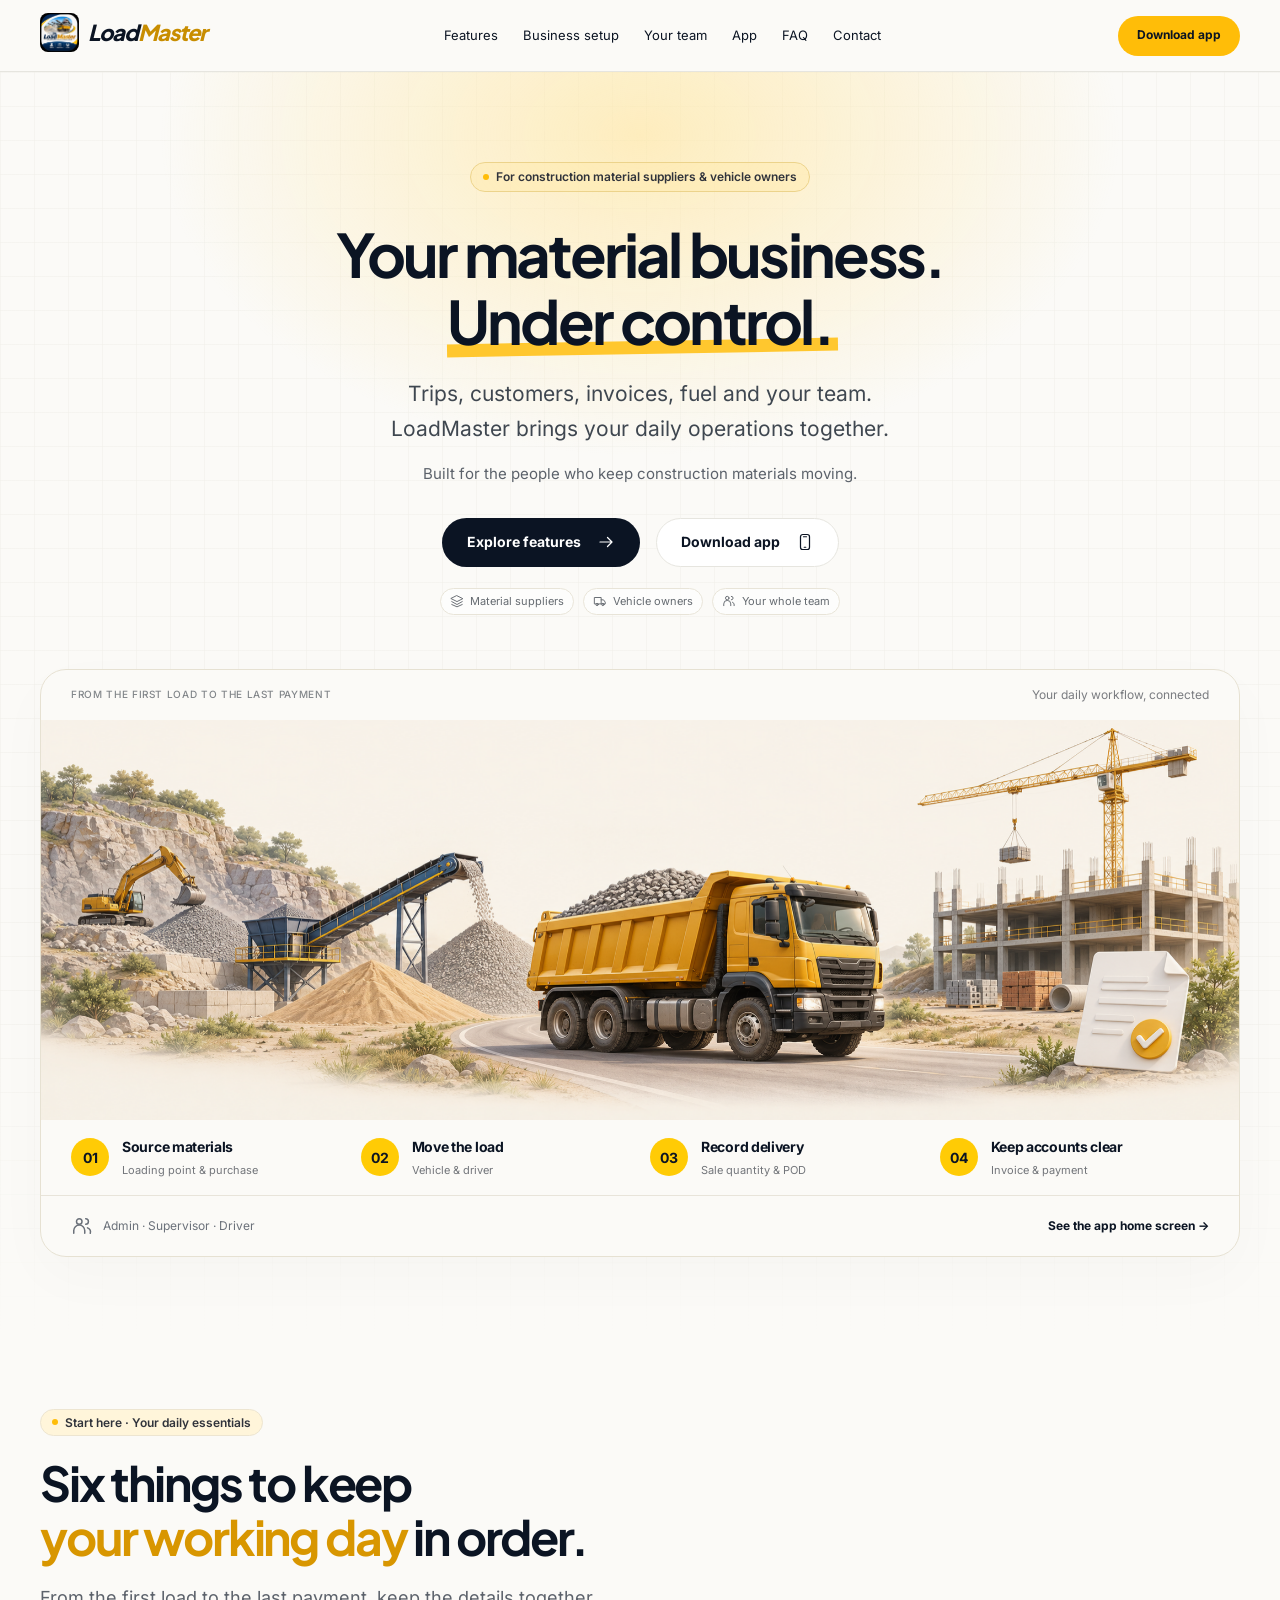
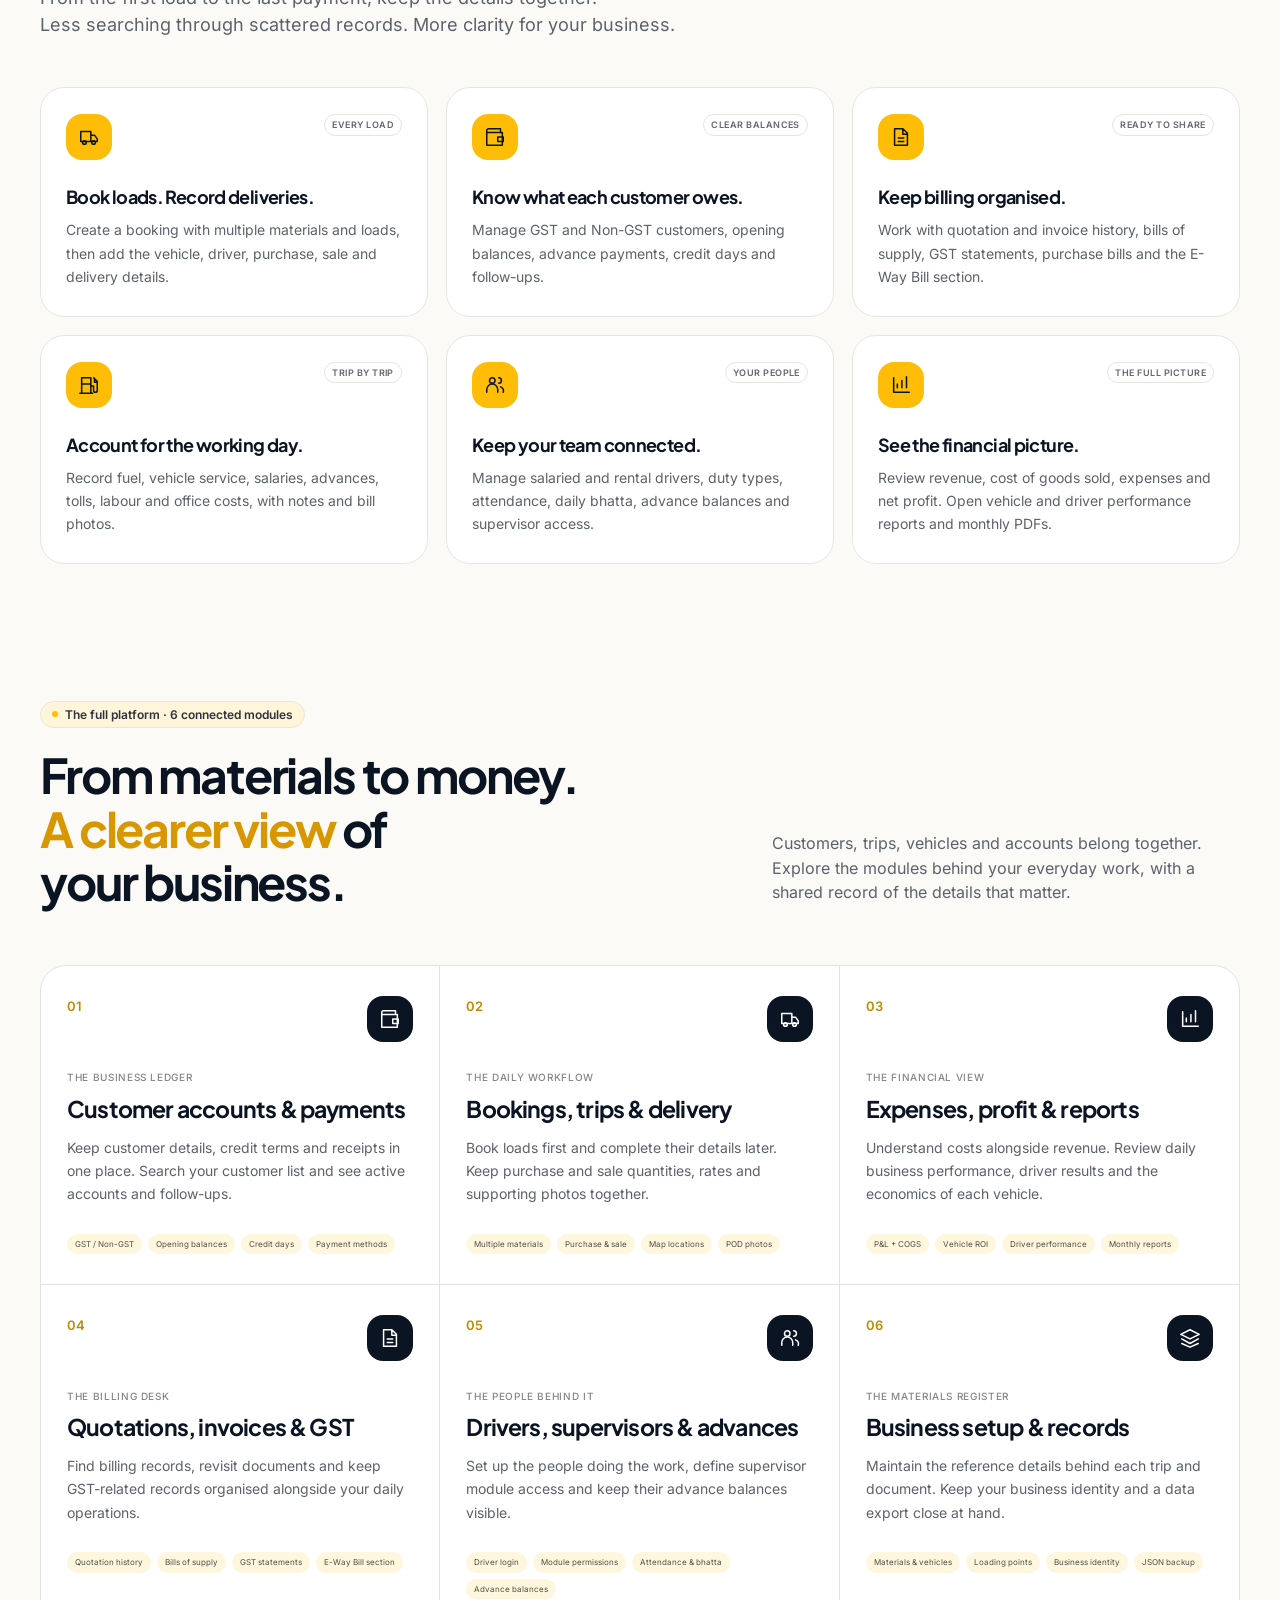
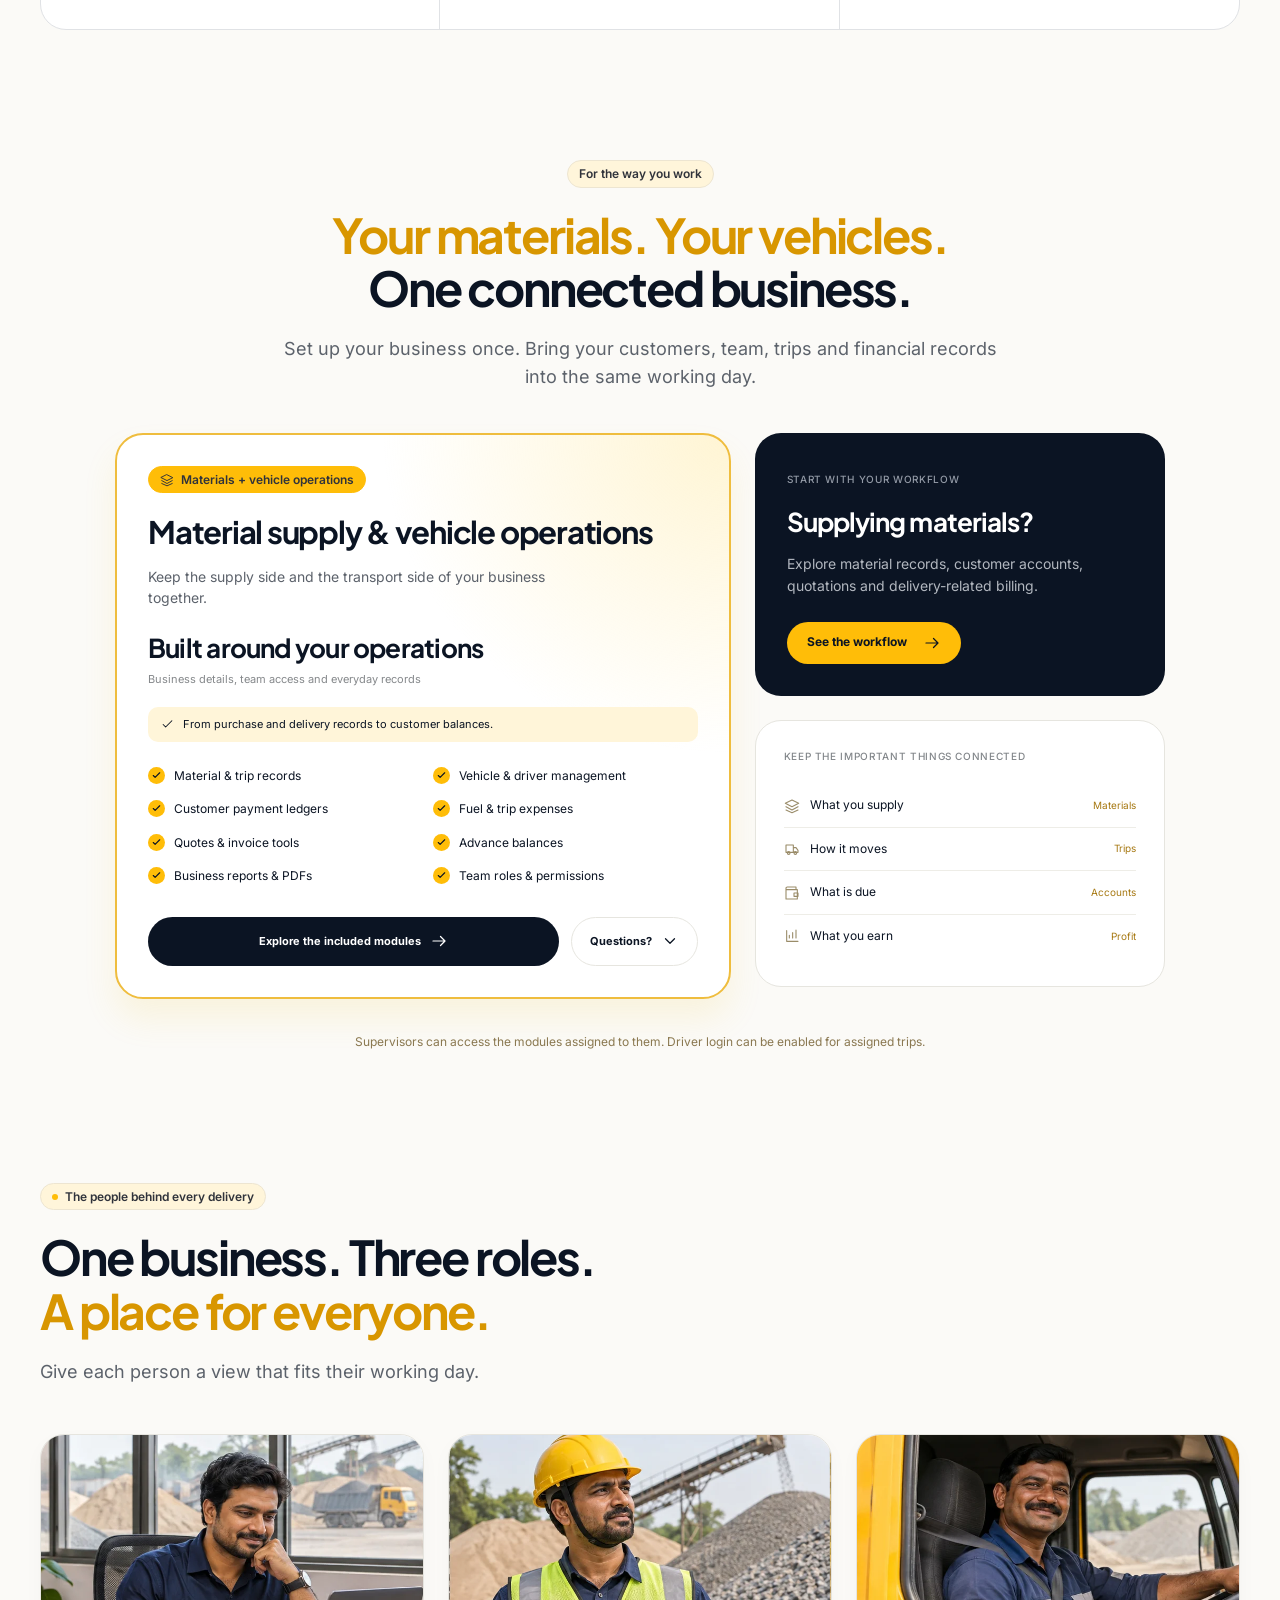
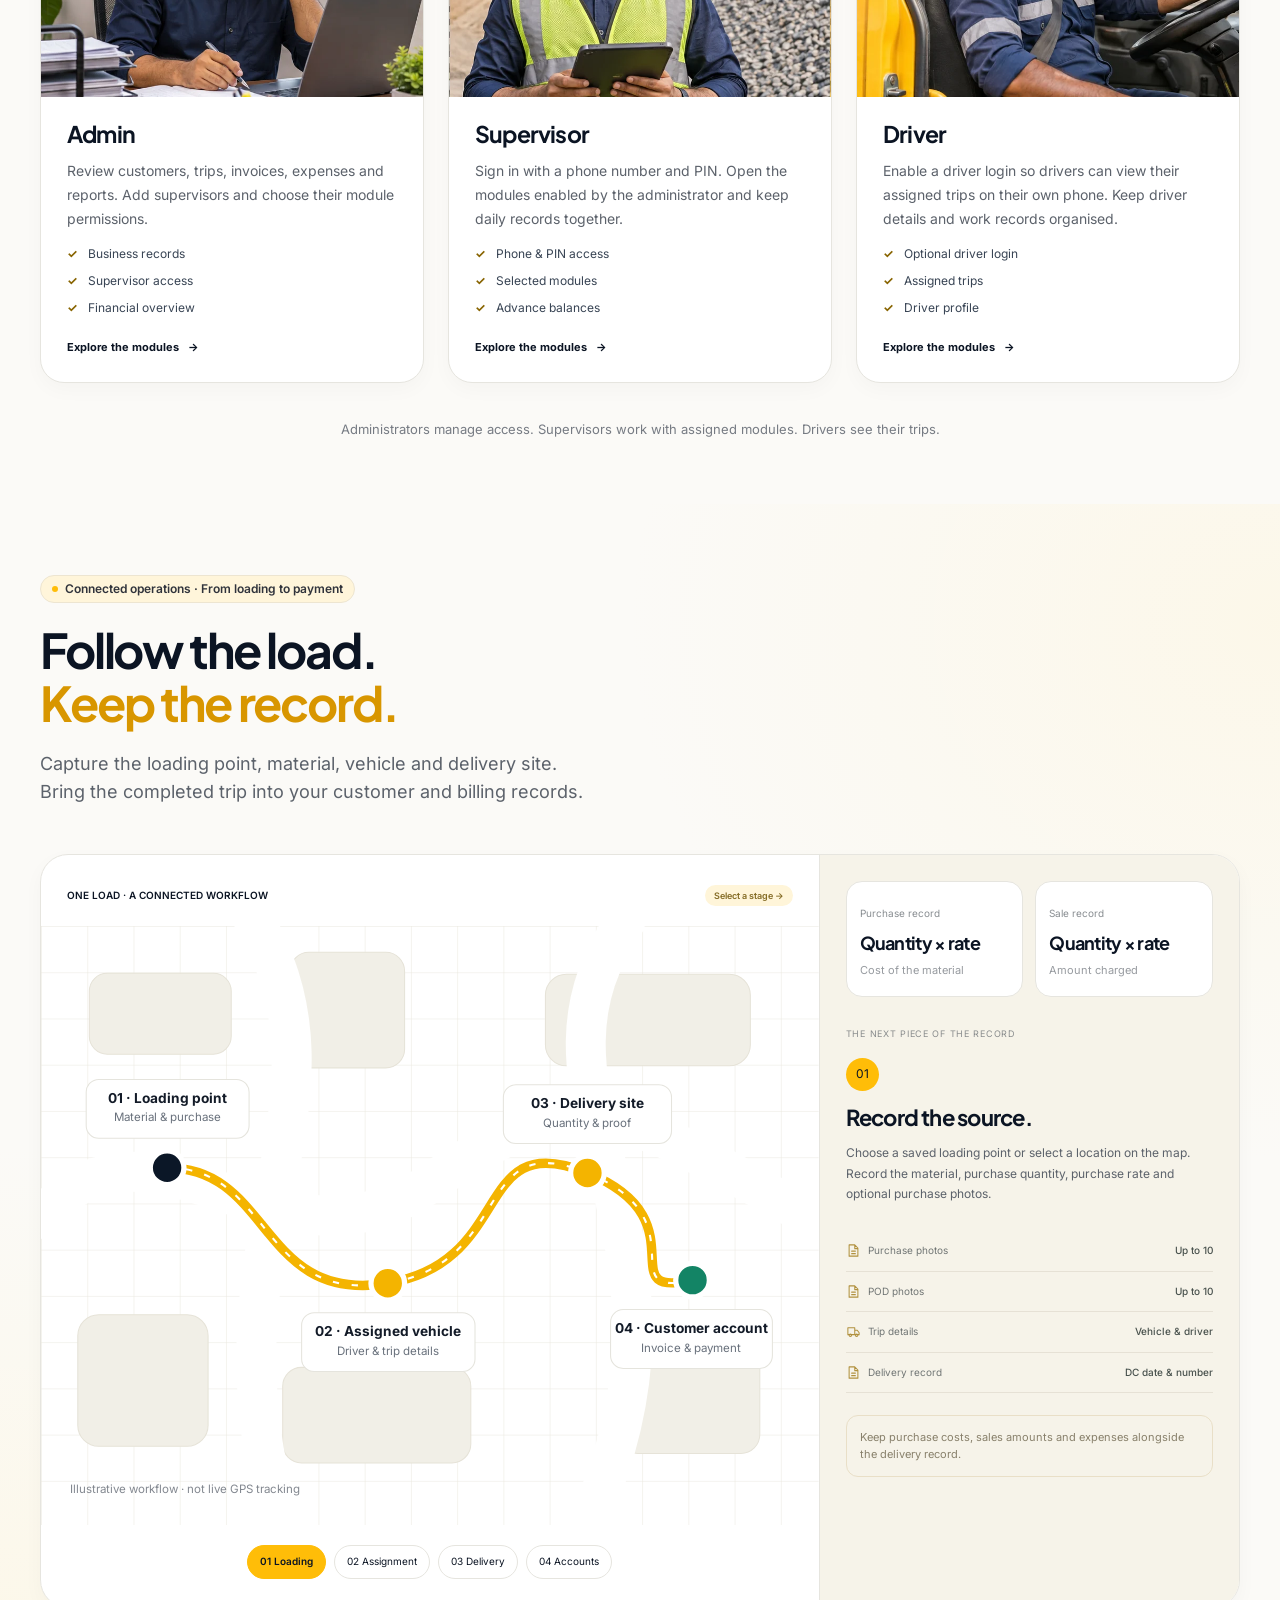
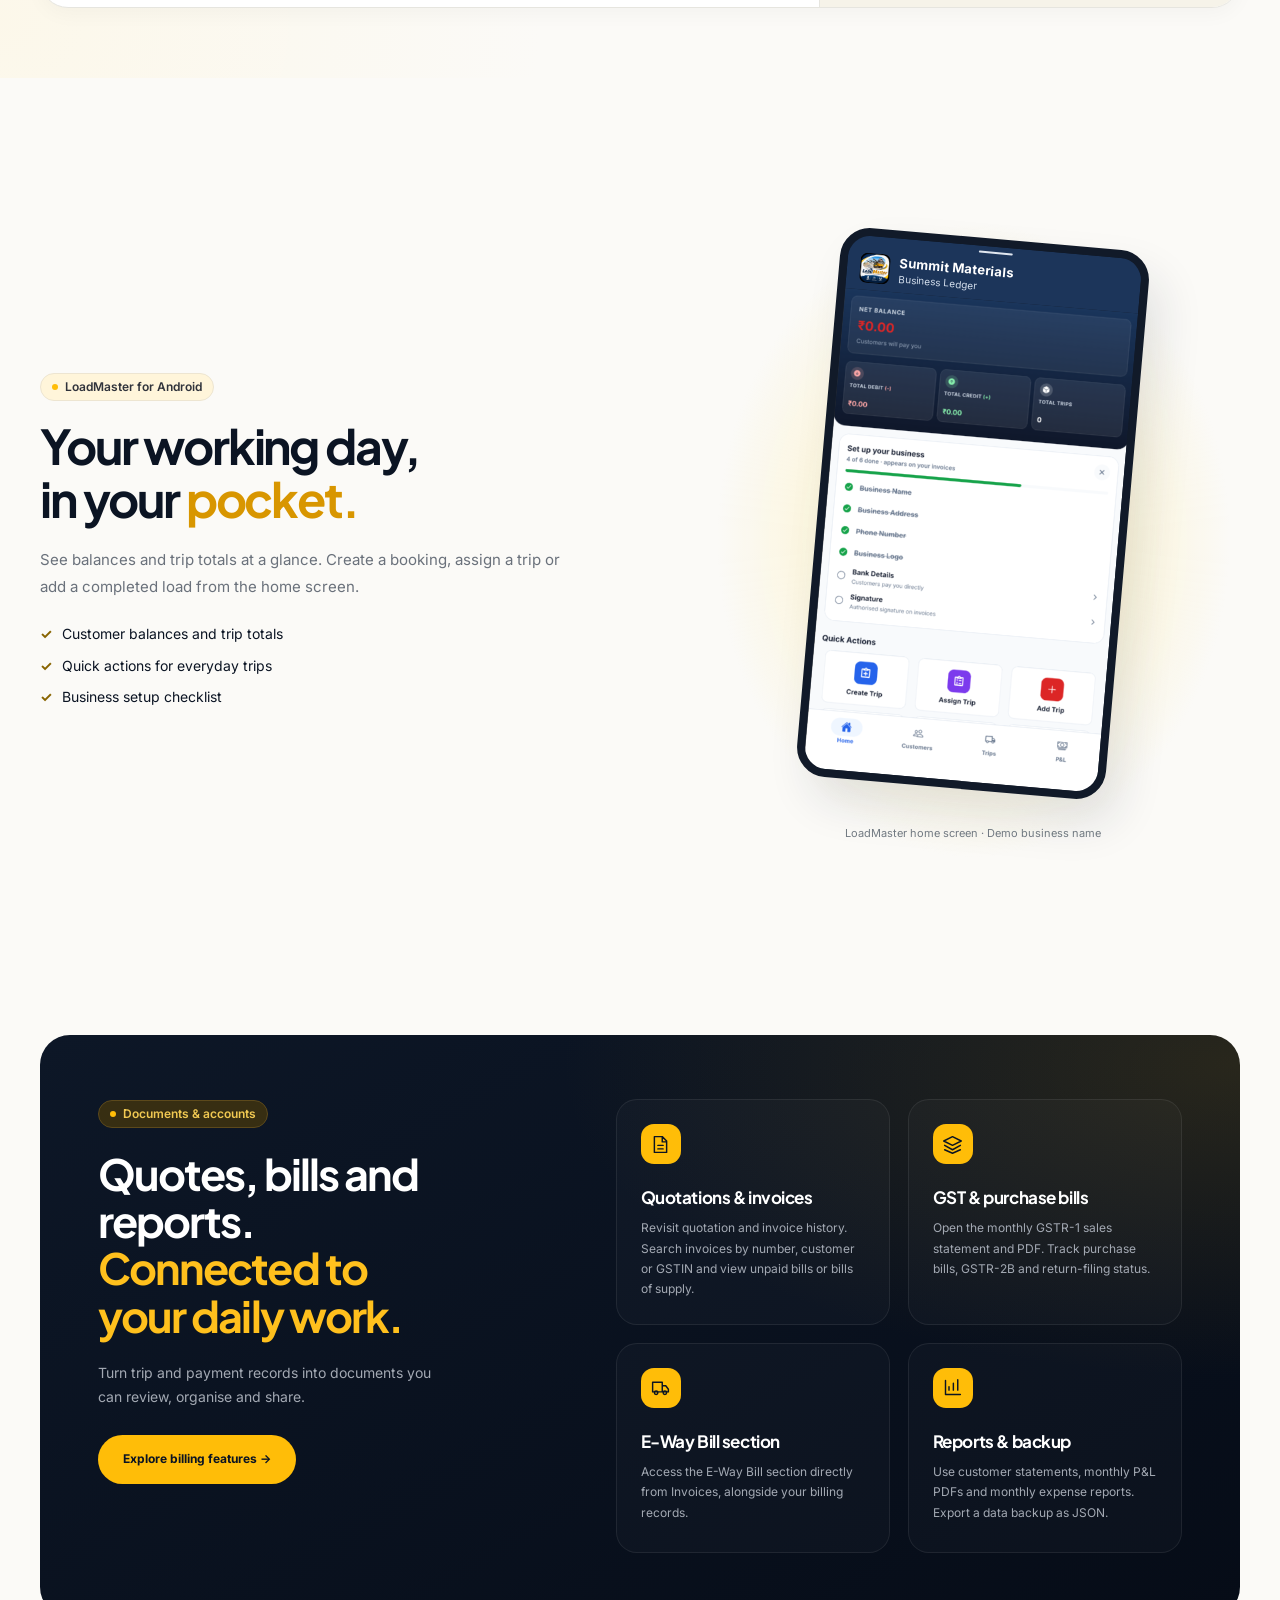
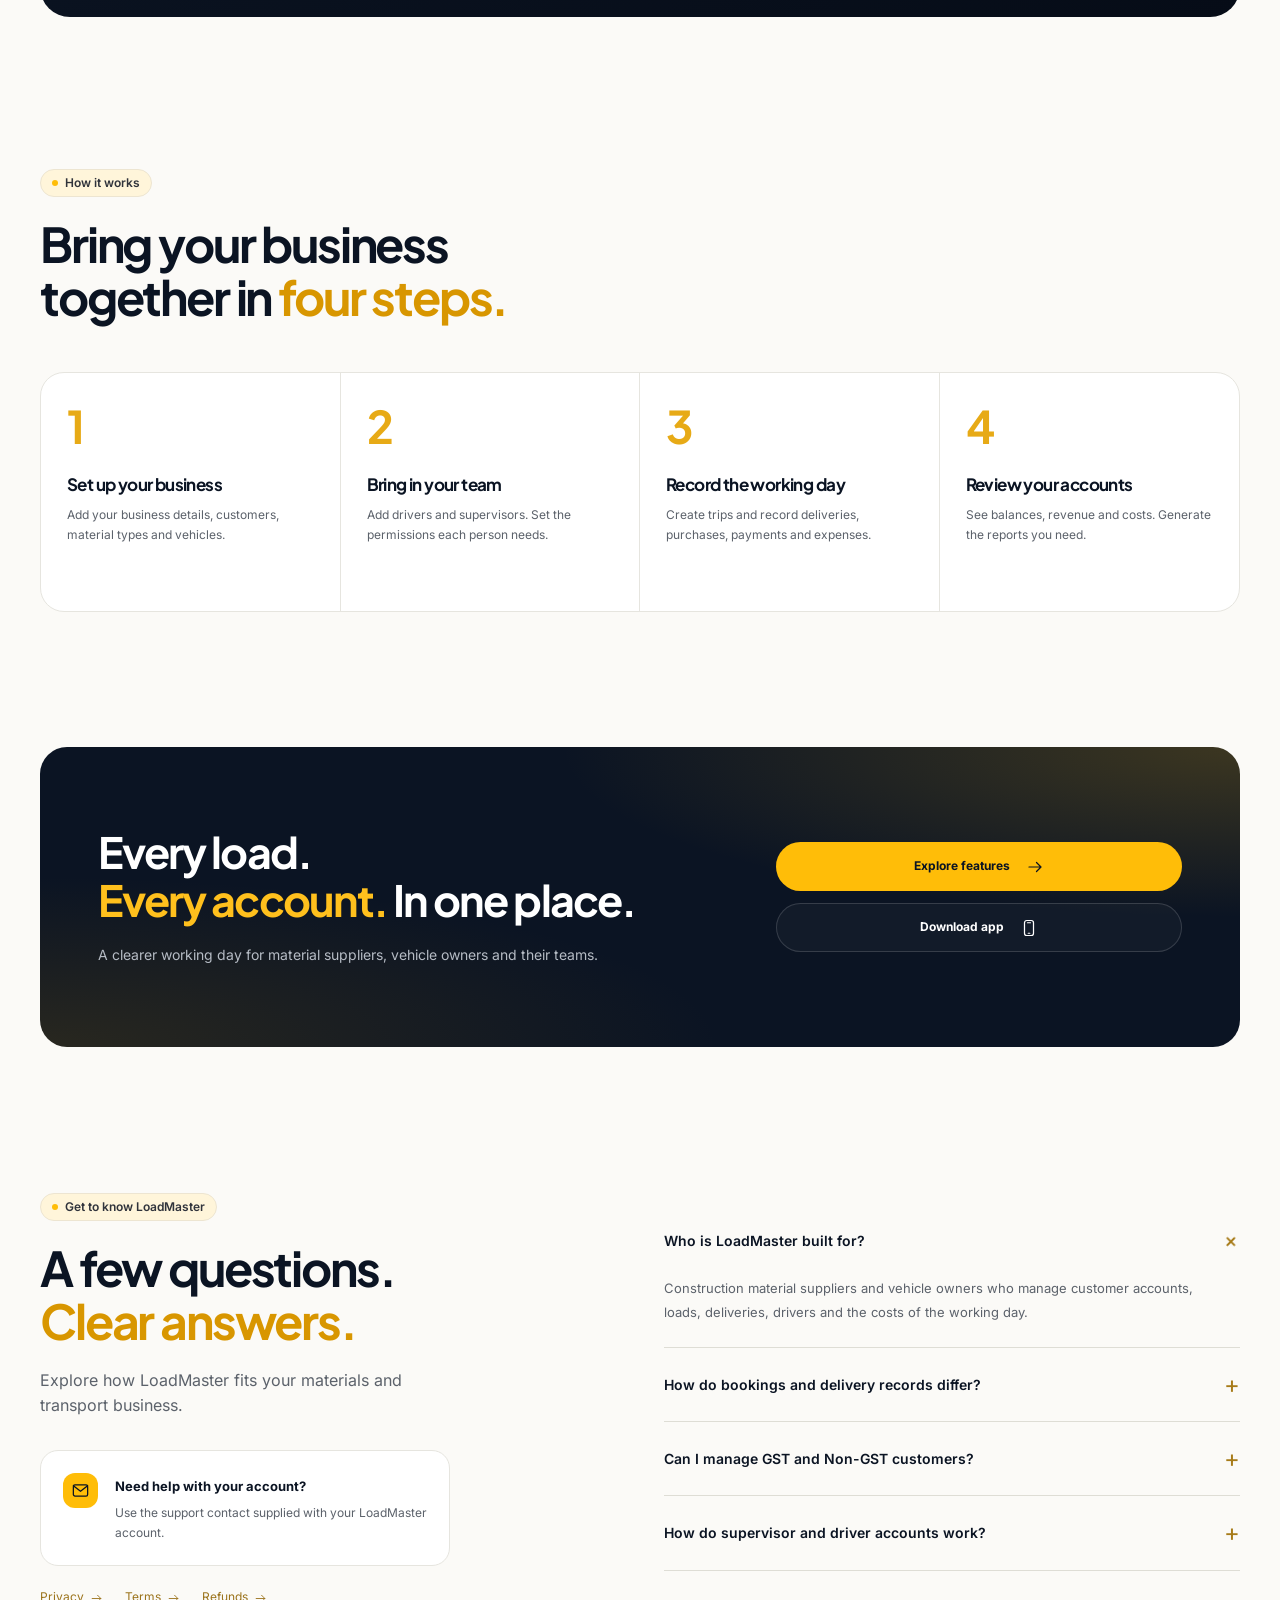
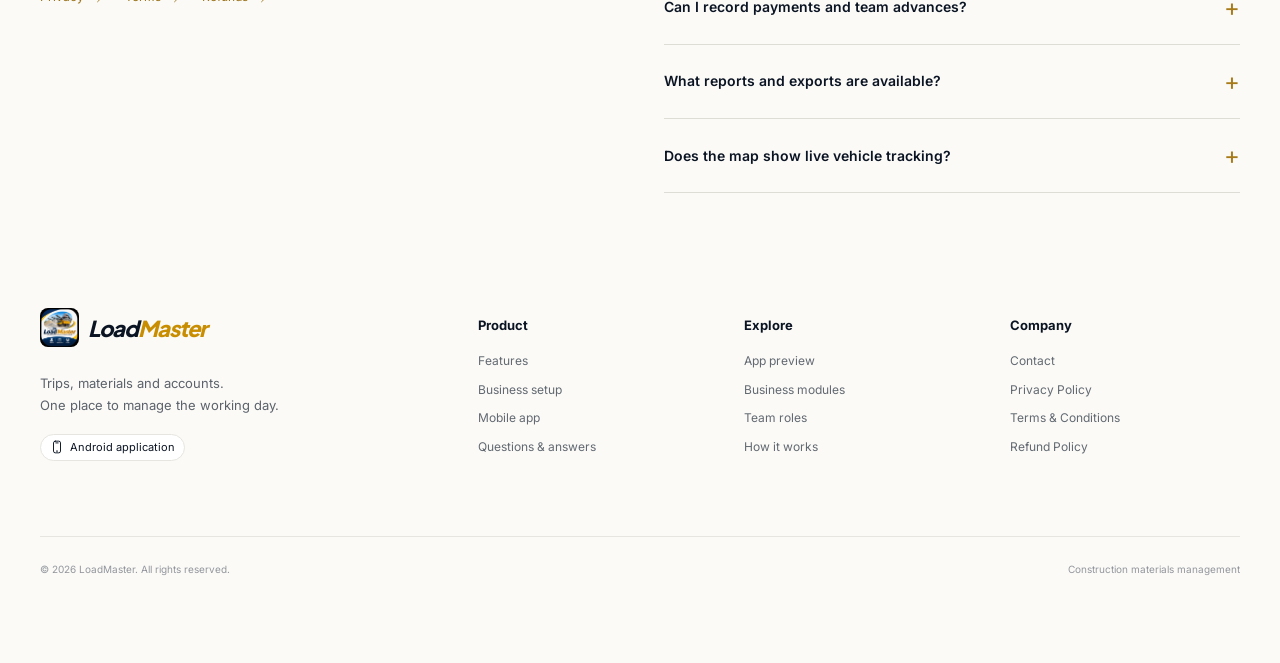
==== index.html @ c2fb8eef "first commit" ====
<!DOCTYPE html>
<html lang="en">
<head>
	<meta charset="UTF-8">
	<meta name="viewport" content="width=device-width,initial-scale=1">
	<meta name="description"
	      content="Manage construction material trips, customer accounts, quotes, invoices, expenses and your team with LoadMaster.">
	<meta name="theme-color" content="#fbfaf7">
	<title>LoadMaster — Every load. Every account. Under control.</title>
	<link rel="icon" href="assets/loadmaster-logo.webp">
	<link rel="stylesheet" href="assets/fonts.css">
	<link rel="stylesheet" href="styles.css">
</head>
<body><a href="#main" class="skip">Skip to content</a>
<header class="site-header">
	<div class="container nav"><a class="brand-link" href="Home.html" aria-label="LoadMaster home"><span
			class="brand"><img src="assets/loadmaster-logo.webp" width="39" height="39"
	                           alt=""><span>Load<span>Master</span></span></span></a>
		<nav id="navigation" aria-label="Main navigation"><a href="#features">Features</a><a href="#plans">Business
			setup</a><a href="#team">Your team</a><a href="#download">App</a><a href="#faq">FAQ</a><a href="#contact">Contact</a>
		</nav>
		<a class="button yellow" href="#">Download app
			<svg class="icon " viewbox="0 0 24 24" fill="none" stroke="currentColor" stroke-width="1.65"
			     stroke-linecap="round" stroke-linejoin="round" aria-hidden="true">
				<path d="m6 9 6 6 6-6"></path>
			</svg>
		</a>
		<button class="menu-button" aria-label="Open navigation" aria-controls="navigation" aria-expanded="false">
			<svg class="icon " viewbox="0 0 24 24" fill="none" stroke="currentColor" stroke-width="1.65"
			     stroke-linecap="round" stroke-linejoin="round" aria-hidden="true">
				<path d="M4 6h16M4 12h16M4 18h16"></path>
			</svg>
		</button>
	</div>
</header>
<main id="main">
	<section class="hero">
		<div class="hero-grid"></div>
		<div class="container">
			<div class="hero-copy"><span class="eyebrow"><i></i>For construction material suppliers &amp; vehicle owners</span>
				<h1>Your material business.<br> <span class="marker">Under control.</span></h1>
				<p class="hero-lead">Trips, customers, invoices, fuel and your team.<br> LoadMaster brings your daily
					operations together.</p>
				<p class="hero-sub">Built for the people who keep construction materials moving.</p>
				<div class="hero-actions"><a class="button dark" href="#features">Explore features
					<svg class="icon " viewbox="0 0 24 24" fill="none" stroke="currentColor" stroke-width="1.65"
					     stroke-linecap="round" stroke-linejoin="round" aria-hidden="true">
						<path d="M4 12h16m-6-6 6 6-6 6"></path>
					</svg>
				</a><a class="button white" href="downloads/LoadMaster.apk" download="LoadMaster.apk">Download app
					<svg class="icon " viewbox="0 0 24 24" fill="none" stroke="currentColor" stroke-width="1.65"
					     stroke-linecap="round" stroke-linejoin="round" aria-hidden="true">
						<rect x="6" y="2" width="12" height="20" rx="3"></rect>
						<path d="M10 5h4M11 19h2"></path>
					</svg>
				</a></div>
				<div class="hero-chips"><span><svg class="icon " viewbox="0 0 24 24" fill="none" stroke="currentColor"
				                                   stroke-width="1.65" stroke-linecap="round" stroke-linejoin="round"
				                                   aria-hidden="true"><path
						d="m12 3 10 5-10 5L2 8Zm-9 10 9 5 9-5M3 18l9 4 9-4"></path></svg>Material suppliers</span><span><svg
						class="icon " viewbox="0 0 24 24" fill="none" stroke="currentColor" stroke-width="1.65"
						stroke-linecap="round" stroke-linejoin="round" aria-hidden="true"><path
						d="M3 6h11v11H3zM14 10h4l3 4v3h-7"></path><circle cx="7" cy="18" r="2"></circle><circle cx="17"
				                                                                                                cy="18"
				                                                                                                r="2"></circle></svg>Vehicle owners</span><span><svg
						class="icon " viewbox="0 0 24 24" fill="none" stroke="currentColor" stroke-width="1.65"
						stroke-linecap="round" stroke-linejoin="round" aria-hidden="true"><circle cx="9" cy="7"
				                                                                                  r="3"></circle><path
						d="M3 20v-3a6 6 0 0 1 12 0v3M16 4a3 3 0 0 1 0 6M18 14a5 5 0 0 1 3 6"></path></svg>Your whole team</span>
				</div>
			</div>
			<div id="demo" class="material-story">
				<div class="story-heading"><span
						class="module-label">FROM THE FIRST LOAD TO THE LAST PAYMENT</span><span class="story-label">Your daily workflow, connected</span>
				</div>
				<img class="story-art" src="assets/material-journey.png"
				     alt="Illustration of a quarry, a loaded tipper truck and a construction site" width="2172"
				     height="724" fetchpriority="high">
				<ol class="story-steps">
					<li><span>01</span>
						<div><strong>Source materials</strong><small>Loading point &amp; purchase</small></div>
					</li>
					<li><span>02</span>
						<div><strong>Move the load</strong><small>Vehicle &amp; driver</small></div>
					</li>
					<li><span>03</span>
						<div><strong>Record delivery</strong><small>Sale quantity &amp; POD</small></div>
					</li>
					<li><span>04</span>
						<div><strong>Keep accounts clear</strong><small>Invoice &amp; payment</small></div>
					</li>
				</ol>
				<div class="story-bottom"><span><svg class="icon" viewbox="0 0 24 24" fill="none" stroke="currentColor"
				                                     stroke-width="1.65" stroke-linecap="round" stroke-linejoin="round"
				                                     aria-hidden="true"><circle cx="9" cy="7" r="3"></circle><path
						d="M3 20v-3a6 6 0 0 1 12 0v3M16 4a3 3 0 0 1 0 6M18 14a5 5 0 0 1 3 6"></path></svg>Admin · Supervisor · Driver</span><a
						class="text-link" href="#app-gallery">See the app home screen →</a></div>
			</div>
		</div>
	</section>
	<section id="features" class="features section">
		<div class="container">
			<div class="section-intro"><span class="eyebrow"><i></i>Start here · Your daily essentials</span>
				<h2>Six things to keep<br> <em>your working day</em> in order.</h2>
				<p>From the first load to the last payment, keep the details together.<br class="desktop"> Less
					searching through scattered records. More clarity for your business.</p></div>
			<div class="feature-grid">
				<article class="feature-card reveal">
					<div class="card-top"><span class="icon-tile"><svg class="icon " viewbox="0 0 24 24" fill="none"
					                                                   stroke="currentColor" stroke-width="1.65"
					                                                   stroke-linecap="round" stroke-linejoin="round"
					                                                   aria-hidden="true"><path
							d="M3 6h11v11H3zM14 10h4l3 4v3h-7"></path><circle cx="7" cy="18" r="2"></circle><circle
							cx="17" cy="18" r="2"></circle></svg></span><span class="mini-label">EVERY LOAD</span></div>
					<h3>Book loads. Record deliveries.</h3>
					<p>Create a booking with multiple materials and loads, then add the vehicle, driver, purchase, sale
						and delivery details.</p></article>
				<article class="feature-card reveal">
					<div class="card-top"><span class="icon-tile"><svg class="icon " viewbox="0 0 24 24" fill="none"
					                                                   stroke="currentColor" stroke-width="1.65"
					                                                   stroke-linecap="round" stroke-linejoin="round"
					                                                   aria-hidden="true"><path
							d="M3 7V5a2 2 0 0 1 2-2h13v4M3 7h17v14H3zM15 12h6v5h-6z"></path></svg></span><span
							class="mini-label">CLEAR BALANCES</span></div>
					<h3>Know what each customer owes.</h3>
					<p>Manage GST and Non-GST customers, opening balances, advance payments, credit days and
						follow-ups.</p></article>
				<article class="feature-card reveal">
					<div class="card-top"><span class="icon-tile"><svg class="icon " viewbox="0 0 24 24" fill="none"
					                                                   stroke="currentColor" stroke-width="1.65"
					                                                   stroke-linecap="round" stroke-linejoin="round"
					                                                   aria-hidden="true"><path
							d="M5 3h9l5 5v13H5zM14 3v6h5M9 13h6M9 17h6"></path></svg></span><span class="mini-label">READY TO SHARE</span>
					</div>
					<h3>Keep billing organised.</h3>
					<p>Work with quotation and invoice history, bills of supply, GST statements, purchase bills and the
						E-Way Bill section.</p></article>
				<article class="feature-card reveal">
					<div class="card-top"><span class="icon-tile"><svg class="icon " viewbox="0 0 24 24" fill="none"
					                                                   stroke="currentColor" stroke-width="1.65"
					                                                   stroke-linecap="round" stroke-linejoin="round"
					                                                   aria-hidden="true"><path
							d="M4 21V4h10v17M2 21h14M4 11h10m3-7 4 4v10a2 2 0 0 1-4 0v-5h-3M18 5v4h3"></path></svg></span><span
							class="mini-label">TRIP BY TRIP</span></div>
					<h3>Account for the working day.</h3>
					<p>Record fuel, vehicle service, salaries, advances, tolls, labour and office costs, with notes and
						bill photos.</p></article>
				<article class="feature-card reveal">
					<div class="card-top"><span class="icon-tile"><svg class="icon " viewbox="0 0 24 24" fill="none"
					                                                   stroke="currentColor" stroke-width="1.65"
					                                                   stroke-linecap="round" stroke-linejoin="round"
					                                                   aria-hidden="true"><circle cx="9" cy="7"
					                                                                              r="3"></circle><path
							d="M3 20v-3a6 6 0 0 1 12 0v3M16 4a3 3 0 0 1 0 6M18 14a5 5 0 0 1 3 6"></path></svg></span><span
							class="mini-label">YOUR PEOPLE</span></div>
					<h3>Keep your team connected.</h3>
					<p>Manage salaried and rental drivers, duty types, attendance, daily bhatta, advance balances and
						supervisor access.</p></article>
				<article class="feature-card reveal">
					<div class="card-top"><span class="icon-tile"><svg class="icon " viewbox="0 0 24 24" fill="none"
					                                                   stroke="currentColor" stroke-width="1.65"
					                                                   stroke-linecap="round" stroke-linejoin="round"
					                                                   aria-hidden="true"><path
							d="M4 4v16h17M8 15v-4M13 15V7M18 15V3"></path></svg></span><span class="mini-label">THE FULL PICTURE</span>
					</div>
					<h3>See the financial picture.</h3>
					<p>Review revenue, cost of goods sold, expenses and net profit. Open vehicle and driver performance
						reports and monthly PDFs.</p></article>
			</div>
		</div>
	</section>
	<section id="platform" class="platform section">
		<div class="container">
			<div class="split-intro">
				<div><span class="eyebrow"><i></i>The full platform · 6 connected modules</span>
					<h2>From materials to money.<br> <em>A clearer view</em> of<br> your business.</h2></div>
				<p>Customers, trips, vehicles and accounts belong together. Explore the modules behind your everyday
					work, with a shared record of the details that matter.</p></div>
			<div class="module-grid">
				<article class="module-card reveal" id="module-1">
					<div class="module-top"><span>01</span><span class="icon-tile dark-tile"><svg class="icon "
					                                                                              viewbox="0 0 24 24"
					                                                                              fill="none"
					                                                                              stroke="currentColor"
					                                                                              stroke-width="1.65"
					                                                                              stroke-linecap="round"
					                                                                              stroke-linejoin="round"
					                                                                              aria-hidden="true"><path
							d="M3 7V5a2 2 0 0 1 2-2h13v4M3 7h17v14H3zM15 12h6v5h-6z"></path></svg></span></div>
					<span class="module-label">THE BUSINESS LEDGER</span>
					<h3>Customer accounts &amp; payments</h3>
					<p>Keep customer details, credit terms and receipts in one place. Search your customer list and see
						active accounts and follow-ups.</p>
					<div class="tags">
						<span>GST / Non-GST</span><span>Opening balances</span><span>Credit days</span><span>Payment methods</span>
					</div>
					<details class="module-details">
						<summary>Explore all features <span>+</span></summary>
						<ul>
							<li>Customer name, phone, optional address and contact-picker access.</li>
							<li>GST or Non-GST customer type; opening balance, advance payment and credit days.</li>
							<li>Customer search, sorting and filtering; total, active and follow-up counts.</li>
							<li>Record a received payment with customer, date, serial number and amount.</li>
							<li>Classify receipts as cash, PhonePe, Google Pay, cheque or account transfer. These are
								payment-record categories.
							</li>
							<li>Business ledger overview with net balance, debit, credit, trip totals and recent
								payments.
							</li>
						</ul>
					</details>
				</article>
				<article class="module-card reveal" id="module-2">
					<div class="module-top"><span>02</span><span class="icon-tile dark-tile"><svg class="icon "
					                                                                              viewbox="0 0 24 24"
					                                                                              fill="none"
					                                                                              stroke="currentColor"
					                                                                              stroke-width="1.65"
					                                                                              stroke-linecap="round"
					                                                                              stroke-linejoin="round"
					                                                                              aria-hidden="true"><path
							d="M3 6h11v11H3zM14 10h4l3 4v3h-7"></path><circle cx="7" cy="18" r="2"></circle><circle
							cx="17" cy="18" r="2"></circle></svg></span></div>
					<span class="module-label">THE DAILY WORKFLOW</span>
					<h3>Bookings, trips &amp; delivery</h3>
					<p>Book loads first and complete their details later. Keep purchase and sale quantities, rates and
						supporting photos together.</p>
					<div class="tags">
						<span>Multiple materials</span><span>Purchase &amp; sale</span><span>Map locations</span><span>POD photos</span>
					</div>
					<details class="module-details">
						<summary>Explore all features <span>+</span></summary>
						<ul>
							<li>Quick booking: customer, trip date, site location, multiple materials and loads.</li>
							<li>Trip overview with New, Pending and Cancelled tabs; Create Trip and Assign Trip
								actions.
							</li>
							<li>Add Trip: DC date and number, material, optional vehicle, driver and delivery site.</li>
							<li>Pick loading and delivery points on a map, swap points and view the distance field.</li>
							<li>Add trip expenses. Enter separate purchase and sale quantities and rates, with cost and
								amount totals.
							</li>
							<li>Attach up to 10 purchase photos and up to 10 proof-of-delivery photos per trip.</li>
							<li>All Trips: month navigation, GST / Non-GST totals, total loads, drafts, search by
								customer / DC / vehicle and filters.
							</li>
							<li>Notify admins and supervisors when a booking is created, then continue the same trip
								into the main draft list.
							</li>
						</ul>
					</details>
				</article>
				<article class="module-card reveal" id="module-3">
					<div class="module-top"><span>03</span><span class="icon-tile dark-tile"><svg class="icon "
					                                                                              viewbox="0 0 24 24"
					                                                                              fill="none"
					                                                                              stroke="currentColor"
					                                                                              stroke-width="1.65"
					                                                                              stroke-linecap="round"
					                                                                              stroke-linejoin="round"
					                                                                              aria-hidden="true"><path
							d="M4 4v16h17M8 15v-4M13 15V7M18 15V3"></path></svg></span></div>
					<span class="module-label">THE FINANCIAL VIEW</span>
					<h3>Expenses, profit &amp; reports</h3>
					<p>Understand costs alongside revenue. Review daily business performance, driver results and the
						economics of each vehicle.</p>
					<div class="tags"><span>P&amp;L + COGS</span><span>Vehicle ROI</span><span>Driver performance</span><span>Monthly reports</span>
					</div>
					<details class="module-details">
						<summary>Explore all features <span>+</span></summary>
						<ul>
							<li>Expense categories: fuel, vehicle service, driver salary, driver advance, toll, labour,
								office and other.
							</li>
							<li>Expense date, amount, optional note, bill photo and optional link to a driver.</li>
							<li>Profit &amp; Loss: revenue, cost of goods sold (COGS), expenses and net profit, with
								daily breakdown and period filters.
							</li>
							<li>Monthly PDF report covering trips, payments and profit.</li>
							<li>Driver Performance: trips, revenue, expenses and profit with standard and custom date
								ranges.
							</li>
							<li>Vehicle ROI: per-truck profit, cost and idle days.</li>
							<li>Customer statements and reports; a monthly expense report for bhatta and driver
								expenses.
							</li>
						</ul>
					</details>
				</article>
				<article class="module-card reveal" id="module-4">
					<div class="module-top"><span>04</span><span class="icon-tile dark-tile"><svg class="icon "
					                                                                              viewbox="0 0 24 24"
					                                                                              fill="none"
					                                                                              stroke="currentColor"
					                                                                              stroke-width="1.65"
					                                                                              stroke-linecap="round"
					                                                                              stroke-linejoin="round"
					                                                                              aria-hidden="true"><path
							d="M5 3h9l5 5v13H5zM14 3v6h5M9 13h6M9 17h6"></path></svg></span></div>
					<span class="module-label">THE BILLING DESK</span>
					<h3>Quotations, invoices &amp; GST</h3>
					<p>Find billing records, revisit documents and keep GST-related records organised alongside your
						daily operations.</p>
					<div class="tags">
						<span>Quotation history</span><span>Bills of supply</span><span>GST statements</span><span>E-Way Bill section</span>
					</div>
					<details class="module-details">
						<summary>Explore all features <span>+</span></summary>
						<ul>
							<li>Quotation and invoice history with re-open, edit and delete options listed in Manage.
							</li>
							<li>Invoice search by number, customer or GSTIN; All, Unpaid and Bills of Supply views.</li>
							<li>Create Invoice / New Bill controls and an E-Way Bill section.</li>
							<li>Monthly GSTR-1 sales statement with PDF option.</li>
							<li>Purchase Bills section for GSTR-2B and return-filing status.</li>
							<li>Notifications include GST reminders to check pending purchase invoices and verify
								credit.
							</li>
						</ul>
					</details>
				</article>
				<article class="module-card reveal" id="module-5">
					<div class="module-top"><span>05</span><span class="icon-tile dark-tile"><svg class="icon "
					                                                                              viewbox="0 0 24 24"
					                                                                              fill="none"
					                                                                              stroke="currentColor"
					                                                                              stroke-width="1.65"
					                                                                              stroke-linecap="round"
					                                                                              stroke-linejoin="round"
					                                                                              aria-hidden="true"><circle
							cx="9" cy="7" r="3"></circle><path
							d="M3 20v-3a6 6 0 0 1 12 0v3M16 4a3 3 0 0 1 0 6M18 14a5 5 0 0 1 3 6"></path></svg></span>
					</div>
					<span class="module-label">THE PEOPLE BEHIND IT</span>
					<h3>Drivers, supervisors &amp; advances</h3>
					<p>Set up the people doing the work, define supervisor module access and keep their advance balances
						visible.</p>
					<div class="tags"><span>Driver login</span><span>Module permissions</span><span>Attendance &amp; bhatta</span><span>Advance balances</span>
					</div>
					<details class="module-details">
						<summary>Explore all features <span>+</span></summary>
						<ul>
							<li>Driver profiles: name, optional phone and UPI ID.</li>
							<li>Salaried drivers with monthly salary, or rental drivers with per-day rent; 24-hour, day
								or night duty.
							</li>
							<li>Optional driver login to view assigned trips on the driver’s own phone.</li>
							<li>Daily driver attendance and daily bhatta, with pending and paid amounts.</li>
							<li>Driver and supervisor advances: total outstanding, given, used and settled balances.
							</li>
							<li>Add supervisors with name, phone and four-digit PIN; choose access across 12 modules.
							</li>
							<li>Manage Users shows total, active and disabled supervisor counts.</li>
						</ul>
					</details>
				</article>
				<article class="module-card reveal" id="module-6">
					<div class="module-top"><span>06</span><span class="icon-tile dark-tile"><svg class="icon "
					                                                                              viewbox="0 0 24 24"
					                                                                              fill="none"
					                                                                              stroke="currentColor"
					                                                                              stroke-width="1.65"
					                                                                              stroke-linecap="round"
					                                                                              stroke-linejoin="round"
					                                                                              aria-hidden="true"><path
							d="m12 3 10 5-10 5L2 8Zm-9 10 9 5 9-5M3 18l9 4 9-4"></path></svg></span></div>
					<span class="module-label">THE MATERIALS REGISTER</span>
					<h3>Business setup &amp; records</h3>
					<p>Maintain the reference details behind each trip and document. Keep your business identity and a
						data export close at hand.</p>
					<div class="tags"><span>Materials &amp; vehicles</span><span>Loading points</span><span>Business identity</span><span>JSON backup</span>
					</div>
					<details class="module-details">
						<summary>Explore all features <span>+</span></summary>
						<ul>
							<li>Add and manage material types and vehicle numbers.</li>
							<li>Save quarries and plants as loading points with GPS pins; these are saved locations, not
								live vehicle tracking.
							</li>
							<li>Business name, address, phone, logo, GST, bank details and invoice signature.</li>
							<li>Business setup checklist for the details used on invoices and PDFs.</li>
							<li>Edit your profile name, phone and PIN; sign out to switch accounts.</li>
							<li>Device storage usage overview and data backup export to a JSON file.</li>
							<li>Notifications centre for customer follow-ups and GST bills / approvals reminders.</li>
						</ul>
					</details>
				</article>
			</div>
		</div>
	</section>
	<section id="plans" class="plans section">
		<div class="container">
			<div class="section-intro centered"><span class="eyebrow">For the way you work</span>
				<h2><em>Your materials. Your vehicles.</em><br> One connected business.</h2>
				<p>Set up your business once. Bring your customers, team, trips and financial records into the same
					working day.</p></div>
			<div class="plan-layout">
				<article class="main-plan reveal"><span class="eyebrow solid"><svg class="icon " viewbox="0 0 24 24"
				                                                                   fill="none" stroke="currentColor"
				                                                                   stroke-width="1.65"
				                                                                   stroke-linecap="round"
				                                                                   stroke-linejoin="round"
				                                                                   aria-hidden="true"><path
						d="m12 3 10 5-10 5L2 8Zm-9 10 9 5 9-5M3 18l9 4 9-4"></path></svg>Materials + vehicle operations</span>
					<h3>Material supply &amp; vehicle operations</h3>
					<p>Keep the supply side and the transport side of your business together.</p>
					<div class="plan-value">Built around your operations<span>Business details, team access and everyday records</span>
					</div>
					<div class="plan-note">
						<svg class="icon " viewbox="0 0 24 24" fill="none" stroke="currentColor" stroke-width="1.65"
						     stroke-linecap="round" stroke-linejoin="round" aria-hidden="true">
							<path d="m5 12 4 4L19 6"></path>
						</svg>
						From purchase and delivery records to customer balances.
					</div>
					<ul class="check-grid">
						<li>
							<svg class="icon " viewbox="0 0 24 24" fill="none" stroke="currentColor" stroke-width="1.65"
							     stroke-linecap="round" stroke-linejoin="round" aria-hidden="true">
								<path d="m5 12 4 4L19 6"></path>
							</svg>
							Material &amp; trip records
						</li>
						<li>
							<svg class="icon " viewbox="0 0 24 24" fill="none" stroke="currentColor" stroke-width="1.65"
							     stroke-linecap="round" stroke-linejoin="round" aria-hidden="true">
								<path d="m5 12 4 4L19 6"></path>
							</svg>
							Vehicle &amp; driver management
						</li>
						<li>
							<svg class="icon " viewbox="0 0 24 24" fill="none" stroke="currentColor" stroke-width="1.65"
							     stroke-linecap="round" stroke-linejoin="round" aria-hidden="true">
								<path d="m5 12 4 4L19 6"></path>
							</svg>
							Customer payment ledgers
						</li>
						<li>
							<svg class="icon " viewbox="0 0 24 24" fill="none" stroke="currentColor" stroke-width="1.65"
							     stroke-linecap="round" stroke-linejoin="round" aria-hidden="true">
								<path d="m5 12 4 4L19 6"></path>
							</svg>
							Fuel &amp; trip expenses
						</li>
						<li>
							<svg class="icon " viewbox="0 0 24 24" fill="none" stroke="currentColor" stroke-width="1.65"
							     stroke-linecap="round" stroke-linejoin="round" aria-hidden="true">
								<path d="m5 12 4 4L19 6"></path>
							</svg>
							Quotes &amp; invoice tools
						</li>
						<li>
							<svg class="icon " viewbox="0 0 24 24" fill="none" stroke="currentColor" stroke-width="1.65"
							     stroke-linecap="round" stroke-linejoin="round" aria-hidden="true">
								<path d="m5 12 4 4L19 6"></path>
							</svg>
							Advance balances
						</li>
						<li>
							<svg class="icon " viewbox="0 0 24 24" fill="none" stroke="currentColor" stroke-width="1.65"
							     stroke-linecap="round" stroke-linejoin="round" aria-hidden="true">
								<path d="m5 12 4 4L19 6"></path>
							</svg>
							Business reports &amp; PDFs
						</li>
						<li>
							<svg class="icon " viewbox="0 0 24 24" fill="none" stroke="currentColor" stroke-width="1.65"
							     stroke-linecap="round" stroke-linejoin="round" aria-hidden="true">
								<path d="m5 12 4 4L19 6"></path>
							</svg>
							Team roles &amp; permissions
						</li>
					</ul>
					<div class="plan-actions"><a class="button dark" href="#platform">Explore the included modules
						<svg class="icon " viewbox="0 0 24 24" fill="none" stroke="currentColor" stroke-width="1.65"
						     stroke-linecap="round" stroke-linejoin="round" aria-hidden="true">
							<path d="M4 12h16m-6-6 6 6-6 6"></path>
						</svg>
					</a><a class="button white" href="#faq">Questions?
						<svg class="icon " viewbox="0 0 24 24" fill="none" stroke="currentColor" stroke-width="1.65"
						     stroke-linecap="round" stroke-linejoin="round" aria-hidden="true">
							<path d="m6 9 6 6 6-6"></path>
						</svg>
					</a></div>
				</article>
				<div class="plan-aside">
					<article class="dark-card"><span class="module-label">START WITH YOUR WORKFLOW</span>
						<h3>Supplying materials?</h3>
						<p>Explore material records, customer accounts, quotations and delivery-related billing.</p><a
								class="button yellow" href="#operations">See the workflow
							<svg class="icon " viewbox="0 0 24 24" fill="none" stroke="currentColor" stroke-width="1.65"
							     stroke-linecap="round" stroke-linejoin="round" aria-hidden="true">
								<path d="M4 12h16m-6-6 6 6-6 6"></path>
							</svg>
						</a></article>
					<article class="compare-card"><span class="module-label">KEEP THE IMPORTANT THINGS CONNECTED</span>
						<div>
							<svg class="icon " viewbox="0 0 24 24" fill="none" stroke="currentColor" stroke-width="1.65"
							     stroke-linecap="round" stroke-linejoin="round" aria-hidden="true">
								<path d="m12 3 10 5-10 5L2 8Zm-9 10 9 5 9-5M3 18l9 4 9-4"></path>
							</svg>
							What you supply<span>Materials</span></div>
						<div>
							<svg class="icon " viewbox="0 0 24 24" fill="none" stroke="currentColor" stroke-width="1.65"
							     stroke-linecap="round" stroke-linejoin="round" aria-hidden="true">
								<path d="M3 6h11v11H3zM14 10h4l3 4v3h-7"></path>
								<circle cx="7" cy="18" r="2"></circle>
								<circle cx="17" cy="18" r="2"></circle>
							</svg>
							How it moves<span>Trips</span></div>
						<div>
							<svg class="icon " viewbox="0 0 24 24" fill="none" stroke="currentColor" stroke-width="1.65"
							     stroke-linecap="round" stroke-linejoin="round" aria-hidden="true">
								<path d="M3 7V5a2 2 0 0 1 2-2h13v4M3 7h17v14H3zM15 12h6v5h-6z"></path>
							</svg>
							What is due<span>Accounts</span></div>
						<div>
							<svg class="icon " viewbox="0 0 24 24" fill="none" stroke="currentColor" stroke-width="1.65"
							     stroke-linecap="round" stroke-linejoin="round" aria-hidden="true">
								<path d="M4 4v16h17M8 15v-4M13 15V7M18 15V3"></path>
							</svg>
							What you earn<span>Profit</span></div>
					</article>
				</div>
			</div>
			<p class="plan-footnote">Supervisors can access the modules assigned to them. Driver login can be enabled
				for assigned trips.</p></div>
	</section>
	<section id="team" class="team section">
		<div class="container">
			<div class="section-intro"><span class="eyebrow"><i></i>The people behind every delivery</span>
				<h2>One business. Three roles.<br> <em>A place for everyone.</em></h2>
				<p>Give each person a view that fits their working day.</p></div>
			<div class="role-grid">
				<article class="role-card">
					<img class="role-photo" src="assets/role-admin.webp" alt="" width="724" height="724" loading="lazy"
					     decoding="async">
					<div class="role-description">
						<h3>Admin</h3>
						<p>Review customers, trips, invoices, expenses and reports. Add supervisors and choose their
							module permissions.</p>
						<ul class="role-checklist">
							<li>Business records</li>
							<li>Supervisor access</li>
							<li>Financial overview</li>
						</ul>
						<a href="#platform" class="text-link">Explore the modules <span aria-hidden="true">→</span></a>
					</div>
				</article>
				<article class="role-card">
					<img class="role-photo" src="assets/role-supervisor.webp" alt="" width="724" height="724"
					     loading="lazy" decoding="async">
					<div class="role-description">
						<h3>Supervisor</h3>
						<p>Sign in with a phone number and PIN. Open the modules enabled by the administrator and keep
							daily records together.</p>
						<ul class="role-checklist">
							<li>Phone &amp; PIN access</li>
							<li>Selected modules</li>
							<li>Advance balances</li>
						</ul>
						<a href="#platform" class="text-link">Explore the modules <span aria-hidden="true">→</span></a>
					</div>
				</article>
				<article class="role-card">
					<img class="role-photo" src="assets/role-driver.webp" alt="" width="724" height="724" loading="lazy"
					     decoding="async">
					<div class="role-description">
						<h3>Driver</h3>
						<p>Enable a driver login so drivers can view their assigned trips on their own phone. Keep
							driver details and work records organised.</p>
						<ul class="role-checklist">
							<li>Optional driver login</li>
							<li>Assigned trips</li>
							<li>Driver profile</li>
						</ul>
						<a href="#platform" class="text-link">Explore the modules <span aria-hidden="true">→</span></a>
					</div>
				</article>
			</div>
			<p class="center-note">Administrators manage access. Supervisors work with assigned modules. Drivers see
				their trips.</p></div>
	</section>
	<section id="operations" class="operations section">
		<div class="container">
			<div class="section-intro"><span
					class="eyebrow"><i></i>Connected operations · From loading to payment</span>
				<h2>Follow the load.<br> <em>Keep the record.</em></h2>
				<p>Capture the loading point, material, vehicle and delivery site.<br> Bring the completed trip into
					your customer and billing records.</p></div>
			<div class="operations-board reveal">
				<div class="map-panel">
					<div class="board-label"><span>ONE LOAD · A CONNECTED WORKFLOW</span><span class="mini-pill">Select a stage →</span>
					</div>
					<svg class="route-map" viewbox="0 0 740 570" role="img"
					     aria-label="Illustrative journey from a loading point, through a vehicle assignment, to a delivery site and customer account">
						<defs>
							<pattern id="mapgrid" width="44" height="44" patternunits="userSpaceOnUse">
								<path d="M44 0H0V44" fill="none" stroke="#eae8df" stroke-width="1"></path>
							</pattern>
						</defs>
						<rect width="740" height="570" fill="url(#mapgrid)"></rect>
						<g fill="#f1efe7" stroke="#e6e3d8">
							<rect x="46" y="45" width="135" height="77" rx="17"></rect>
							<rect x="237" y="25" width="109" height="110" rx="18"></rect>
							<rect x="480" y="46" width="195" height="87" rx="20"></rect>
							<rect x="35" y="370" width="124" height="125" rx="20"></rect>
							<rect x="230" y="420" width="179" height="91" rx="18"></rect>
							<rect x="550" y="380" width="134" height="122" rx="18"></rect>
						</g>
						<path d="M-10 290C100 140 220 350 370 245S550 175 755 290M200-10C310 170 140 310 235 590M560-10C430 170 660 290 510 590"
						      fill="none" stroke="white" stroke-width="38"></path>
						<path d="M120 230C220 230 208 360 330 340S410 190 520 235 540 355 620 337" fill="none"
						      stroke="#f4b400" stroke-width="9" stroke-linecap="round"></path>
						<path class="route-dash" d="M120 230C220 230 208 360 330 340S410 190 520 235 540 355 620 337"
						      fill="none" stroke="#fff" stroke-width="2" stroke-dasharray="6 12"></path>
						<g stroke="#fff" stroke-width="5">
							<circle cx="120" cy="230" r="16" fill="#0b1727"></circle>
							<circle cx="330" cy="340" r="16" fill="#f4b400"></circle>
							<circle cx="520" cy="235" r="16" fill="#f4b400"></circle>
							<circle cx="620" cy="337" r="16" fill="#138465"></circle>
						</g>
						<g fill="#fff" stroke="#e5e4dd">
							<rect x="43" y="146" width="155" height="56" rx="12"></rect>
							<rect x="248" y="368" width="165" height="56" rx="12"></rect>
							<rect x="440" y="151" width="160" height="56" rx="12"></rect>
							<rect x="542" y="365" width="154" height="56" rx="12"></rect>
						</g>
						<g font-family="Inter, sans-serif" font-size="13" text-anchor="middle" fill="#131b28">
							<text x="120" y="168" font-weight="700">01 · Loading point</text>
							<text x="120" y="186" font-size="11" fill="#69717c">Material &amp; purchase</text>
							<text x="330" y="390" font-weight="700">02 · Assigned vehicle</text>
							<text x="330" y="408" font-size="11" fill="#69717c">Driver &amp; trip details</text>
							<text x="520" y="173" font-weight="700">03 · Delivery site</text>
							<text x="520" y="191" font-size="11" fill="#69717c">Quantity &amp; proof</text>
							<text x="619" y="387" font-weight="700">04 · Customer account</text>
							<text x="619" y="405" font-size="11" fill="#69717c">Invoice &amp; payment</text>
						</g>
						<text x="28" y="540" font-family="Inter, sans-serif" font-size="11" fill="#838890">Illustrative
							workflow · not live GPS tracking
						</text>
					</svg>
					<div class="route-tabs" aria-label="Explore a trip stage">
						<button data-stage="0" class="selected" aria-pressed="true">01 Loading</button>
						<button data-stage="1" class="" aria-pressed="false">02 Assignment</button>
						<button data-stage="2" class="" aria-pressed="false">03 Delivery</button>
						<button data-stage="3" class="" aria-pressed="false">04 Accounts</button>
					</div>
				</div>
				<aside class="journey-side">
					<div class="journey-kpis">
						<div><small>Purchase record</small><strong>Quantity ×
							rate</strong><span>Cost of the material</span></div>
						<div><small>Sale record</small><strong>Quantity × rate</strong><span>Amount charged</span></div>
					</div>
					<div class="journey-label">THE NEXT PIECE OF THE RECORD</div>
					<div class="stage-content" id="stage-content" aria-live="polite"></div>
					<div class="journey-list">
						<div>
							<svg class="icon" viewbox="0 0 24 24" fill="none" stroke="currentColor" stroke-width="1.65"
							     stroke-linecap="round" stroke-linejoin="round" aria-hidden="true">
								<path d="M5 3h9l5 5v13H5zM14 3v6h5M9 13h6M9 17h6"></path>
							</svg>
							Purchase photos<b>Up to 10</b></div>
						<div>
							<svg class="icon" viewbox="0 0 24 24" fill="none" stroke="currentColor" stroke-width="1.65"
							     stroke-linecap="round" stroke-linejoin="round" aria-hidden="true">
								<path d="M5 3h9l5 5v13H5zM14 3v6h5M9 13h6M9 17h6"></path>
							</svg>
							POD photos<b>Up to 10</b></div>
						<div>
							<svg class="icon" viewbox="0 0 24 24" fill="none" stroke="currentColor" stroke-width="1.65"
							     stroke-linecap="round" stroke-linejoin="round" aria-hidden="true">
								<path d="M3 6h11v11H3zM14 10h4l3 4v3h-7"></path>
								<circle cx="7" cy="18" r="2"></circle>
								<circle cx="17" cy="18" r="2"></circle>
							</svg>
							Trip details<b>Vehicle &amp; driver</b></div>
						<div>
							<svg class="icon" viewbox="0 0 24 24" fill="none" stroke="currentColor" stroke-width="1.65"
							     stroke-linecap="round" stroke-linejoin="round" aria-hidden="true">
								<path d="M5 3h9l5 5v13H5zM14 3v6h5M9 13h6M9 17h6"></path>
							</svg>
							Delivery record<b>DC date &amp; number</b></div>
					</div>
					<div class="journey-note">Keep purchase costs, sales amounts and expenses alongside the delivery
						record.
					</div>
				</aside>
			</div>
		</div>
	</section>
	<section id="download" class="download section">
		<div class="container">
			<div id="app-gallery" class="real-gallery">
				<div class="gallery-copy">
					<span class="eyebrow"><i></i>LoadMaster for Android</span>
					<h2>Your working day,<br> in your <em>pocket.</em></h2>
					<p>See balances and trip totals at a glance. Create a booking, assign a trip or add a completed load
						from the home screen.</p>
					<ul class="app-preview-features">
						<li>Customer balances and trip totals</li>
						<li>Quick actions for everyday trips</li>
						<li>Business setup checklist</li>
					</ul>
				</div>
				<figure class="gallery-visual">
					<div class="real-phone">
						<div class="app-preview-header">
							<img src="assets/loadmaster-logo.webp" alt="" width="35" height="35" loading="lazy">
							<div><strong>Summit Materials</strong><small>Business Ledger</small></div>
						</div>
						<img class="app-preview-screen" src="assets/screen-home.webp"
						     alt="LoadMaster home screen with balances, business setup and trip shortcuts" width="490"
						     height="802" loading="lazy" decoding="async">
					</div>
					<figcaption class="gallery-caption">LoadMaster home screen · Demo business name</figcaption>
				</figure>
			</div>
		</div>
	</section>
	<section id="documents" class="documents section">
		<div class="container">
			<div class="dark-feature reveal">
				<div class="dark-feature-intro"><span class="eyebrow"><i></i>Documents &amp; accounts</span>
					<h2>Quotes, bills and reports.<br> <em>Connected to<br> your daily work.</em></h2>
					<p>Turn trip and payment records into documents you can review, organise and share.</p><a
							class="button yellow" href="#module-4" data-expand="module-4">Explore billing features →</a>
				</div>
				<div class="document-grid">
					<article><span class="icon-tile"><svg class="icon " viewbox="0 0 24 24" fill="none"
					                                      stroke="currentColor" stroke-width="1.65"
					                                      stroke-linecap="round" stroke-linejoin="round"
					                                      aria-hidden="true"><path
							d="M5 3h9l5 5v13H5zM14 3v6h5M9 13h6M9 17h6"></path></svg></span>
						<h3>Quotations &amp; invoices</h3>
						<p>Revisit quotation and invoice history. Search invoices by number, customer or GSTIN and view
							unpaid bills or bills of supply.</p></article>
					<article><span class="icon-tile"><svg class="icon " viewbox="0 0 24 24" fill="none"
					                                      stroke="currentColor" stroke-width="1.65"
					                                      stroke-linecap="round" stroke-linejoin="round"
					                                      aria-hidden="true"><path
							d="m12 3 10 5-10 5L2 8Zm-9 10 9 5 9-5M3 18l9 4 9-4"></path></svg></span>
						<h3>GST &amp; purchase bills</h3>
						<p>Open the monthly GSTR-1 sales statement and PDF. Track purchase bills, GSTR-2B and
							return-filing status.</p></article>
					<article><span class="icon-tile"><svg class="icon " viewbox="0 0 24 24" fill="none"
					                                      stroke="currentColor" stroke-width="1.65"
					                                      stroke-linecap="round" stroke-linejoin="round"
					                                      aria-hidden="true"><path
							d="M3 6h11v11H3zM14 10h4l3 4v3h-7"></path><circle cx="7" cy="18" r="2"></circle><circle
							cx="17" cy="18" r="2"></circle></svg></span>
						<h3>E-Way Bill section</h3>
						<p>Access the E-Way Bill section directly from Invoices, alongside your billing records.</p>
					</article>
					<article><span class="icon-tile"><svg class="icon " viewbox="0 0 24 24" fill="none"
					                                      stroke="currentColor" stroke-width="1.65"
					                                      stroke-linecap="round" stroke-linejoin="round"
					                                      aria-hidden="true"><path
							d="M4 4v16h17M8 15v-4M13 15V7M18 15V3"></path></svg></span>
						<h3>Reports &amp; backup</h3>
						<p>Use customer statements, monthly P&amp;L PDFs and monthly expense reports. Export a data
							backup as JSON.</p></article>
				</div>
			</div>
		</div>
	</section>
	<section id="how-it-works" class="how section">
		<div class="container">
			<div class="section-intro"><span class="eyebrow"><i></i>How it works</span>
				<h2>Bring your business<br> together in <em>four steps.</em></h2></div>
			<div class="steps-grid">
				<article class="reveal"><span>1</span>
					<h3>Set up your business</h3>
					<p>Add your business details, customers, material types and vehicles.</p></article>
				<article class="reveal"><span>2</span>
					<h3>Bring in your team</h3>
					<p>Add drivers and supervisors. Set the permissions each person needs.</p></article>
				<article class="reveal"><span>3</span>
					<h3>Record the working day</h3>
					<p>Create trips and record deliveries, purchases, payments and expenses.</p></article>
				<article class="reveal"><span>4</span>
					<h3>Review your accounts</h3>
					<p>See balances, revenue and costs. Generate the reports you need.</p></article>
			</div>
		</div>
	</section>
	<section class="cta section">
		<div class="container">
			<div class="cta-panel reveal">
				<div><h2>Every load.<br> <em>Every account.</em> In one place.</h2>
					<p>A clearer working day for material suppliers, vehicle owners and their teams.</p></div>
				<div><a class="button yellow" href="#features">Explore features
					<svg class="icon " viewbox="0 0 24 24" fill="none" stroke="currentColor" stroke-width="1.65"
					     stroke-linecap="round" stroke-linejoin="round" aria-hidden="true">
						<path d="M4 12h16m-6-6 6 6-6 6"></path>
					</svg>
				</a><a class="button ghost" href="downloads/LoadMaster.apk" download="LoadMaster.apk">Download app
					<svg class="icon " viewbox="0 0 24 24" fill="none" stroke="currentColor" stroke-width="1.65"
					     stroke-linecap="round" stroke-linejoin="round" aria-hidden="true">
						<rect x="6" y="2" width="12" height="20" rx="3"></rect>
						<path d="M10 5h4M11 19h2"></path>
					</svg>
				</a></div>
			</div>
		</div>
	</section>
	<section id="contact" class="contact section">
		<div class="container contact-layout">
			<div><span class="eyebrow"><i></i>Get to know LoadMaster</span>
				<h2>A few questions.<br> <em>Clear answers.</em></h2>
				<p>Explore how LoadMaster fits your materials and transport business.</p>
				<div class="contact-note">
					<svg class="icon " viewbox="0 0 24 24" fill="none" stroke="currentColor" stroke-width="1.65"
					     stroke-linecap="round" stroke-linejoin="round" aria-hidden="true">
						<rect x="3" y="5" width="18" height="14" rx="2"></rect>
						<path d="m3 6 9 7 9-7"></path>
					</svg>
					<div><strong>Need help with your account?</strong>
						<p>Use the support contact supplied with your LoadMaster account.</p></div>
				</div>
				<div class="legal-shortcuts"><a href="Privacy.html">Privacy
					<svg class="icon " viewbox="0 0 24 24" fill="none" stroke="currentColor" stroke-width="1.65"
					     stroke-linecap="round" stroke-linejoin="round" aria-hidden="true">
						<path d="M4 12h16m-6-6 6 6-6 6"></path>
					</svg>
				</a><a href="Terms.html">Terms
					<svg class="icon " viewbox="0 0 24 24" fill="none" stroke="currentColor" stroke-width="1.65"
					     stroke-linecap="round" stroke-linejoin="round" aria-hidden="true">
						<path d="M4 12h16m-6-6 6 6-6 6"></path>
					</svg>
				</a><a href="Refund.html">Refunds
					<svg class="icon " viewbox="0 0 24 24" fill="none" stroke="currentColor" stroke-width="1.65"
					     stroke-linecap="round" stroke-linejoin="round" aria-hidden="true">
						<path d="M4 12h16m-6-6 6 6-6 6"></path>
					</svg>
				</a></div>
			</div>
			<div id="faq" class="faq-list">
				<details open>
					<summary>Who is LoadMaster built for?<span>+</span></summary>
					<p>Construction material suppliers and vehicle owners who manage customer accounts, loads,
						deliveries, drivers and the costs of the working day.</p></details>
				<details>
					<summary>How do bookings and delivery records differ?<span>+</span></summary>
					<p>Create New Trip captures a customer, date, site and materials or loads first. Add Trip captures
						the detailed delivery record: DC information, driver, vehicle, locations, purchase and sale
						values, expenses and photos.</p></details>
				<details>
					<summary>Can I manage GST and Non-GST customers?<span>+</span></summary>
					<p>Yes. Customer setup includes GST and Non-GST types, and the trip list separates these records.
						The app also includes invoice views, bills of supply, GST statements, purchase bills and an
						E-Way Bill section.</p></details>
				<details>
					<summary>How do supervisor and driver accounts work?<span>+</span></summary>
					<p>Administrators add supervisors with phone and PIN access and select the modules they can open.
						Driver login is optional and lets a driver view assigned trips on their own phone.</p></details>
				<details>
					<summary>Can I record payments and team advances?<span>+</span></summary>
					<p>Record customer receipts with a date, amount and payment-method category. Driver and supervisor
						advances show outstanding, given, used and settled amounts. Recording a payment method does not
						mean processing the payment through the app.</p></details>
				<details>
					<summary>What reports and exports are available?<span>+</span></summary>
					<p>Review daily P&amp;L, monthly PDF reports, customer statements, driver performance, vehicle ROI
						and monthly expense reports. Data Backup exports business data to a JSON file.</p></details>
				<details>
					<summary>Does the map show live vehicle tracking?<span>+</span></summary>
					<p>Save loading points, select loading and delivery locations and view the trip distance. The map
						illustration on this website explains these stages; it is not a live vehicle tracker.</p>
				</details>
			</div>
		</div>
	</section>
</main>
<footer class="site-footer">
	<div class="container">
		<div class="footer-grid">
			<div><a class="brand-link" href="Home.html"><span class="brand"><img src="assets/loadmaster-logo.webp"
			                                                                     width="39" height="39" alt=""><span>Load<span>Master</span></span></span></a>
				<p>Trips, materials and accounts.<br> One place to manage the working day.</p><span class="mini-pill"><svg
						class="icon " viewbox="0 0 24 24" fill="none" stroke="currentColor" stroke-width="1.65"
						stroke-linecap="round" stroke-linejoin="round" aria-hidden="true"><rect x="6" y="2" width="12"
				                                                                                height="20"
				                                                                                rx="3"></rect><path
						d="M10 5h4M11 19h2"></path></svg> Android application</span></div>
			<div><h3>Product</h3><a href="Home.html#features">Features</a><a href="Home.html#plans">Business setup</a><a
					href="Home.html#download">Mobile app</a><a href="Home.html#faq">Questions &amp; answers</a></div>
			<div><h3>Explore</h3><a href="Home.html#app-gallery">App preview</a><a href="Home.html#platform">Business
				modules</a><a href="Home.html#team">Team roles</a><a href="Home.html#how-it-works">How it works</a>
			</div>
			<div><h3>Company</h3><a href="Home.html#contact">Contact</a><a href="Privacy.html">Privacy Policy</a><a
					href="Terms.html">Terms &amp; Conditions</a><a href="Refund.html">Refund Policy</a></div>
		</div>
		<div class="footer-bottom"><span>© 2026 LoadMaster. All rights reserved.</span><span>Construction materials management</span>
		</div>
	</div>
</footer>
<script src="app.js"></script>
</body>
</html>
---- assets/fonts.css ----
@font-face {
  font-family: 'Inter';
  font-style: normal;
  font-weight: 400;
  font-display: swap;
  src: url(font-0.ttf) format('truetype');
}
@font-face {
  font-family: 'Inter';
  font-style: normal;
  font-weight: 500;
  font-display: swap;
  src: url(font-1.ttf) format('truetype');
}
@font-face {
  font-family: 'Inter';
  font-style: normal;
  font-weight: 600;
  font-display: swap;
  src: url(font-2.ttf) format('truetype');
}
@font-face {
  font-family: 'Inter';
  font-style: normal;
  font-weight: 700;
  font-display: swap;
  src: url(font-3.ttf) format('truetype');
}
@font-face {
  font-family: 'Plus Jakarta Sans';
  font-style: normal;
  font-weight: 600;
  font-display: swap;
  src: url(font-4.ttf) format('truetype');
}
@font-face {
  font-family: 'Plus Jakarta Sans';
  font-style: normal;
  font-weight: 700;
  font-display: swap;
  src: url(font-5.ttf) format('truetype');
}
@font-face {
  font-family: 'Plus Jakarta Sans';
  font-style: normal;
  font-weight: 800;
  font-display: swap;
  src: url(font-6.ttf) format('truetype');
}
---- styles.css ----
:root {
    --paper: #fbfaf7;
    --white: #fff;
    --ink: #0b1423;
    --muted: #5c626b;
    --line: #e6e5df;
    --yellow: #ffbd08;
    --gold: #b67c00;
    --soft: #fff5d9;
    --green: #087a5b;
    --radius: 24px;
    --heading: 'Plus Jakarta Sans', system-ui, sans-serif;
    --body: Inter, system-ui, sans-serif
}

* {
    box-sizing: border-box
}

html {
    scroll-behavior: smooth;
    scroll-padding-top: 95px
}

body {
    margin: 0;
    background: var(--paper);
    color: var(--ink);
    font: 16px/1.55 var(--body)
}

button, input, select, textarea {
    font: inherit
}

button, a {
    -webkit-tap-highlight-color: transparent
}

button {
    cursor: pointer
}

button:disabled {
    cursor: default
}

a {
    color: inherit;
    text-decoration: none
}

img, svg {
    max-width: 100%
}

button {
    color: inherit
}

h1, h2, h3, p {
    margin: 0
}

h1, h2, h3 {
    font-family: var(--heading);
    letter-spacing: -.045em;
    line-height: 1.12
}

h1 {
    font-size: 60px;
    font-weight: 800
}

h2 {
    font-size: 48px;
    font-weight: 700
}

h3 {
    font-size: 22px;
    line-height: 1.3;
    letter-spacing: -.035em
}

p {
    color: var(--muted)
}

em {
    font-style: normal;
    color: #d89600
}

button:focus-visible, a:focus-visible, select:focus-visible, summary:focus-visible {
    outline: 3px solid #2772b7;
    outline-offset: 5px
}

::selection {
    background: #ffe39a;
    color: #0b1423
}

.container {
    width: min(1232px, calc(100% - 80px));
    margin: auto
}

.section {
    padding: 100px 0
}

.section-intro {
    margin-bottom: 48px;
    max-width: 780px
}

.section-intro h2 {
    margin: 20px 0
}

.section-intro p {
    font-size: 18px;
    max-width: 720px
}

.centered {
    margin-left: auto;
    margin-right: auto;
    text-align: center
}

.centered p {
    margin: auto
}

.eyebrow {
    display: inline-flex;
    align-items: center;
    gap: 7px;
    padding: 4px 11px;
    border: 1px solid #ede5d1;
    border-radius: 99px;
    background: #fff5da;
    color: #30333b;
    font-size: 12px;
    font-weight: 600;
    line-height: 1.45;
    letter-spacing: 0
}

.eyebrow i {
    width: 6px;
    height: 6px;
    border-radius: 50%;
    background: var(--yellow)
}

.eyebrow .icon {
    width: 14px;
    height: 14px
}

.eyebrow.solid {
    background: var(--yellow);
    border-color: var(--yellow)
}

.icon {
    width: 22px;
    height: 22px;
    flex-shrink: 0;
    vertical-align: middle
}

.icon-tile {
    display: inline-grid;
    place-items: center;
    width: 46px;
    height: 46px;
    border-radius: 16px;
    background: var(--yellow);
    color: var(--ink)
}

.dark-tile {
    background: var(--ink);
    color: white
}

.button {
    display: inline-flex;
    justify-content: center;
    align-items: center;
    gap: 16px;
    min-height: 49px;
    padding: 13px 24px;
    border: 1px solid transparent;
    border-radius: 100px;
    font-size: 14px;
    font-weight: 650;
    line-height: 1.4;
    transition: transform .2s, box-shadow .2s, background .2s
}

.button .icon {
    width: 18px;
    height: 18px
}

.button:hover {
    transform: translateY(-2px);
    box-shadow: 0 5px 18px #0b142312
}

.dark {
    background: var(--ink);
    color: #fff
}

.yellow {
    background: var(--yellow);
    color: var(--ink)
}

.white {
    background: #fff;
    border-color: var(--line);
    color: var(--ink)
}

.ghost {
    background: #ffffff08;
    border-color: #ffffff26;
    color: #fff
}

.text-link {
    display: inline-flex;
    align-items: center;
    gap: 9px;
    font-size: 13px;
    font-weight: 650
}

.text-link .icon {
    width: 17px;
    height: 17px
}

.text-link:hover {
    color: var(--gold)
}

.mini-pill {
    display: inline-flex;
    align-items: center;
    gap: 6px;
    background: white;
    border: 1px solid var(--line);
    border-radius: 30px;
    padding: 4px 9px;
    font-size: 11px;
    line-height: 1.5
}

.mini-pill .icon {
    width: 14px;
    height: 14px
}

.mini-label {
    font-size: 9px;
    font-weight: 600;
    color: #62666d;
    letter-spacing: .055em;
    border: 1px solid var(--line);
    border-radius: 20px;
    padding: 3px 7px;
    line-height: 1.5;
    white-space: nowrap
}

.subtle, .center-note {
    font-size: 13px;
    color: #767b83
}

.center-note {
    text-align: center;
    margin-top: 36px
}

.green {
    color: var(--green) !important
}

.sr-only {
    position: absolute;
    width: 1px;
    height: 1px;
    overflow: hidden;
    clip: rect(0, 0, 0, 0);
    white-space: nowrap
}

.skip {
    position: fixed;
    left: 20px;
    top: -80px;
    padding: 12px 20px;
    background: var(--ink);
    color: #fff;
    z-index: 100
}

.skip:focus {
    top: 10px
}

/* The reference's compact header and wide, centred first screen. */
.site-header {
    height: 72px;
    background: #fbfaf7ed;
    backdrop-filter: blur(16px);
    border-bottom: 1px solid var(--line);
    position: sticky;
    top: 0;
    z-index: 50
}

.nav {
    display: flex;
    align-items: center;
    height: 100%;
    gap: 24px
}

.brand {
    display: inline-flex;
    align-items: center;
    gap: 9px;
    white-space: nowrap
}

.brand img {
    object-fit: contain;
    border-radius: 8px;
    width: 39px;
    height: 39px
}

.brand > span {
    font-family: var(--heading);
    font-size: 22px;
    font-weight: 800;
    letter-spacing: -1px;
    font-style: italic
}

.brand > span > span {
    color: #c88d00
}

.nav nav {
    display: flex;
    align-items: center;
    gap: 25px;
    margin: auto;
    font-size: 13px
}

.nav nav a {
    padding: 12px 0
}

.nav nav a:hover {
    color: #9e6b00
}

.nav .button {
    font-size: 12px;
    min-height: 40px;
    padding: 10px 18px;
    gap: 9px
}

.nav .button .icon {
    display: none
}

.menu-button {
    display: none;
    background: none;
    border: none;
    padding: 10px
}

.hero {
    position: relative;
    isolation: isolate;
    min-height: 1260px;
    padding: 112px 0 125px;
    overflow: hidden
}

.hero-grid {
    position: absolute;
    inset: 0;
    z-index: -1;
    background: radial-gradient(ellipse 480px 320px at 50% 5%, #ffe6a0a8, transparent), linear-gradient(#eceae454 1px, transparent 1px), linear-gradient(90deg, #eceae454 1px, transparent 1px);
    background-size: auto, 34px 34px, 34px 34px;
    mask-image: linear-gradient(black 78%, transparent)
}

.hero-copy {
    text-align: center;
    margin: auto auto 72px;
    max-width: 960px
}

.hero-copy .eyebrow {
    font-size: 12px;
    background: #ffe9ac80;
    border-color: #ecd38b;
    padding: 5px 12px
}

.hero h1 {
    margin: 28px 0 23px;
    line-height: 1.12
}

.marker {
    position: relative;
    z-index: 0;
    white-space: nowrap
}

.marker:after {
    content: '';
    position: absolute;
    bottom: 4px;
    height: 13px;
    left: 0;
    right: -5px;
    background: #ffc72e;
    z-index: -1;
    transform: rotate(-1deg)
}

.hero-lead {
    font-size: 21px;
    line-height: 1.65;
    color: #3f4750
}

.hero-sub {
    font-size: 15px;
    margin-top: 16px
}

.hero-actions {
    display: flex;
    justify-content: center;
    gap: 16px;
    margin: 32px 0 21px
}

.hero-chips {
    display: flex;
    justify-content: center;
    flex-wrap: wrap;
    gap: 9px;
    font-size: 11px;
    color: #656b71
}

.hero-chips span {
    display: inline-flex;
    gap: 6px;
    align-items: center;
    border: 1px solid #e8e4d8;
    border-radius: 20px;
    padding: 4px 9px;
    background: #fff9
}

.hero-chips .icon {
    width: 14px;
    height: 14px
}

/* Interactive concept: deliberately labelled as illustrative, with no API calls. */
.demo-window {
    border: 1px solid #e0dfd6;
    border-radius: 24px;
    overflow: hidden;
    box-shadow: 0 18px 40px #efbd2526;
    background: #fff;
    text-align: left;
    scroll-margin-top: 95px
}

.window-chrome {
    height: 43px;
    display: flex;
    align-items: center;
    justify-content: center;
    position: relative;
    padding: 0 22px;
    background: #f6f3e9;
    border-bottom: 1px solid #e4e1d7;
    font-size: 10px;
    color: #797b7b
}

.traffic {
    position: absolute;
    left: 18px;
    display: flex;
    gap: 6px
}

.traffic i {
    width: 9px;
    height: 9px;
    border-radius: 50%;
    background: #f07873
}

.traffic i:nth-child(2) {
    background: #f5c55f
}

.traffic i:nth-child(3) {
    background: #73c59a
}

.window-title {
    border: 1px solid #eee9dc;
    padding: 3px 10px;
    background: #fff;
    border-radius: 20px
}

.sample-badge {
    position: absolute;
    right: 18px;
    color: #79662f;
    font-size: 9px
}

.app-layout {
    display: grid;
    grid-template-columns:205px minmax(0, 1fr);
    min-height: 580px
}

.app-sidebar {
    padding: 23px 15px;
    display: flex;
    flex-direction: column;
    align-items: stretch;
    border-right: 1px solid var(--line)
}

.app-sidebar .brand {
    margin: 0 5px 21px;
    gap: 6px
}

.app-sidebar .brand img {
    width: 27px;
    height: 27px
}

.app-sidebar .brand > span {
    font-size: 17px
}

.app-group {
    font-size: 8px;
    letter-spacing: .08em;
    font-weight: 600;
    color: #85868a;
    margin: 12px 10px 8px
}

.app-sidebar button, .app-sidebar > a {
    font-size: 11px;
    display: flex;
    align-items: center;
    gap: 10px;
    padding: 10px 12px;
    border: 0;
    background: none;
    border-radius: 10px;
    text-align: left;
    min-height: 37px
}

.app-sidebar .icon {
    width: 15px;
    height: 15px
}

.app-sidebar .active {
    background: var(--soft);
    font-weight: 650
}

.app-sidebar button:hover, .app-sidebar > a:hover {
    background: #f7f5ee
}

.count {
    margin-left: auto;
    font-size: 9px;
    color: #72757c
}

.new {
    font-size: 8px;
    background: var(--yellow);
    border-radius: 4px;
    padding: 1px 4px;
    margin-left: auto
}

.app-user {
    display: flex;
    align-items: center;
    gap: 9px;
    font-size: 10px;
    margin: auto -15px -23px;
    padding: 15px 21px;
    border-top: 1px solid var(--line)
}

.app-user > span {
    width: 30px;
    height: 30px;
    background: var(--soft);
    border-radius: 50%;
    display: grid;
    place-items: center;
    font-size: 10px;
    font-weight: 650
}

.app-user small {
    display: block;
    color: #80858b;
    font-size: 9px
}

.app-main {
    padding: 24px;
    background: #fafaf9;
    min-width: 0
}

.app-toolbar {
    display: flex;
    align-items: center;
    gap: 10px;
    margin-bottom: 25px
}

.app-toolbar > div:first-child {
    margin-right: auto
}

.app-toolbar h3 {
    font-size: 20px;
    letter-spacing: -.04em;
    margin-top: 4px
}

.app-kicker {
    font-size: 8px;
    letter-spacing: .07em;
    color: #82848b
}

.period-control {
    display: flex;
    border: 1px solid var(--line);
    border-radius: 30px;
    padding: 3px;
    background: #fff
}

.period-control button {
    border: 0;
    background: none;
    font-size: 10px;
    border-radius: 22px;
    padding: 5px 9px
}

.period-control .selected {
    background: var(--ink);
    color: white
}

.vehicle-label select {
    font-size: 10px;
    background: white;
    border: 1px solid var(--line);
    border-radius: 20px;
    padding: 8px;
    max-width: 125px
}

.demo-stats {
    display: grid;
    grid-template-columns:repeat(4, 1fr);
    gap: 11px;
    margin-bottom: 18px
}

.stat-card {
    padding: 18px 14px;
    border: 1px solid var(--line);
    border-radius: 18px;
    background: white;
    min-width: 0
}

.stat-card span {
    font-size: 10px;
    color: #747980;
    display: block
}

.stat-card strong {
    font-family: var(--heading);
    font-size: 23px;
    font-weight: 700;
    letter-spacing: -.05em;
    display: block;
    margin: 7px 0 3px;
    white-space: nowrap
}

.stat-card small {
    font-size: 9px;
    color: #848991
}

.stat-card.profit strong {
    color: var(--green)
}

.demo-mid {
    display: grid;
    grid-template-columns:1.1fr 1fr;
    gap: 15px
}

.demo-card {
    background: white;
    border: 1px solid var(--line);
    border-radius: 18px;
    padding: 20px;
    min-width: 0
}

.demo-card h4 {
    font-size: 12px;
    font-weight: 650;
    letter-spacing: -.02em;
    margin: 0 0 18px;
    display: flex;
    justify-content: space-between;
    align-items: center
}

.demo-card h4 span {
    font-size: 9px;
    color: #898c92;
    font-weight: 400
}

.bar-chart {
    display: flex;
    align-items: flex-end;
    gap: 15px;
    height: 145px;
    padding: 8px 15px 22px;
    border-bottom: 1px solid #e8e8e4
}

.bar-group {
    flex: 1;
    position: relative;
    display: flex;
    align-items: flex-end;
    height: 100%;
    justify-content: center
}

.bar {
    width: 100%;
    max-width: 32px;
    background: var(--yellow);
    border-radius: 5px 5px 1px 1px;
    transition: height .45s
}

.bar-group:nth-child(2) .bar {
    background: #ffd467
}

.bar-group:nth-child(3) .bar {
    background: #ffe39b
}

.bar-group:nth-child(4) .bar {
    background: #e8b856
}

.bar-group > span {
    position: absolute;
    bottom: -19px;
    font-size: 8px;
    color: #929397;
    white-space: nowrap
}

.balance-tiles {
    display: grid;
    grid-template-columns:1fr 1fr;
    gap: 8px
}

.balance-tiles div {
    border-radius: 10px;
    padding: 12px;
    background: #e6f6ed
}

.balance-tiles div + div {
    background: #fff0e6
}

.balance-tiles span {
    font-size: 9px;
    color: #61756b
}

.balance-tiles strong {
    display: block;
    font-size: 21px;
    margin-top: 4px;
    letter-spacing: -.04em;
    color: #087a5b
}

.balance-tiles div + div strong {
    color: #b27733
}

.ledger-row {
    display: flex;
    justify-content: space-between;
    padding: 12px 0 0;
    font-size: 10px;
    color: #6b7377
}

.ledger-row b {
    color: #303b42
}

.demo-mini-trips {
    margin-top: 15px;
    padding: 16px 20px;
    display: flex;
    align-items: center;
    justify-content: space-between;
    gap: 12px
}

.demo-mini-trips > div {
    display: flex;
    align-items: center;
    gap: 10px;
    font-size: 10px
}

.demo-mini-trips .icon {
    width: 17px;
    height: 17px;
    color: #727b82
}

.demo-mini-trips b {
    display: block
}

.demo-mini-trips small {
    display: block;
    font-size: 9px;
    color: #8c9297
}

.status {
    font-size: 8px;
    border-radius: 20px;
    padding: 4px 7px;
    white-space: nowrap
}

.completed {
    background: #e2f3e8;
    color: #19734f
}

.loading {
    background: #fff1c6;
    color: #9d7000
}

.pending {
    background: #edf0f5;
    color: #697584
}

.demo-caption {
    padding: 10px 15px;
    background: #f6f3e9;
    border-top: 1px solid var(--line);
    font-size: 10px;
    text-align: center;
    color: #717474;
    display: flex;
    justify-content: center;
    align-items: center;
    gap: 8px
}

.demo-caption .icon {
    width: 12px;
    height: 12px
}

.demo-table-wrap {
    overflow: auto;
    min-height: 380px
}

.demo-table {
    width: 100%;
    border-collapse: collapse;
    font-size: 11px;
    background: #fff;
    border-radius: 15px;
    overflow: hidden;
    white-space: nowrap
}

.demo-table th {
    text-align: left;
    font-size: 9px;
    letter-spacing: .05em;
    color: #92979e;
    background: #f1f2f0;
    font-weight: 500;
    padding: 14px 12px
}

.demo-table td {
    padding: 18px 12px;
    border-bottom: 1px solid #eeefec
}

.demo-table td small {
    display: block;
    color: #8c9195;
    font-size: 9px;
    margin-top: 3px
}

.demo-table .status {
    font-size: 9px
}

.demo-panel-note {
    font-size: 10px;
    color: #8b8f94;
    margin: 16px 0
}

.report-cards {
    display: grid;
    grid-template-columns:1fr 1fr;
    gap: 16px
}

.report-card {
    padding: 24px;
    background: #fff;
    border: 1px solid var(--line);
    border-radius: 18px
}

.report-card h4 {
    font-size: 14px;
    margin: 18px 0 10px
}

.report-card p {
    font-size: 11px;
    line-height: 1.7;
    margin-bottom: 18px
}

.report-card .button {
    font-size: 10px;
    padding: 8px 13px;
    min-height: 34px
}

.report-card .icon-tile {
    width: 35px;
    height: 35px;
    border-radius: 12px
}

.features {
    min-height: 820px
}

.feature-grid {
    display: grid;
    grid-template-columns:repeat(3, 1fr);
    gap: 18px
}

.feature-card {
    background: white;
    border: 1px solid var(--line);
    border-radius: 24px;
    padding: 26px 25px 28px;
    min-height: 225px;
    transition: border-color .25s, transform .25s
}

.feature-card:hover {
    border-color: #e9c55e;
    transform: translateY(-4px)
}

.card-top {
    display: flex;
    align-items: flex-start;
    justify-content: space-between;
    margin-bottom: 24px;
    gap: 10px
}

.feature-card h3 {
    font-size: 18px;
    line-height: 1.4;
    margin-bottom: 9px;
    letter-spacing: -.035em
}

.feature-card p {
    font-size: 14px;
    line-height: 1.65
}

.platform {
    min-height: 1050px
}

.split-intro {
    display: grid;
    grid-template-columns:1.35fr 1fr;
    align-items: end;
    gap: 100px;
    margin-bottom: 56px
}

.split-intro h2 {
    margin-top: 20px
}

.split-intro > p {
    max-width: 440px;
    font-size: 16px;
    padding-bottom: 4px
}

.module-grid {
    display: grid;
    grid-template-columns:repeat(3, 1fr);
    background: white;
    border: 1px solid var(--line);
    border-radius: 26px;
    overflow: hidden
}

.module-card {
    padding: 30px 29px 35px;
    min-height: 315px;
    border-right: 1px solid var(--line);
    border-bottom: 1px solid var(--line)
}

.module-card:nth-child(3n) {
    border-right: 0
}

.module-card:nth-last-child(-n+3) {
    border-bottom: 0
}

.module-top {
    display: flex;
    justify-content: space-between;
    align-items: flex-start;
    margin-bottom: 28px
}

.module-top > span:first-child {
    font-size: 13px;
    color: #be8b00;
    font-weight: 600
}

.module-label {
    font-size: 10px;
    font-weight: 500;
    letter-spacing: .065em;
    color: #82868a
}

.module-card h3 {
    font-size: 23px;
    margin: 8px 0 12px
}

.module-card p {
    font-size: 14px;
    line-height: 1.65;
    min-height: 95px
}

.tags {
    display: flex;
    gap: 6px;
    flex-wrap: wrap;
    margin-top: 18px
}

.tags span {
    font-size: 8px;
    padding: 4px 8px;
    background: #fff6de;
    border-radius: 20px;
    color: #514e45
}

.plans {
    min-height: 995px
}

.plans .section-intro {
    margin-bottom: 55px
}

.plan-layout {
    display: grid;
    grid-template-columns:1.5fr 1fr;
    gap: 24px;
    max-width: 1050px;
    margin: auto
}

.main-plan {
    padding: 38px;
    border: 2px solid #efbd3e;
    border-radius: 28px;
    background: radial-gradient(ellipse at 100% 0, #ffecae88, transparent 40%), #fff;
    box-shadow: 0 20px 32px #ecc53620
}

.main-plan h3 {
    font-size: 33px;
    margin: 23px 0 13px;
    letter-spacing: -.04em
}

.main-plan > p {
    font-size: 14px;
    max-width: 450px
}

.plan-value {
    font: 700 26px/1.25 var(--heading);
    letter-spacing: -.03em;
    margin: 28px 0 18px
}

.plan-value span {
    display: block;
    font: 11px/1.6 var(--body);
    color: #85888b;
    letter-spacing: 0;
    margin-top: 7px
}

.plan-note {
    display: flex;
    align-items: center;
    gap: 8px;
    padding: 9px 12px;
    background: var(--soft);
    border-radius: 10px;
    font-size: 11px;
    line-height: 1.5
}

.plan-note .icon {
    width: 15px;
    height: 15px
}

.check-grid {
    padding: 0;
    list-style: none;
    display: grid;
    grid-template-columns:1fr 1fr;
    gap: 18px 20px;
    margin: 25px 0 31px
}

.check-grid li {
    display: flex;
    align-items: flex-start;
    gap: 9px;
    font-size: 12px
}

.check-grid .icon {
    background: var(--yellow);
    border-radius: 50%;
    padding: 3px;
    width: 17px;
    height: 17px;
    stroke-width: 2.5
}

.plan-actions {
    display: flex;
    gap: 12px
}

.plan-actions .button {
    font-size: 11px;
    padding: 13px 18px;
    gap: 9px
}

.plan-actions .button:first-child {
    flex: 1
}

.plan-aside {
    display: flex;
    flex-direction: column;
    gap: 24px
}

.dark-card {
    background: var(--ink);
    color: white;
    border-radius: 26px;
    padding: 32px
}

.dark-card h3 {
    font-size: 26px;
    margin: 15px 0
}

.dark-card .module-label {
    color: #939aa6
}

.dark-card p {
    color: #b2b7bf;
    font-size: 14px;
    margin-bottom: 25px
}

.dark-card .button {
    font-size: 12px;
    min-height: 42px;
    padding: 10px 19px
}

.compare-card {
    background: white;
    border: 1px solid var(--line);
    border-radius: 26px;
    padding: 28px
}

.compare-card > .module-label {
    display: block;
    margin-bottom: 20px
}

.compare-card > div {
    display: flex;
    align-items: center;
    gap: 10px;
    font-size: 12px;
    padding: 12px 0;
    border-bottom: 1px solid #eeede7
}

.compare-card > div:last-child {
    border-bottom: 0
}

.compare-card > div > span {
    margin-left: auto;
    font-size: 10px;
    color: #a77913
}

.compare-card .icon {
    width: 16px;
    height: 16px;
    color: #9a8c69
}

.plan-footnote {
    text-align: center;
    font-size: 12px;
    margin-top: 34px;
    color: #8a7851
}

.team {
    min-height: 960px
}

.role-grid {
    display: grid;
    grid-template-columns:repeat(3, 1fr);
    gap: 24px
}

.role-card {
    border: 1px solid var(--line);
    border-radius: 24px;
    overflow: hidden;
    background: #fff;
    box-shadow: 0 7px 20px #0b142307
}

.role-description {
    padding: 22px 26px 26px;
    min-height: 205px
}

.quote-mark {
    font-family: Georgia, serif;
    color: #c28a00;
    font-size: 38px;
    line-height: .8;
    display: block;
    margin-bottom: 6px
}

.role-description p {
    font-size: 14px;
    line-height: 1.7;
    margin-bottom: 20px
}

.role-description .text-link {
    font-size: 11px
}

.operations {
    min-height: 1150px;
    background: radial-gradient(ellipse at 100% 10%, #fff0c344, transparent 36%), radial-gradient(ellipse at 0 95%, #fff1c644, transparent 30%)
}

.operations-board {
    display: grid;
    grid-template-columns:1.85fr 1fr;
    border: 1px solid var(--line);
    border-radius: 28px;
    overflow: hidden;
    background: white;
    box-shadow: 0 7px 20px #101a2108;
    min-height: 650px
}

.map-panel {
    display: flex;
    flex-direction: column;
    min-width: 0
}

.board-label {
    padding: 30px 26px 20px;
    display: flex;
    justify-content: space-between;
    align-items: center;
    font-size: 10px;
    font-weight: 600;
    gap: 10px
}

.board-label .mini-pill {
    font-size: 9px;
    background: var(--soft);
    border: 0;
    color: #846b24;
    white-space: nowrap
}

.route-map {
    width: 100%;
    flex: 1;
    min-height: 450px
}

.route-tabs {
    display: flex;
    gap: 8px;
    justify-content: center;
    padding: 20px 15px 28px
}

.route-tabs button {
    font-size: 10px;
    border: 1px solid var(--line);
    padding: 8px 12px;
    background: white;
    border-radius: 30px;
    white-space: nowrap
}

.route-tabs button.selected {
    background: var(--yellow);
    border-color: var(--yellow);
    font-weight: 600
}

.route-dash {
    animation: dash 25s linear infinite
}

@keyframes dash {
    to {
        stroke-dashoffset: -360
    }
}

.journey-side {
    background: #f6f3e9;
    border-left: 1px solid var(--line);
    padding: 26px
}

.journey-kpis {
    display: grid;
    grid-template-columns:1fr 1fr;
    gap: 12px
}

.journey-kpis > div {
    background: white;
    border: 1px solid var(--line);
    padding: 17px 13px;
    border-radius: 16px
}

.journey-kpis small {
    font-size: 10px;
    color: #888d91
}

.journey-kpis strong {
    font-family: var(--heading);
    display: block;
    font-size: 22px;
    letter-spacing: -.04em;
    margin: 5px 0
}

.journey-kpis span {
    font-size: 8px;
    color: #969a9f;
    display: block
}

.journey-label {
    font-size: 9px;
    letter-spacing: .08em;
    color: #898c8d;
    margin: 30px 0 17px
}

.stage-content h3 {
    font-size: 22px;
    line-height: 1.3;
    margin: 12px 0
}

.stage-content p {
    font-size: 12px;
    line-height: 1.7;
    min-height: 62px
}

.stage-number {
    display: inline-grid;
    place-items: center;
    width: 33px;
    height: 33px;
    border-radius: 50%;
    font-size: 12px;
    background: var(--yellow)
}

.journey-list {
    margin: 26px 0 22px
}

.journey-list > div {
    font-size: 10px;
    display: flex;
    align-items: center;
    gap: 7px;
    border-bottom: 1px solid #e6e1d5;
    padding: 12px 0;
    color: #717675
}

.journey-list .icon {
    width: 15px;
    height: 15px;
    color: #b1913f
}

.journey-list b {
    margin-left: auto;
    color: #48514d;
    font-weight: 500
}

.journey-note {
    font-size: 11px;
    display: flex;
    align-items: flex-start;
    gap: 10px;
    color: #88806b;
    border: 1px solid #e9dfc7;
    border-radius: 12px;
    padding: 13px
}

.journey-note .icon {
    width: 18px;
    height: 18px
}

.download {
    min-height: 650px;
    padding-top: 45px;
    padding-bottom: 65px;
    overflow: hidden
}

.download-grid {
    display: grid;
    grid-template-columns:1.15fr 1fr;
    align-items: center;
    gap: 80px
}

.download h2 {
    margin: 20px 0
}

.download p {
    font-size: 17px;
    max-width: 530px
}

.download-actions {
    display: flex;
    gap: 12px;
    align-items: center;
    margin: 28px 0 20px
}

.download-actions .button:first-child {
    border-radius: 17px;
    text-align: left;
    min-width: 165px;
    gap: 13px
}

.download-actions .button small {
    font-size: 8px;
    font-weight: 400;
    display: block;
    line-height: 1.4;
    letter-spacing: .06em
}

.download-actions .button span {
    font-size: 17px;
    line-height: 1.25
}

.download .subtle {
    font-size: 12px
}

.phone-scene {
    position: relative;
    display: flex;
    justify-content: center;
    padding: 28px 0 38px;
    isolation: isolate
}

.phone-halo {
    position: absolute;
    inset: 35px -40px;
    background: radial-gradient(ellipse, #ffeab0b0, transparent 68%);
    z-index: -1
}

.phone-shell {
    width: 252px;
    background: #101721;
    padding: 8px;
    border-radius: 40px;
    box-shadow: 0 30px 55px #0b142329, 0 0 0 2px #b8b6ac;
    transform: rotate(5deg);
    position: relative
}

.phone-screen {
    border-radius: 33px;
    overflow: hidden;
    background: #f8f9f8;
    padding: 10px 13px 0;
    min-height: 480px
}

.phone-camera {
    position: absolute;
    top: 12px;
    left: 50%;
    transform: translateX(-50%);
    height: 15px;
    width: 64px;
    border-radius: 20px;
    background: #101721;
    z-index: 2
}

.phone-status {
    display: flex;
    justify-content: space-between;
    font-size: 8px;
    padding: 1px 6px 18px;
    color: #333;
    font-weight: 600
}

.phone-top {
    display: flex;
    justify-content: space-between;
    align-items: center
}

.phone-top .brand img {
    width: 22px;
    height: 22px
}

.phone-top .brand > span {
    font-size: 16px
}

.phone-top .brand {
    gap: 5px
}

.phone-top > .icon {
    width: 16px;
    height: 16px
}

.phone-greeting {
    font-size: 13px;
    line-height: 1.4;
    margin: 21px 0 16px;
    color: #767d84
}

.phone-greeting strong {
    font: 700 21px/1.4 var(--heading);
    letter-spacing: -.03em;
    color: var(--ink)
}

.phone-stats {
    display: grid;
    grid-template-columns:1fr 1fr;
    gap: 8px
}

.phone-stats > div {
    background: #fff;
    border: 1px solid var(--line);
    border-radius: 12px;
    padding: 12px 10px
}

.phone-stats small {
    font-size: 8px;
    color: #8b9094;
    display: block
}

.phone-stats strong {
    font: 700 20px/1.4 var(--heading);
    letter-spacing: -.05em;
    display: block;
    margin: 5px 0
}

.phone-stats span {
    font-size: 7px;
    display: block;
    color: #95999d
}

.phone-section {
    display: flex;
    justify-content: space-between;
    margin: 21px 0 12px;
    font-size: 10px;
    font-weight: 600
}

.phone-section span {
    font-size: 7px;
    color: #a47a18;
    font-weight: 400
}

.phone-trip {
    display: flex;
    align-items: center;
    gap: 7px;
    padding: 12px 0;
    border-bottom: 1px solid var(--line)
}

.phone-trip > .icon {
    width: 17px;
    height: 17px;
    color: #7b858d
}

.phone-trip b {
    font-size: 9px;
    display: block
}

.phone-trip small {
    font-size: 7px;
    display: block;
    color: #9a9da1;
    margin-top: 3px
}

.phone-trip .status {
    margin-left: auto;
    font-size: 6px;
    padding: 3px 4px
}

.phone-balance {
    background: #fff5d9;
    padding: 13px;
    border-radius: 12px;
    margin-top: 14px
}

.phone-balance span {
    font-size: 8px;
    color: #8a805e;
    display: block
}

.phone-balance strong {
    font-size: 21px;
    letter-spacing: -.04em;
    display: block;
    line-height: 1.6
}

.phone-balance small {
    font-size: 7px;
    color: #a88b34;
    display: block
}

.phone-nav {
    display: flex;
    justify-content: space-around;
    border-top: 1px solid var(--line);
    margin: 17px -13px 0;
    padding: 13px 0;
    background: #fff
}

.phone-nav .icon {
    width: 16px;
    height: 16px;
    color: #888f94
}

.phone-nav .icon:first-child {
    color: #c68d00
}

.phone-caption {
    position: absolute;
    bottom: 4px;
    font-size: 10px;
    color: #8b8d8a
}

.documents {
    min-height: 740px;
    padding: 65px 0 95px
}

.dark-feature {
    border-radius: 30px;
    padding: 64px 58px;
    display: grid;
    grid-template-columns:1.05fr 1.3fr;
    gap: 60px;
    background: radial-gradient(ellipse at 100% 5%, #7f631744, transparent 40%), linear-gradient(150deg, #0d1727, #060c17);
    color: white;
    min-height: 550px
}

.dark-feature .eyebrow {
    background: #372e12;
    border-color: #5c491b;
    color: #f1c952
}

.dark-feature h2 {
    font-size: 43px;
    line-height: 1.1;
    margin: 22px 0
}

.dark-feature h2 em, .cta-panel em {
    color: #ffc01d
}

.dark-feature p {
    font-size: 14px;
    line-height: 1.7;
    color: #a3a9b3;
    margin-bottom: 26px;
    max-width: 360px
}

.dark-feature .button {
    font-size: 12px
}

.document-grid {
    display: grid;
    grid-template-columns:1fr 1fr;
    gap: 18px;
    align-self: center
}

.document-grid article {
    padding: 24px;
    background: #ffffff06;
    border: 1px solid #ffffff13;
    border-radius: 21px;
    min-height: 210px
}

.document-grid .icon-tile {
    width: 40px;
    height: 40px;
    border-radius: 13px
}

.document-grid .icon-tile .icon {
    width: 21px;
    height: 21px
}

.document-grid h3 {
    font-size: 17px;
    letter-spacing: -.025em;
    margin: 22px 0 10px
}

.document-grid p {
    font-size: 12px;
    line-height: 1.7;
    margin: 0
}

.how {
    min-height: 570px;
    padding-top: 70px
}

.steps-grid {
    display: grid;
    grid-template-columns:repeat(4, 1fr);
    background: white;
    border: 1px solid var(--line);
    border-radius: 24px;
    overflow: hidden
}

.steps-grid article {
    padding: 30px 26px;
    border-right: 1px solid var(--line);
    min-height: 238px
}

.steps-grid article:last-child {
    border: 0
}

.steps-grid article > span {
    font: 700 45px/1 var(--heading);
    color: #e7aa16;
    display: block;
    margin-bottom: 25px;
    letter-spacing: -.05em
}

.steps-grid h3 {
    font-size: 17px;
    margin-bottom: 10px
}

.steps-grid p {
    font-size: 12px;
    line-height: 1.7
}

.cta {
    padding: 65px 0 85px;
    min-height: 450px
}

.cta-panel {
    display: grid;
    grid-template-columns:1.5fr 1fr;
    align-items: center;
    gap: 70px;
    background: radial-gradient(ellipse at 100% 0, #9e7b1c55, transparent 40%), radial-gradient(ellipse at 0 100%, #795c1544, transparent 40%), #0b1423;
    color: white;
    border-radius: 27px;
    padding: 58px;
    min-height: 300px
}

.cta-panel h2 {
    font-size: 43px
}

.cta-panel p {
    font-size: 14px;
    color: #b6bcc5;
    max-width: 560px;
    margin-top: 20px
}

.cta-panel > div + div {
    display: flex;
    flex-direction: column;
    gap: 12px
}

.cta-panel .button {
    font-size: 12px
}

.contact {
    min-height: 650px;
    padding-top: 70px;
    padding-bottom: 95px
}

.contact-layout {
    display: grid;
    grid-template-columns:1fr 1.1fr;
    gap: 100px
}

.contact h2 {
    margin: 20px 0
}

.contact-layout > div > p {
    font-size: 16px;
    max-width: 410px
}

.contact-note {
    display: flex;
    align-items: flex-start;
    gap: 17px;
    background: white;
    border: 1px solid var(--line);
    border-radius: 18px;
    padding: 22px;
    margin: 32px 0 22px;
    max-width: 410px
}

.contact-note > .icon {
    padding: 8px;
    box-sizing: content-box;
    background: var(--yellow);
    border-radius: 12px;
    width: 19px;
    height: 19px
}

.contact-note strong {
    font-size: 13px
}

.contact-note p {
    font-size: 12px;
    line-height: 1.7;
    margin-top: 5px
}

.legal-shortcuts {
    display: flex;
    gap: 22px;
    font-size: 12px;
    color: #9b731b
}

.legal-shortcuts .icon {
    width: 13px;
    height: 13px;
    margin-left: 3px
}

.faq-list {
    padding-top: 12px;
    scroll-margin-top: 100px
}

.faq-list details {
    border-bottom: 1px solid #deddd5
}

.faq-list summary {
    padding: 22px 0;
    font-size: 14px;
    font-weight: 600;
    display: flex;
    justify-content: space-between;
    align-items: center;
    gap: 25px;
    cursor: pointer;
    list-style: none
}

.faq-list summary::-webkit-details-marker {
    display: none
}

.faq-list summary > span {
    font-size: 24px;
    color: #a77b19;
    font-weight: 400;
    transition: transform .2s
}

.faq-list details[open] summary > span {
    transform: rotate(45deg)
}

.faq-list details p {
    font-size: 13px;
    line-height: 1.8;
    padding: 0 30px 23px 0
}

.site-footer {
    padding: 45px 0 26px;
    min-height: 400px
}

.footer-grid {
    display: grid;
    grid-template-columns:1.6fr .85fr .85fr 1fr;
    gap: 70px;
    padding-bottom: 70px
}

.footer-grid > .brand {
    margin-bottom: 18px
}

.footer-grid p {
    font-size: 13px;
    line-height: 1.7;
    margin: 18px 0
}

.footer-grid h3 {
    font-family: var(--body);
    font-size: 13px;
    letter-spacing: 0;
    margin: 9px 0 18px
}

.footer-grid > div > a:not(.brand-link) {
    display: block;
    font-size: 12px;
    color: #626971;
    margin: 10px 0
}

.footer-grid a:hover {
    color: #a77700
}

.footer-bottom {
    padding: 25px 0 8px;
    border-top: 1px solid var(--line);
    display: flex;
    justify-content: space-between;
    gap: 20px;
    font-size: 10px;
    color: #92969c
}

/* Legal documents share navigation, typography and reading rhythm. */
.legal-hero {
    padding: 60px 0 70px;
    background: radial-gradient(ellipse at 90% 0, #ffeab080, transparent 55%);
    border-bottom: 1px solid var(--line)
}

.legal-hero > .container {
    position: relative
}

.breadcrumbs {
    font-size: 12px;
    color: #8a8f93;
    margin-bottom: 38px
}

.breadcrumbs a:hover {
    color: var(--gold)
}

.legal-hero h1 {
    font-size: 56px;
    margin: 20px 0
}

.legal-hero p {
    font-size: 19px;
    max-width: 70%
}

.legal-hero-icon {
    position: absolute;
    right: 50px;
    top: 65px;
    color: #d69d16;
    transform: rotate(-8deg)
}

.legal-hero-icon .icon {
    width: 110px;
    height: 110px;
    stroke-width: 1
}

.legal-layout {
    display: grid;
    grid-template-columns:230px 1fr;
    gap: 80px;
    padding-top: 65px;
    padding-bottom: 90px
}

.legal-nav {
    position: sticky;
    top: 105px;
    align-self: start;
    border: 1px solid var(--line);
    background: white;
    border-radius: 20px;
    padding: 25px
}

.legal-nav h2 {
    font-size: 17px;
    letter-spacing: -.02em;
    margin-bottom: 20px
}

.legal-nav a {
    display: block;
    font-size: 12px;
    color: #626a74;
    line-height: 1.5;
    padding: 10px 0
}

.legal-nav a:hover {
    color: var(--gold)
}

.draft-notice {
    padding: 23px 26px;
    background: #fff4d4;
    border: 1px solid #eee0b5;
    border-radius: 16px
}

.draft-notice strong {
    font-size: 14px
}

.draft-notice p {
    font-size: 13px;
    line-height: 1.7;
    margin-top: 9px;
    color: #7d7154
}

.legal-content > section {
    padding: 45px 0;
    border-bottom: 1px solid var(--line)
}

.legal-number {
    font: 600 16px var(--heading);
    color: #b68106;
    display: block;
    margin-bottom: 13px
}

.legal-content h2 {
    font-size: 29px;
    margin-bottom: 20px;
    letter-spacing: -.035em
}

.legal-content section p {
    font-size: 15px;
    line-height: 1.9;
    max-width: 760px
}

.related {
    padding-top: 35px;
    display: flex;
    gap: 25px;
    flex-wrap: wrap;
    font-size: 12px
}

.related strong {
    width: 100%;
    font-size: 15px
}

.related a {
    color: #a17000
}

/* Dialogs and motion. */
dialog {
    border: 1px solid var(--line);
    border-radius: 25px;
    padding: 40px;
    width: min(580px, calc(100% - 32px));
    max-height: 85vh;
    color: var(--ink);
    box-shadow: 0 30px 100px #0004
}

dialog::backdrop {
    background: #0b1423a3;
    backdrop-filter: blur(5px)
}

.dialog-close {
    position: absolute;
    right: 16px;
    top: 16px;
    width: 34px;
    height: 34px;
    display: grid;
    place-items: center;
    border: 1px solid var(--line);
    background: white;
    border-radius: 50%
}

.dialog-close .icon {
    width: 17px;
    height: 17px
}

dialog h2 {
    font-size: 30px;
    margin: 24px 0 18px
}

dialog p {
    font-size: 14px;
    line-height: 1.8;
    margin: 10px 0 20px
}

dialog .button {
    font-size: 12px
}

.invoice-head {
    display: flex;
    justify-content: space-between;
    gap: 25px;
    align-items: center;
    margin: 23px 0
}

.invoice-head .brand > span {
    font-size: 18px
}

.invoice-head small {
    font-size: 10px;
    color: #82888d
}

.invoice-table {
    width: 100%;
    font-size: 12px;
    border-collapse: collapse;
    margin-top: 25px
}

.invoice-table th, .invoice-table td {
    padding: 12px 8px;
    border-bottom: 1px solid var(--line);
    text-align: left
}

.invoice-table th {
    font-size: 10px;
    color: #888
}

.invoice-total {
    text-align: right;
    font: 700 22px var(--heading);
    margin: 24px 0
}

.invoice-caption {
    font-size: 11px !important
}

.motion-ready .reveal {
    opacity: 1;
    transform: none
}

.motion-ready .reveal.visible {
    animation: reveal-in .65s ease both
}

@keyframes reveal-in {
    from {
        opacity: .25;
        transform: translateY(18px)
    }
    to {
        opacity: 1;
        transform: none
    }
}

/* Desktop rhythm follows the long-form reference, with comparable section density. */
@media (min-width: 851px) {
    .hero {
        padding-top: 90px;
        padding-bottom: 80px
    }

    .hero h1 {
        font-weight: 700
    }

    .hero-copy {
        margin-bottom: 52px
    }

    .features {
        padding: 70px 0
    }

    .platform {
        padding: 65px 0
    }

    .module-card {
        padding: 30px 26px ;
    }

    .module-card p {
        min-height: 80px
    }

    .plans {
        padding: 65px 0
    }

    .main-plan {
        padding: 31px
    }

    .plans .section-intro {
        margin-bottom: 42px
    }

    .main-plan h3 {
        font-size: 31px;
        margin-top: 19px
    }

    .plan-value {
        margin-top: 23px
    }

    .check-grid {
        gap: 15px 20px
    }

    .team {
        padding: 65px 0
    }

    .operations {
        padding: 70px 0
    }

    .download {
        padding-top: 35px;
        padding-bottom: 45px
    }

    .how {
        padding-top: 56px;
        padding-bottom: 70px
    }

    .contact {
        padding-top: 60px;
        padding-bottom: 70px
    }

    .faq-list summary {
        padding: 18px 0
    }
}

/* The same page, comfortably usable on a phone. */
@media (min-width: 1500px) {
    .hero h1 {
        font-size: 66px
    }

    .container {
        width: min(1280px, calc(100% - 120px))
    }
}

@media (max-width: 1150px) {
    .container {
        width: calc(100% - 48px)
    }

    .nav {
        gap: 14px
    }

    .nav nav {
        gap: 17px;
        font-size: 11px
    }

    .brand > span {
        font-size: 20px
    }

    .app-layout {
        grid-template-columns:175px 1fr
    }

    .app-sidebar {
        padding-left: 10px;
        padding-right: 10px
    }

    .app-sidebar .brand > span {
        font-size: 15px
    }

    .app-sidebar button, .app-sidebar > a {
        font-size: 10px;
        padding: 9px
    }

    .app-user {
        margin-left: -10px;
        margin-right: -10px
    }

    .stat-card {
        padding: 15px 11px
    }

    .stat-card strong {
        font-size: 20px
    }

    .app-main {
        padding: 20px
    }

    .demo-mini-trips {
        gap: 8px
    }

    .demo-mini-trips > div {
        font-size: 9px
    }

    .split-intro {
        gap: 50px
    }

    .module-card {
        padding: 28px 24px
    }

    .plan-layout {
        gap: 20px
    }

    .main-plan {
        padding: 30px
    }

    .plan-actions .button {
        padding: 12px
    }

    .role-grid {
        gap: 16px
    }

    .journey-side {
        padding: 20px
    }

    .journey-kpis {
        gap: 8px
    }

    .journey-kpis strong {
        font-size: 19px
    }

    .journey-kpis > div {
        padding: 15px 10px
    }

    .dark-feature {
        padding: 45px 35px;
        gap: 35px
    }

    .dark-feature h2 {
        font-size: 38px
    }

    .document-grid {
        gap: 13px
    }

    .document-grid article {
        padding: 21px
    }

    .cta-panel {
        padding: 45px;
        gap: 40px
    }

    .contact-layout {
        gap: 60px
    }

    .footer-grid {
        gap: 40px
    }
}

@media (max-width: 850px) {
    h1 {
        font-size: 49px
    }

    h2 {
        font-size: 39px
    }

    .site-header {
        height: 66px
    }

    .nav nav {
        position: absolute;
        top: 65px;
        left: 0;
        right: 0;
        background: #fbfaf7;
        border-bottom: 1px solid var(--line);
        padding: 18px 25px;
        display: none;
        flex-direction: column;
        align-items: stretch;
        gap: 0;
        font-size: 14px;
        box-shadow: 0 12px 18px #0001
    }

    .nav nav.open {
        display: flex
    }

    .nav > .button {
        margin-left: auto
    }

    .menu-button {
        display: grid;
        place-items: center
    }

    .nav .brand img {
        width: 34px;
        height: 34px
    }

    .hero {
        min-height: 0;
        padding: 85px 0 90px
    }

    .hero-copy {
        margin-bottom: 55px
    }

    .hero-lead {
        font-size: 18px
    }

    .hero-sub {
        font-size: 13px
    }

    .hero h1 {
        margin-top: 25px
    }

    .app-layout {
        grid-template-columns:1fr
    }

    .app-sidebar {
        border-right: 0;
        border-bottom: 1px solid var(--line);
        padding: 12px 17px;
        display: flex;
        flex-direction: row;
        gap: 8px
    }

    .app-sidebar .brand, .app-group, .app-sidebar > a, .app-user {
        display: none
    }

    .app-sidebar button {
        justify-content: center;
        padding: 10px 15px;
        flex: 1;
        font-size: 11px
    }

    .app-sidebar .count, .app-sidebar .new {
        display: none
    }

    .app-main {
        min-height: 490px
    }

    .demo-caption {
        font-size: 9px
    }

    .features, .platform, .plans, .team, .operations, .download, .documents, .how, .cta, .contact {
        min-height: 0
    }

    .section {
        padding: 75px 0
    }

    .feature-grid {
        grid-template-columns:repeat(2, 1fr)
    }

    .feature-card {
        min-height: 230px
    }

    .split-intro {
        gap: 35px;
        grid-template-columns:1.25fr 1fr
    }

    .split-intro > p {
        font-size: 14px
    }

    .module-grid {
        grid-template-columns:1fr 1fr
    }

    .module-card:nth-child(3n) {
        border-right: 1px solid var(--line)
    }

    .module-card:nth-child(2n) {
        border-right: 0
    }

    .module-card:nth-last-child(-n+3) {
        border-bottom: 1px solid var(--line)
    }

    .module-card:nth-last-child(-n+2) {
        border-bottom: 0
    }

    .module-card p {
        min-height: 75px
    }

    .plan-layout {
        grid-template-columns:1fr
    }

    .plan-aside {
        display: grid;
        grid-template-columns:1fr 1fr;
        gap: 20px
    }

    .main-plan {
        padding: 35px
    }

    .main-plan h3 {
        font-size: 32px
    }

    .role-grid {
        gap: 15px;
        overflow-x: auto;
        grid-template-columns:repeat(3, minmax(260px, 1fr));
        padding-bottom: 15px;
        scroll-snap-type: x mandatory
    }

    .role-card {
        scroll-snap-align: start
    }

    .role-description {
        padding: 23px;
        min-height: 225px
    }

    .role-description p {
        font-size: 13px
    }

    .operations-board {
        grid-template-columns:1fr
    }

    .journey-side {
        border-left: 0;
        border-top: 1px solid var(--line);
        display: grid;
        grid-template-columns:1fr 1fr;
        gap: 10px 30px;
        padding: 25px
    }

    .journey-kpis {
        grid-column: 1;
        grid-row: 1
    }

    .journey-label {
        display: none
    }

    .stage-content {
        grid-column: 2;
        grid-row: 1 / 3;
        align-self: center
    }

    .journey-list {
        margin: 8px 0
    }

    .journey-note {
        grid-column: 1 / -1
    }

    .route-map {
        min-height: 0;
        max-height: 520px
    }

    .download-grid {
        gap: 30px
    }

    .download h2 {
        font-size: 37px
    }

    .download p {
        font-size: 15px
    }

    .download-actions {
        flex-wrap: wrap
    }

    .download-actions .button {
        font-size: 11px;
        padding: 11px 18px
    }

    .phone-shell {
        width: 240px
    }

    .dark-feature {
        grid-template-columns:1fr;
        gap: 35px;
        padding: 40px
    }

    .dark-feature-intro {
        max-width: 600px
    }

    .dark-feature h2 br:nth-child(2) {
        display: none
    }

    .dark-feature h2 {
        font-size: 39px
    }

    .dark-feature p {
        max-width: 570px
    }

    .document-grid article {
        min-height: 190px
    }

    .steps-grid {
        grid-template-columns:1fr 1fr
    }

    .steps-grid article:nth-child(2) {
        border-right: 0
    }

    .steps-grid article:nth-child(-n+2) {
        border-bottom: 1px solid var(--line)
    }

    .steps-grid article {
        min-height: 230px
    }

    .cta-panel {
        gap: 25px;
        padding: 35px;
        grid-template-columns:1.4fr 1fr
    }

    .cta-panel h2 {
        font-size: 34px
    }

    .cta-panel p {
        font-size: 12px
    }

    .contact-layout {
        grid-template-columns:1fr;
        gap: 38px
    }

    .contact-note {
        max-width: 100%;
        margin-top: 25px
    }

    .contact-layout > div > p {
        max-width: 100%
    }

    .faq-list {
        padding: 0
    }

    .footer-grid {
        grid-template-columns:1.4fr 1fr;
        gap: 35px
    }

    .footer-grid > div:nth-child(n+3) {
        border-top: 1px solid var(--line);
        padding-top: 20px
    }

    .footer-grid {
        padding-bottom: 40px
    }

    .footer-bottom {
        font-size: 9px
    }

    .legal-layout {
        grid-template-columns:190px 1fr;
        gap: 35px
    }

    .legal-nav {
        padding: 20px
    }

    .legal-hero h1 {
        font-size: 45px
    }

    .legal-hero-icon {
        right: 10px
    }

    .legal-content h2 {
        font-size: 25px
    }
}

@media (max-width: 560px) {
    .container {
        width: calc(100% - 36px)
    }

    .section {
        padding: 60px 0
    }

    h1 {
        font-size: 40px
    }

    h2 {
        font-size: 33px;
        line-height: 1.14
    }

    h3 {
        font-size: 20px
    }

    .nav {
        gap: 8px
    }

    .brand > span {
        font-size: 18px
    }

    .brand img {
        width: 32px;
        height: 32px
    }

    .nav > .button {
        font-size: 10px;
        padding: 9px 13px;
        min-height: 36px
    }

    .menu-button {
        padding: 8px
    }

    .hero {
        padding-top: 67px;
        padding-bottom: 65px
    }

    .hero-copy .eyebrow {
        font-size: 9px;
        padding: 5px 8px
    }

    .hero h1 {
        font-size: 39px;
        letter-spacing: -.055em;
        line-height: 1.15;
        margin: 24px 0 22px
    }

    .marker:after {
        height: 9px;
        bottom: 2px
    }

    .hero-lead {
        font-size: 15px;
        line-height: 1.7
    }

    .hero-lead br {
        display: none
    }

    .hero-sub {
        font-size: 12px;
        max-width: 280px;
        margin: 15px auto 0
    }

    .hero-actions {
        gap: 9px;
        margin: 25px 0 20px
    }

    .hero-actions .button {
        font-size: 10px;
        padding: 12px 14px;
        min-height: 43px;
        gap: 8px
    }

    .hero-actions .icon {
        width: 14px;
        height: 14px
    }

    .hero-chips {
        gap: 5px;
        font-size: 8px
    }

    .hero-chips span {
        padding: 4px 7px;
        gap: 4px
    }

    .hero-chips .icon {
        width: 11px;
        height: 11px
    }

    .hero-copy {
        margin-bottom: 40px
    }

    .demo-window {
        border-radius: 17px
    }

    .window-chrome {
        height: 36px;
        padding: 0 9px
    }

    .traffic {
        left: 10px;
        gap: 4px
    }

    .traffic i {
        width: 6px;
        height: 6px
    }

    .window-title {
        font-size: 7px;
        padding: 3px 6px;
        margin-left: 18px
    }

    .sample-badge {
        display: none
    }

    .app-sidebar {
        padding: 7px 6px;
        gap: 2px
    }

    .app-sidebar button {
        font-size: 9px;
        padding: 8px 6px;
        gap: 4px;
        border-radius: 7px
    }

    .app-sidebar .icon {
        width: 12px;
        height: 12px
    }

    .app-main {
        padding: 14px 11px;
        min-height: 520px
    }

    .app-kicker {
        font-size: 6px
    }

    .app-toolbar {
        gap: 6px;
        margin-bottom: 18px;
        flex-wrap: wrap
    }

    .app-toolbar h3 {
        font-size: 17px
    }

    .period-control button {
        font-size: 8px;
        padding: 4px 6px
    }

    .vehicle-label select {
        font-size: 8px;
        padding: 5px;
        max-width: 87px
    }

    .demo-stats {
        grid-template-columns:repeat(2, 1fr);
        gap: 8px;
        margin-bottom: 10px
    }

    .stat-card {
        padding: 13px;
        border-radius: 12px
    }

    .stat-card span {
        font-size: 8px
    }

    .stat-card strong {
        font-size: 20px;
        margin: 5px 0 2px
    }

    .stat-card small {
        font-size: 7px
    }

    .demo-mid {
        grid-template-columns:1fr;
        gap: 10px
    }

    .demo-card {
        padding: 14px;
        border-radius: 12px
    }

    .demo-card h4 {
        font-size: 10px;
        margin-bottom: 9px
    }

    .bar-chart {
        height: 105px;
        gap: 24px
    }

    .balance-tiles strong {
        font-size: 18px
    }

    .balance-tiles div {
        padding: 10px
    }

    .balance-tiles span {
        font-size: 8px
    }

    .ledger-row {
        font-size: 9px;
        padding-top: 10px
    }

    .demo-mini-trips {
        display: none
    }

    .demo-caption {
        font-size: 7px;
        line-height: 1.6;
        align-items: flex-start;
        padding: 9px 12px
    }

    .demo-caption .icon {
        width: 10px;
        height: 10px;
        flex-shrink: 0
    }

    .demo-table-wrap {
        min-height: 420px
    }

    .demo-table {
        font-size: 10px
    }

    .demo-table td {
        padding: 16px 10px
    }

    .report-cards {
        grid-template-columns:1fr;
        gap: 10px
    }

    .report-card {
        padding: 17px
    }

    .report-card h4 {
        margin: 10px 0 7px
    }

    .report-card p {
        margin-bottom: 12px
    }

    .report-card .icon-tile {
        width: 28px;
        height: 28px;
        border-radius: 9px
    }

    .report-card .icon-tile .icon {
        width: 17px;
        height: 17px
    }

    .section-intro {
        margin-bottom: 30px
    }

    .section-intro h2 {
        margin: 16px 0
    }

    .section-intro p {
        font-size: 14px;
        line-height: 1.75
    }

    .desktop {
        display: none
    }

    .eyebrow {
        font-size: 9px;
        padding: 4px 8px
    }

    .feature-grid {
        grid-template-columns:1fr;
        gap: 12px
    }

    .feature-card {
        padding: 24px;
        min-height: 0;
        border-radius: 20px
    }

    .card-top {
        margin-bottom: 17px
    }

    .icon-tile {
        width: 39px;
        height: 39px;
        border-radius: 13px
    }

    .mini-label {
        font-size: 8px
    }

    .feature-card h3 {
        font-size: 18px
    }

    .feature-card p {
        font-size: 13px;
        line-height: 1.8
    }

    .split-intro {
        grid-template-columns:1fr;
        gap: 22px;
        margin-bottom: 30px
    }

    .split-intro h2 br:last-child {
        display: none
    }

    .split-intro h2 {
        margin-top: 16px
    }

    .split-intro > p {
        font-size: 14px;
        line-height: 1.75
    }

    .module-grid {
        grid-template-columns:1fr;
        border-radius: 20px
    }

    .module-card, .module-card:nth-child(3n), .module-card:nth-last-child(-n+2) {
        border-right: 0;
        border-bottom: 1px solid var(--line);
        min-height: 0;
        padding: 26px
    }

    .module-card:last-child {
        border-bottom: 0
    }

    .module-top {
        margin-bottom: 20px
    }

    .module-label {
        font-size: 9px
    }

    .module-card h3 {
        font-size: 23px
    }

    .module-card p {
        min-height: 0;
        font-size: 13px;
        line-height: 1.8
    }

    .tags {
        margin-top: 18px
    }

    .tags span {
        font-size: 9px
    }

    .plans .section-intro {
        margin-bottom: 30px
    }

    .main-plan {
        padding: 25px 22px;
        border-radius: 22px
    }

    .main-plan h3 {
        font-size: 27px;
        margin-top: 20px
    }

    .main-plan > p {
        font-size: 13px
    }

    .plan-value {
        font-size: 22px
    }

    .plan-value span {
        font-size: 10px
    }

    .plan-note {
        font-size: 10px;
        padding: 9px
    }

    .check-grid {
        gap: 17px 15px;
        margin: 23px 0
    }

    .check-grid li {
        font-size: 10px;
        gap: 7px
    }

    .check-grid .icon {
        width: 15px;
        height: 15px
    }

    .plan-actions {
        flex-direction: column;
        gap: 8px
    }

    .plan-actions .button {
        font-size: 11px;
        padding: 12px 17px;
        min-height: 43px
    }

    .plan-aside {
        grid-template-columns:1fr;
        gap: 15px
    }

    .dark-card, .compare-card {
        padding: 25px;
        border-radius: 22px
    }

    .dark-card h3 {
        font-size: 25px
    }

    .plan-footnote {
        font-size: 10px;
        margin-top: 23px;
        padding: 0 10px
    }

    .role-grid {
        grid-template-columns:repeat(3, 280px);
        gap: 15px;
        margin-right: -18px;
        padding-right: 18px
    }

    .role-description {
        min-height: 215px
    }

    .center-note {
        font-size: 11px;
        line-height: 1.7;
        margin-top: 20px
    }

    .operations-board {
        border-radius: 20px
    }

    .board-label {
        padding: 20px 17px 10px;
        font-size: 7px;
        gap: 6px
    }

    .board-label .mini-pill {
        font-size: 7px
    }

    .route-map {
        min-height: 260px
    }

    .route-tabs {
        gap: 4px;
        padding: 10px 8px 20px;
        flex-wrap: wrap
    }

    .route-tabs button {
        font-size: 8px;
        padding: 7px 9px
    }

    .journey-side {
        padding: 20px;
        gap: 20px;
        grid-template-columns:1fr
    }

    .journey-kpis {
        grid-column: 1;
        grid-row: auto;
        gap: 10px
    }

    .stage-content {
        grid-column: 1;
        grid-row: auto
    }

    .stage-content h3 {
        font-size: 21px;
        margin: 10px 0
    }

    .stage-content p {
        font-size: 12px;
        min-height: 0
    }

    .journey-list {
        margin: 0
    }

    .journey-list > div {
        font-size: 11px
    }

    .journey-kpis strong {
        font-size: 23px
    }

    .journey-kpis small {
        font-size: 10px
    }

    .journey-kpis span {
        font-size: 9px
    }

    .journey-note {
        font-size: 11px
    }

    .download-grid {
        grid-template-columns:1fr;
        gap: 25px
    }

    .download h2 {
        font-size: 34px
    }

    .download p {
        font-size: 14px;
        line-height: 1.8
    }

    .download-actions .button {
        font-size: 11px
    }

    .download-actions {
        gap: 10px
    }

    .download-actions .button:first-child {
        min-width: 146px
    }

    .download-actions .button span {
        font-size: 16px
    }

    .phone-scene {
        padding-top: 20px;
        padding-bottom: 30px
    }

    .phone-shell {
        width: 250px
    }

    .phone-caption {
        bottom: 0
    }

    .dark-feature {
        padding: 30px 23px;
        border-radius: 22px;
        gap: 35px
    }

    .dark-feature h2 {
        font-size: 32px
    }

    .dark-feature p {
        font-size: 13px;
        line-height: 1.8
    }

    .dark-feature .button {
        font-size: 11px
    }

    .document-grid {
        grid-template-columns:1fr;
        gap: 13px
    }

    .document-grid article {
        min-height: 0;
        padding: 24px
    }

    .document-grid h3 {
        margin-top: 17px;
        font-size: 18px
    }

    .document-grid p {
        font-size: 12px
    }

    .steps-grid {
        grid-template-columns:1fr;
        border-radius: 20px
    }

    .steps-grid article, .steps-grid article:nth-child(2) {
        border-right: 0;
        border-bottom: 1px solid var(--line);
        min-height: 0;
        padding: 27px
    }

    .steps-grid article:last-child {
        border-bottom: 0
    }

    .steps-grid article > span {
        font-size: 35px;
        margin-bottom: 17px
    }

    .steps-grid h3 {
        font-size: 19px
    }

    .steps-grid p {
        font-size: 13px;
        line-height: 1.8
    }

    .cta-panel {
        grid-template-columns:1fr;
        gap: 25px;
        padding: 32px 24px;
        border-radius: 22px
    }

    .cta-panel h2 {
        font-size: 31px
    }

    .cta-panel p {
        font-size: 13px;
        line-height: 1.8
    }

    .cta-panel .button {
        font-size: 12px
    }

    .contact-layout {
        gap: 30px
    }

    .contact h2 {
        font-size: 34px
    }

    .contact-layout > div > p {
        font-size: 14px
    }

    .contact-note {
        padding: 19px;
        gap: 12px
    }

    .contact-note strong {
        font-size: 12px
    }

    .contact-note p {
        font-size: 11px
    }

    .faq-list summary {
        font-size: 13px;
        padding: 20px 0;
        line-height: 1.6
    }

    .faq-list details p {
        font-size: 12px;
        line-height: 1.85
    }

    .site-footer {
        padding-top: 25px
    }

    .footer-grid {
        grid-template-columns:1fr 1fr;
        gap: 30px 20px
    }

    .footer-grid > div:first-child {
        grid-column: 1 / -1
    }

    .footer-grid > div:nth-child(3) {
        border-top: 0;
        padding-top: 0
    }

    .footer-grid > div:last-child {
        grid-column: 1 / -1;
        border-top: 1px solid var(--line);
        padding-top: 20px;
        display: grid;
        grid-template-columns:1fr 1fr;
        gap: 0 20px
    }

    .footer-grid > div:last-child h3 {
        grid-column: 1 / -1
    }

    .footer-grid h3 {
        font-size: 12px
    }

    .footer-grid > div > a:not(.brand-link) {
        font-size: 11px
    }

    .footer-bottom {
        flex-direction: column;
        gap: 8px;
        padding-top: 20px;
        font-size: 9px
    }

    .legal-hero {
        padding: 35px 0 45px
    }

    .breadcrumbs {
        margin-bottom: 25px;
        font-size: 10px
    }

    .legal-hero h1 {
        font-size: 36px;
        max-width: 85%
    }

    .legal-hero p {
        font-size: 14px;
        max-width: 85%
    }

    .legal-hero-icon {
        right: 0;
        top: 52px;
        opacity: .16
    }

    .legal-hero-icon .icon {
        width: 80px;
        height: 80px
    }

    .legal-layout {
        display: block;
        padding-top: 30px;
        padding-bottom: 55px
    }

    .legal-nav {
        position: static;
        padding: 19px;
        margin-bottom: 25px;
        display: flex;
        flex-wrap: wrap;
        gap: 6px 14px
    }

    .legal-nav h2 {
        width: 100%;
        font-size: 15px;
        margin-bottom: 5px
    }

    .legal-nav a {
        font-size: 10px;
        padding: 5px 0
    }

    .draft-notice {
        padding: 20px
    }

    .draft-notice strong {
        font-size: 12px
    }

    .draft-notice p {
        font-size: 11px
    }

    .legal-content > section {
        padding: 30px 0
    }

    .legal-content h2 {
        font-size: 24px;
        margin-bottom: 15px
    }

    .legal-content section p {
        font-size: 13px;
        line-height: 1.9
    }

    .related {
        font-size: 11px;
        gap: 15px
    }

    .related strong {
        font-size: 13px
    }

    dialog {
        padding: 28px 23px
    }

    dialog h2 {
        font-size: 25px
    }

    dialog p {
        font-size: 13px
    }

    .invoice-head {
        flex-direction: column;
        align-items: flex-start
    }

    .invoice-table {
        font-size: 10px
    }
}

@media (prefers-reduced-motion: reduce) {
    html {
        scroll-behavior: auto
    }

    *, *:before, *:after {
        animation: none !important;
        transition: none !important
    }

    .motion-ready .reveal {
        opacity: 1;
        transform: none
    }
}

@media print {
    .site-header, .site-footer, .hero-actions, .app-sidebar, .button, .menu-button, .dialog-close {
        display: none !important
    }

    .section {
        min-height: 0;
        padding: 25px 0
    }

    .reveal {
        opacity: 1 !important;
        transform: none !important
    }

    body {
        background: white
    }

    .container {
        width: 100%
    }

    dialog[open] {
        position: static;
        border: 0;
        width: 100%;
        max-height: none;
        box-shadow: none
    }

    .has-dialog main, .has-dialog > header, .has-dialog > footer {
        display: none !important
    }
}

/* Screenshot-verified edition */
.material-story {
    position: relative;
    margin: 54px auto 0;
    border: 1px solid #e6e1d2;
    border-radius: 26px;
    background: #fbfaf7;
    overflow: hidden;
    box-shadow: 0 20px 60px #28210a06;
    text-align: left
}

.story-heading {
    display: flex;
    justify-content: space-between;
    align-items: center;
    gap: 20px;
    padding: 16px 30px;
}

.story-label {
    font-size: 12px;
    color: #7a7c80
}

.story-art {
    display: block;
    width: 100%;
    height: auto;
    mix-blend-mode: multiply
}

.story-steps {
    display: grid;
    grid-template-columns:repeat(4, 1fr);
    gap: 20px;
    list-style: none;
    margin: 0;
    padding: 16px 30px
}

.story-steps li {
    display: flex;
    gap: 13px;
    align-items: center
}

.story-steps li > span {
    display: grid;
    place-items: center;
    flex: 0 0 38px;
    height: 38px;
    background: #ffcb05;
    border-radius: 50%;
    font-weight: 700;
    font-size: 14px
}

.story-steps strong {
    display: block;
    font-size: 14px;
    letter-spacing: -.3px
}

.story-steps small {
    display: block;
    margin-top: 5px;
    color: #72757a;
    font-size: 11px
}

.story-bottom {
    border-top: 1px solid #e8e4da;
    padding: 19px 30px;
    display: flex;
    justify-content: space-between;
    align-items: center;
    gap: 15px;
    font-size: 12px
}

.story-bottom > span {
    display: flex;
    align-items: center;
    gap: 10px;
    color: #6b717a
}

.story-bottom a {
    font-size: 12px
}

.module-details {
    margin-top: 22px;
    border-top: 1px solid #e5e3dc;
    padding-top: 16px;
    display: none;
}

.module-details summary {
    font-size: 12px;
    font-weight: 700;
    cursor: pointer;
    display: flex;
    justify-content: space-between;
    align-items: center;
    list-style: none;
    gap: 12px
}

.module-details summary::-webkit-details-marker {
    display: none
}

.module-details summary span {
    font-size: 19px;
    color: #9a7600
}

.module-details[open] summary span {
    transform: rotate(45deg)
}

.module-details ul {
    padding: 0 0 0 17px;
    margin: 18px 0 0;
    color: #626a74;
    font-size: 12px;
    line-height: 1.7
}

.module-details li + li {
    margin-top: 9px
}

.module-grid {
    align-items: start
}

.module-card {
    height: 100%;
    display: flex;
    flex-direction: column;
}

.role-description p {
    margin-top: 0
}

.journey-kpis strong {
    font-size: 18px
}

.journey-kpis span {
    font-size: 11px
}

.real-gallery {
    display: grid;
    grid-template-columns:1.1fr 1fr;
    gap: 80px;
    align-items: center;
    padding-top: 32px;
    scroll-margin-top: 110px
}

.gallery-copy {
    max-width: 540px
}

.gallery-copy h3 {
    font-family: 'Plus Jakarta Sans', sans-serif;
    font-size: 30px;
    line-height: 1.25;
    letter-spacing: -1px;
    margin: 0 0 19px
}

.gallery-copy p {
    font-size: 15px;
    color: #6a717b;
    line-height: 1.8
}

.gallery-copy .gallery-tags {
    font-size: 12px;
    line-height: 1.8;
    color: #8c6e00;
    max-width: 440px;
    margin: 24px 0 34px
}

.gallery-copy .subtle {
    font-size: 11px;
    margin-top: 22px
}

.gallery-visual {
    position: relative;
    display: flex;
    align-items: center;
    flex-direction: column;
    justify-content: center;
    padding: 20px;
    background: radial-gradient(ellipse, #fff0b5 0, transparent 68%)
}

.real-phone {
    width: min(100%, 326px);
    border: 8px solid #111a29;
    border-radius: 30px;
    overflow: hidden;
    background: #111a29;
    box-shadow: 15px 24px 45px #1a273b1c;
    position: relative
}

.gallery-caption {
    font-size: 11px;
    margin-top: 24px;
    color: #737b83
}

.gallery-visual .real-phone {
    transform: rotate(2deg)
}

.download.section {
    padding-top: 100px;
    padding-bottom: 100px;
    min-height: auto
}

.download .split-intro {
    margin-bottom: 35px
}

.gallery-copy .download-actions {
    flex-wrap: wrap
}

.gallery-copy .button {
    font-size: 12px
}

.story-art {
    animation: story-enter .7s ease-out both
}

@keyframes story-enter {
    from {
        opacity: .5;
        transform: translateY(12px)
    }
    to {
        opacity: 1;
        transform: translateY(0)
    }
}

@media (min-width: 1050px) {
    .hero {
        min-height: 1260px
    }


}

@media (max-width: 1000px) {
    .story-heading {
        padding: 20px 22px 0
    }

    .story-steps {
        gap: 16px;
        padding: 8px 22px 24px;
        grid-template-columns:repeat(2, 1fr)
    }

    .real-gallery {
        gap: 35px
    }

    .gallery-copy h3 {
        font-size: 26px
    }

    .real-phone {
        width: 290px
    }

    .story-steps strong {
        font-size: 13px
    }

    .download.section {
        padding-top: 70px;
        padding-bottom: 70px
    }
}

@media (max-width: 640px) {
    .material-story {
        margin-top: 35px;
        border-radius: 17px
    }

    .story-heading {
        padding: 19px 17px 9px
    }

    .story-heading .module-label {
        font-size: 8px;
        line-height: 1.7;
        letter-spacing: 1px
    }

    .story-label {
        display: none
    }

    .story-art {
        width: 140%;
        max-width: none;
        margin-left: -20%
    }

    .story-steps {
        gap: 18px 8px;
        padding: 16px
    }

    .story-steps li {
        gap: 8px;
        align-items: flex-start
    }

    .story-steps li > span {
        flex-basis: 27px;
        height: 27px;
        font-size: 10px
    }

    .story-steps strong {
        font-size: 11px;
        line-height: 1.5
    }

    .story-steps small {
        font-size: 9px;
        line-height: 1.6
    }

    .story-bottom {
        padding: 16px;
        flex-direction: column;
        align-items: flex-start;
        font-size: 10px
    }

    .story-bottom a {
        font-size: 11px
    }

    .real-gallery {
        grid-template-columns:1fr;
        gap: 25px;
        padding-top: 0
    }

    .gallery-copy {
        max-width: none
    }

    .gallery-copy h3 {
        font-size: 25px
    }

    .gallery-copy p {
        font-size: 14px
    }

    .gallery-visual {
        padding-top: 5px
    }

    .gallery-visual .real-phone {
        width: min(100%, 295px);
        transform: none
    }

    .gallery-copy .gallery-tags {
        margin: 18px 0 22px
    }

    .download .split-intro {
        margin-bottom: 28px
    }

    .download.section {
        padding: 65px 0
    }

    .module-details ul {
        font-size: 12px
    }

    .journey-kpis strong {
        font-size: 16px
    }

    .module-card {
        height: auto
    }
}

@media (prefers-reduced-motion: reduce) {
    .story-art {
        animation: none
    }
}

/* Client-supplied legal policies */
.legal-hero h1 {
    font-size: clamp(34px, 4.3vw, 62px);
    max-width: 950px;
    line-height: 1.15;
    letter-spacing: -.045em;
    text-wrap: balance
}

.legal-hero .policy-brand {
    font-size: 13px;
    font-weight: 600;
    letter-spacing: .1em;
    margin-top: 22px
}

.policy-dates {
    padding: 22px 26px;
    background: #fff7df;
    border: 1px solid #eddfb7;
    border-radius: 16px;
    margin-bottom: 12px
}

.policy-dates p {
    font-size: 13px;
    line-height: 1.8;
    margin: 0
}

.legal-content h2 {
    font-size: 23px;
    line-height: 1.45;
    letter-spacing: -.02em
}

.legal-content p {
    overflow-wrap: anywhere
}

.legal-content section p + p {
    margin-top: 18px
}

.legal-nav {
    max-height: calc(100vh - 125px);
    overflow-y: auto;
    overscroll-behavior: contain
}

.legal-nav a {
    line-height: 1.5
}

@media (max-width: 640px) {
    .legal-hero h1 {
        font-size: 34px;
        max-width: 100%
    }

    .legal-hero .policy-brand {
        max-width: 100%;
        font-size: 11px
    }

    .legal-nav {
        max-height: none;
        overflow: visible
    }

    .legal-content h2 {
        font-size: 21px
    }

    .policy-dates {
        padding: 18px
    }

    .policy-dates p {
        font-size: 12px
    }
}

/* Home screen preview */
.gallery-copy h2 {
    margin: 18px 0 20px;
    text-wrap: balance;
}

.app-preview-features, .role-checklist {
    display: grid;
    gap: 10px;
    padding: 0;
    list-style: none;
}

.app-preview-features {
    margin: 23px 0 0;
    font-size: 14px;
    color: var(--ink);
}

.app-preview-features li, .role-checklist li {
    display: flex;
    gap: 10px;
    align-items: baseline;
}

.app-preview-features li::before, .role-checklist li::before {
    content: "✓";
    color: #886400;
    font-weight: 700;
}

.gallery-visual {
    margin: 0;
}

.gallery-visual .real-phone {
    transform: rotate(5deg);
    width: min(100%, 310px);
}

.app-preview-header {
    position: relative;
    display: flex;
    align-items: center;
    gap: 9px;
    padding: 16px 13px 7px;
    background: #1c355a;
    color: #fff;
    font-size: 13px;
    line-height: 1.35;
}

.app-preview-header::before {
    position: absolute;
    top: 5px;
    left: 50%;
    width: 34px;
    height: 2px;
    border-radius: 4px;
    background: #e0e6ef;
    transform: translateX(-50%);
    content: "";
}

.app-preview-header img {
    width: 30px;
    height: 30px;
    border-radius: 7px;
}

.app-preview-header small {
    display: block;
    color: #d2ddeb;
    font-size: 10px;
}

.app-preview-screen {
    display: block;
    width: 100%;
    height: auto;
}

.gallery-caption {
    text-align: center;
}

/* Team cards */
.role-card {
    display: flex;
    flex-direction: column;
}

.role-photo {
    display: block;
    width: 100%;
    height: auto;
    aspect-ratio: 16 / 11;
    object-fit: cover;
    object-position: 50% 38%;
}

.role-card:nth-child(2) .role-photo {
    object-position: 50% 24%;
}

.role-description {
    flex: 1;
    min-height: 0;
    display: flex;
    flex-direction: column;
}

.role-description h3 {
    font-size: 23px;
    margin-bottom: 10px;
}

.role-description p {
    margin-bottom: 14px;
}

.role-checklist {
    margin: 0 0 22px;
    color: #384454;
    font-size: 12px;
    line-height: 1.45;
}

.role-description .text-link {
    margin-top: auto;
    align-self: flex-start;
}

/* Policy hero illustrations */
.legal-hero h1 {
    max-width: min(950px, calc(100% - 150px));
}

.legal-hero-icon {
    display: grid;
    place-items: center;
    top: 50%;
    right: 28px;
    width: 116px;
    height: 116px;
    border: 1px solid #ecdaab;
    border-radius: 31px;
    background: linear-gradient(145deg, #fffdf6, #ffecb5);
    color: #172a45;
    opacity: 1;
    transform: translateY(-50%);
    box-shadow: 0 10px 25px #9b701513;
}

.legal-hero-icon .icon {
    width: 67px;
    height: 67px;
    stroke-width: 1.9;
}

@media (min-width: 681px) {
    .role-grid {
        grid-template-columns: repeat(3, minmax(0, 1fr));
        overflow: visible;
    }
}

@media (max-width: 680px) {
    .role-grid {
        grid-template-columns: minmax(0, 1fr);
        gap: 18px;
        margin-right: 0;
        padding: 0;
        overflow: visible;
    }

    .role-photo {
        aspect-ratio: 16 / 10;
    }

    .gallery-copy h2 {
        margin-top: 14px;
    }

    .legal-hero h1 {
        max-width: 100%;
        overflow-wrap: anywhere;
    }

    .legal-hero .breadcrumbs {
        min-height: 44px;
        padding-right: 68px;
        display: block;
        margin-bottom: 12px;
    }

    .legal-hero-icon {
        top: 0;
        right: 0;
        width: 54px;
        height: 54px;
        border-radius: 16px;
        transform: none;
    }

    .legal-hero-icon .icon {
        width: 33px;
        height: 33px;
    }
}

.module-grid {
    --line: #e0e2e5;
}

.gallery-visual {
    padding-block: 28px;
}

.gallery-caption {
    margin-top: 36px;
}
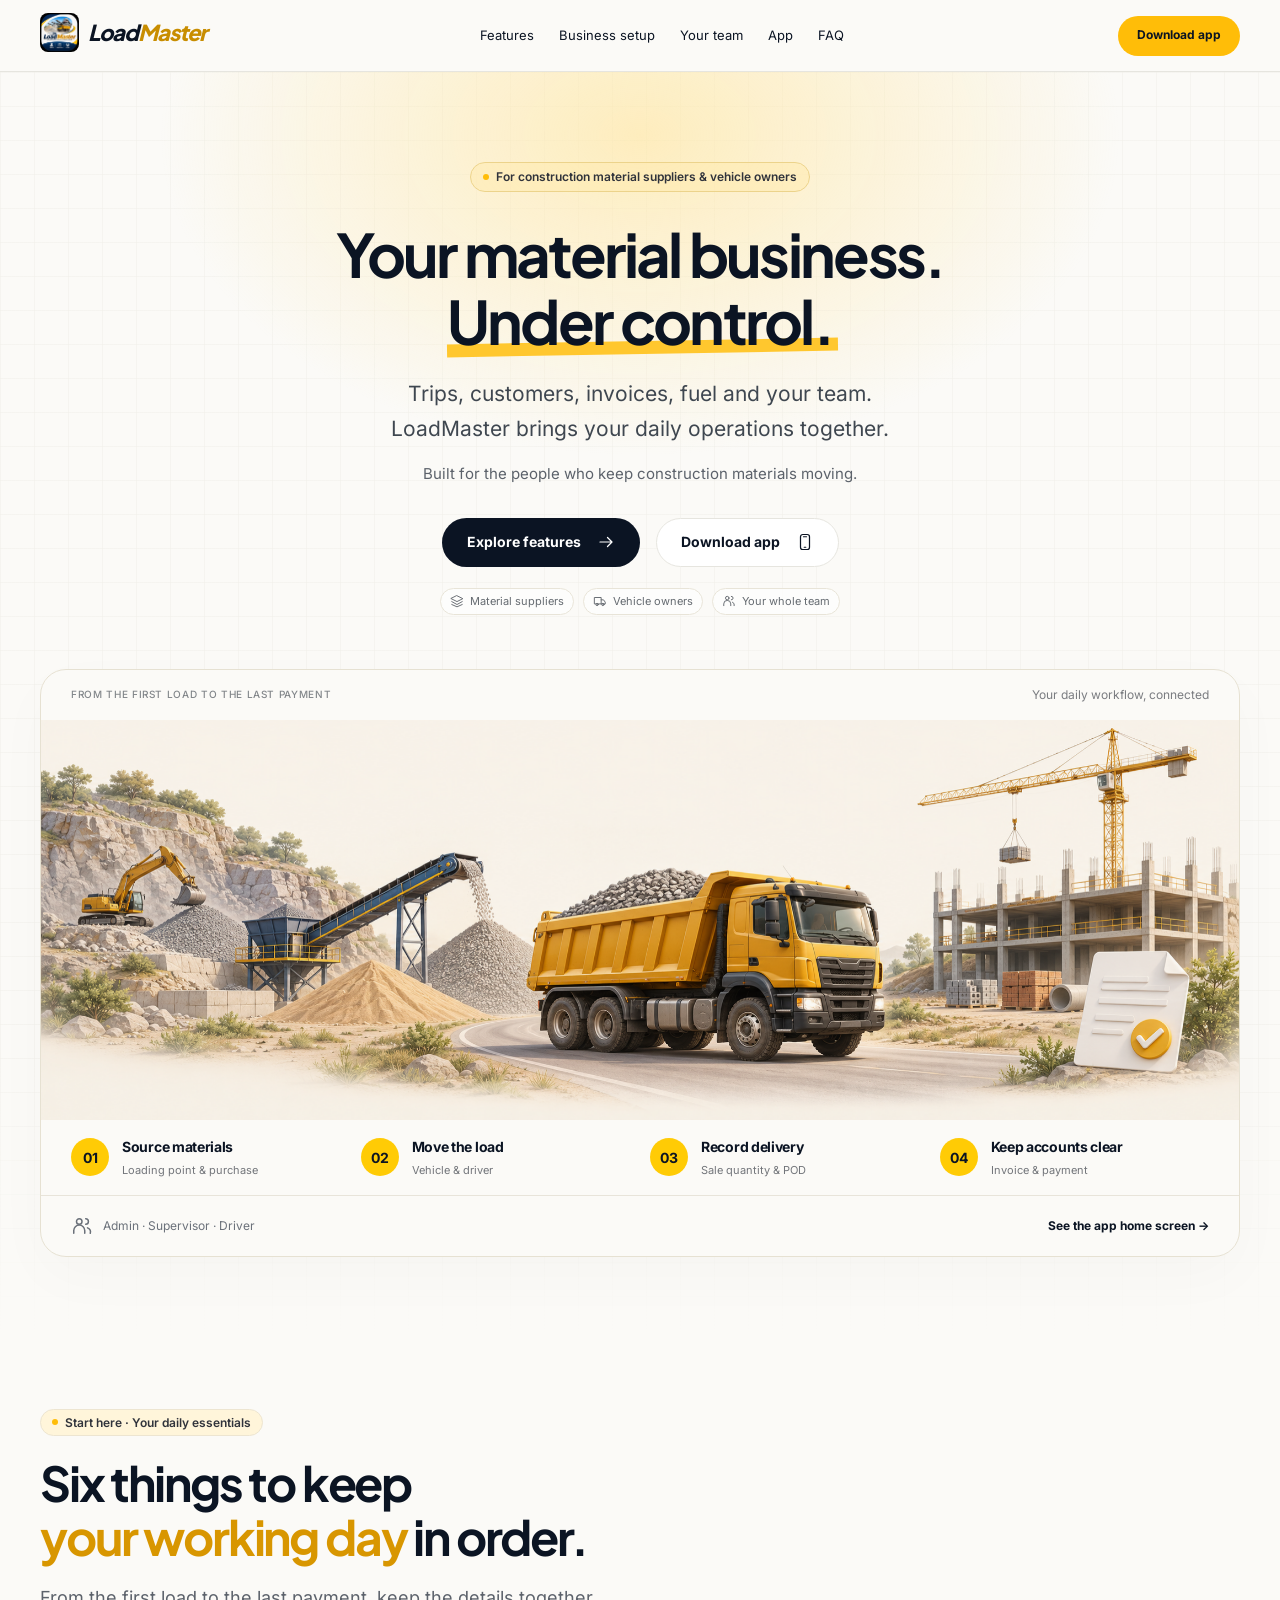
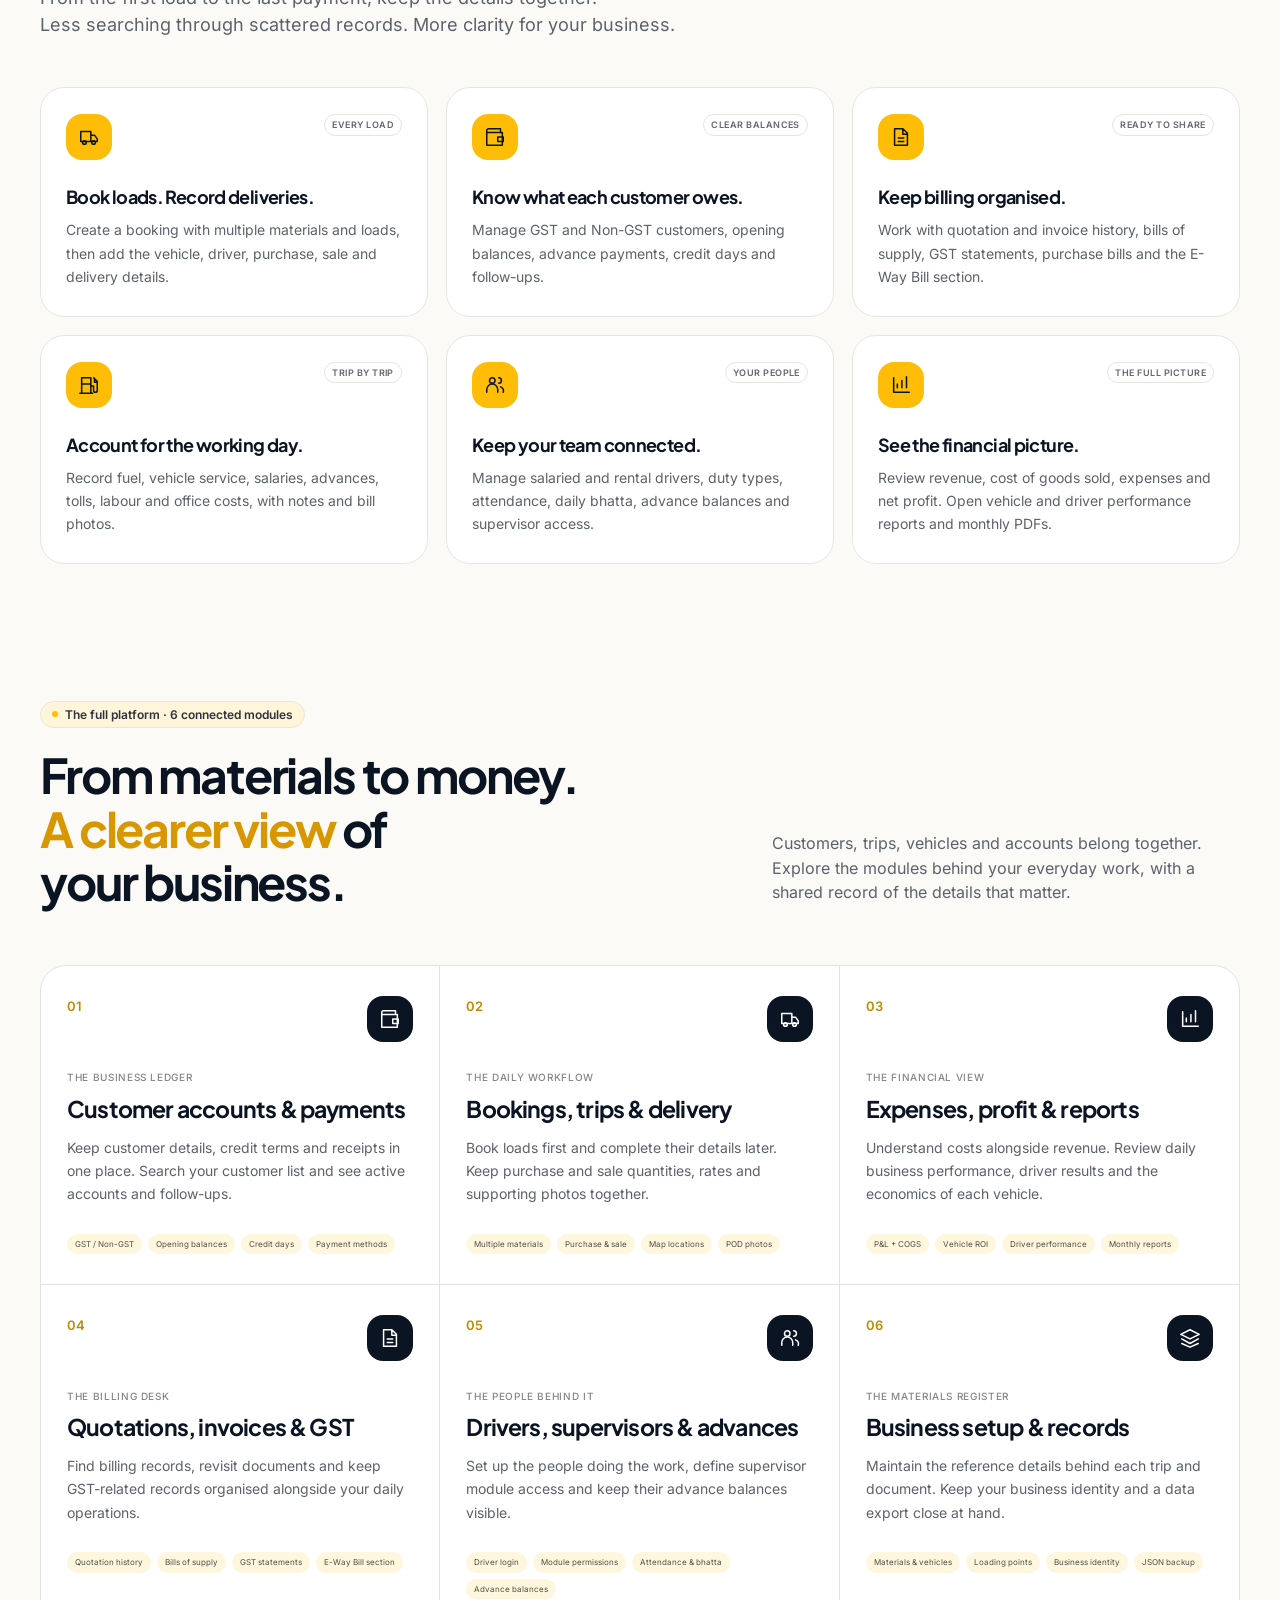
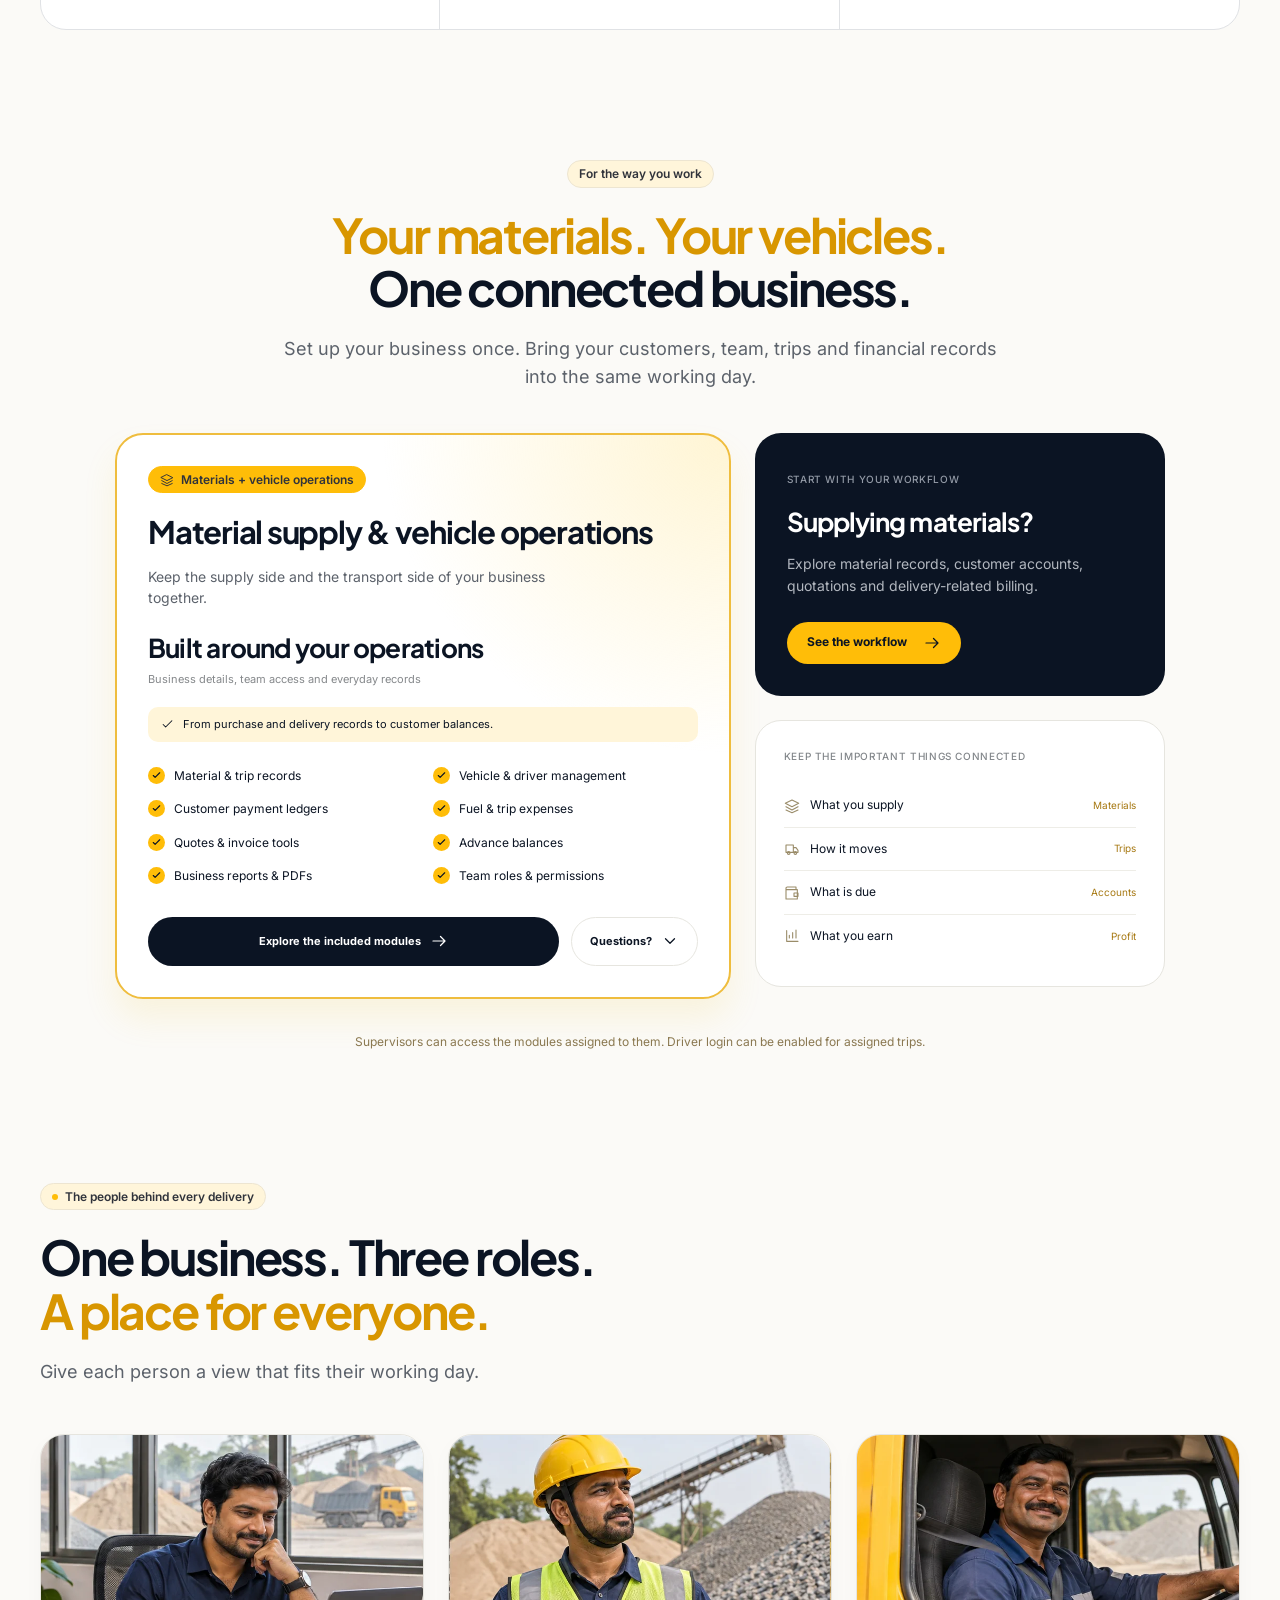
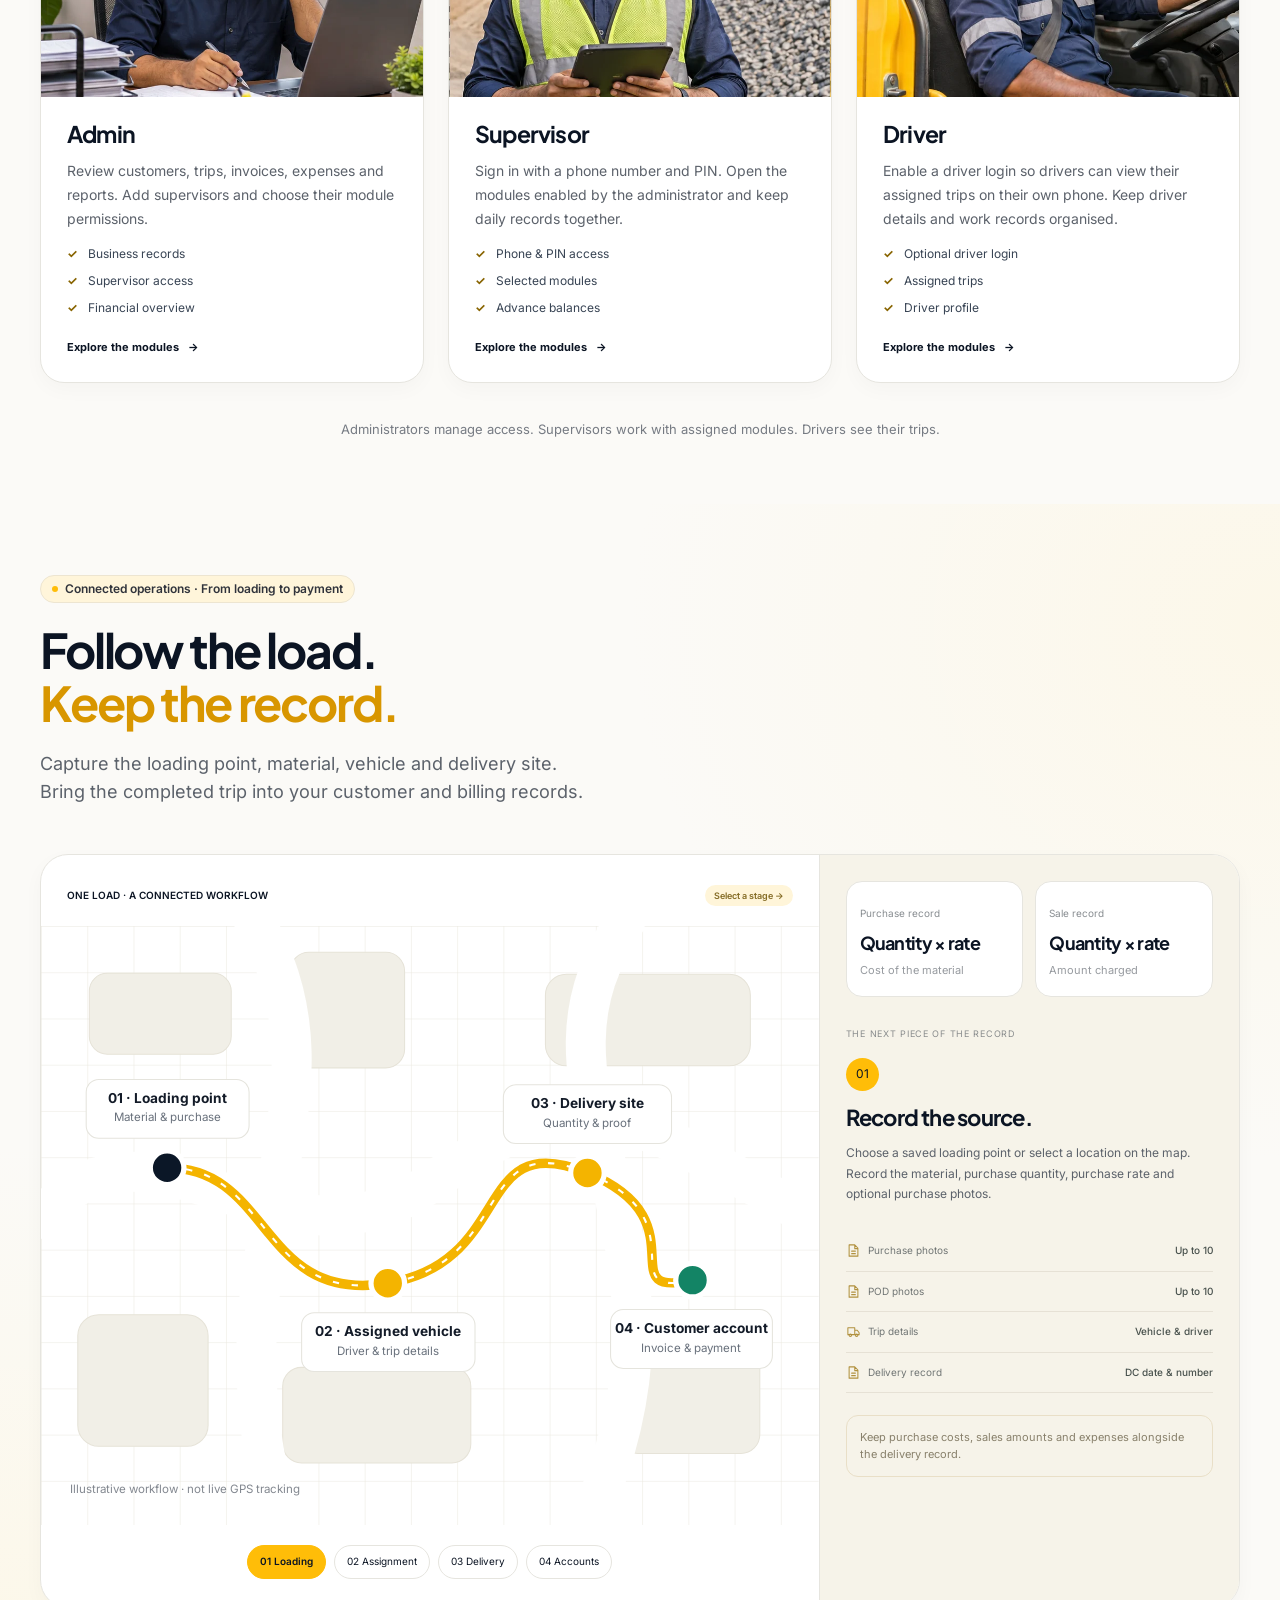
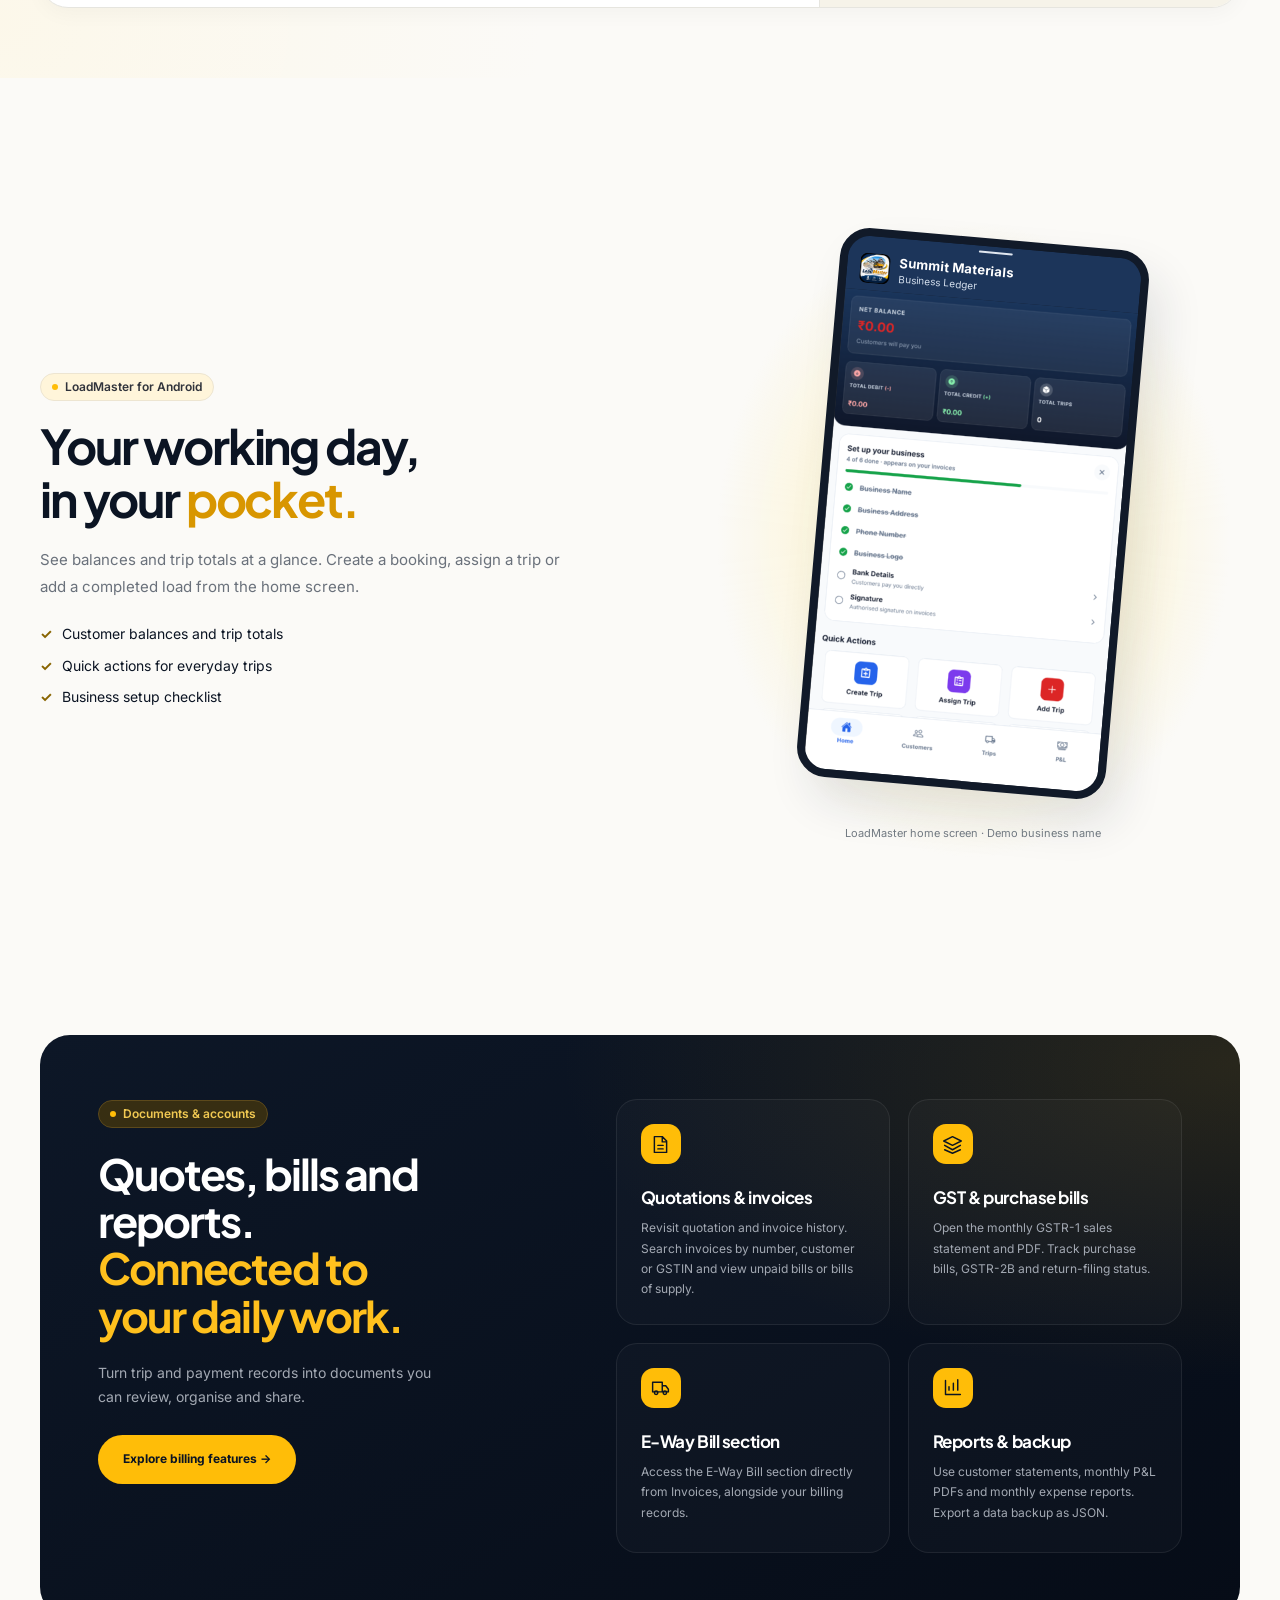
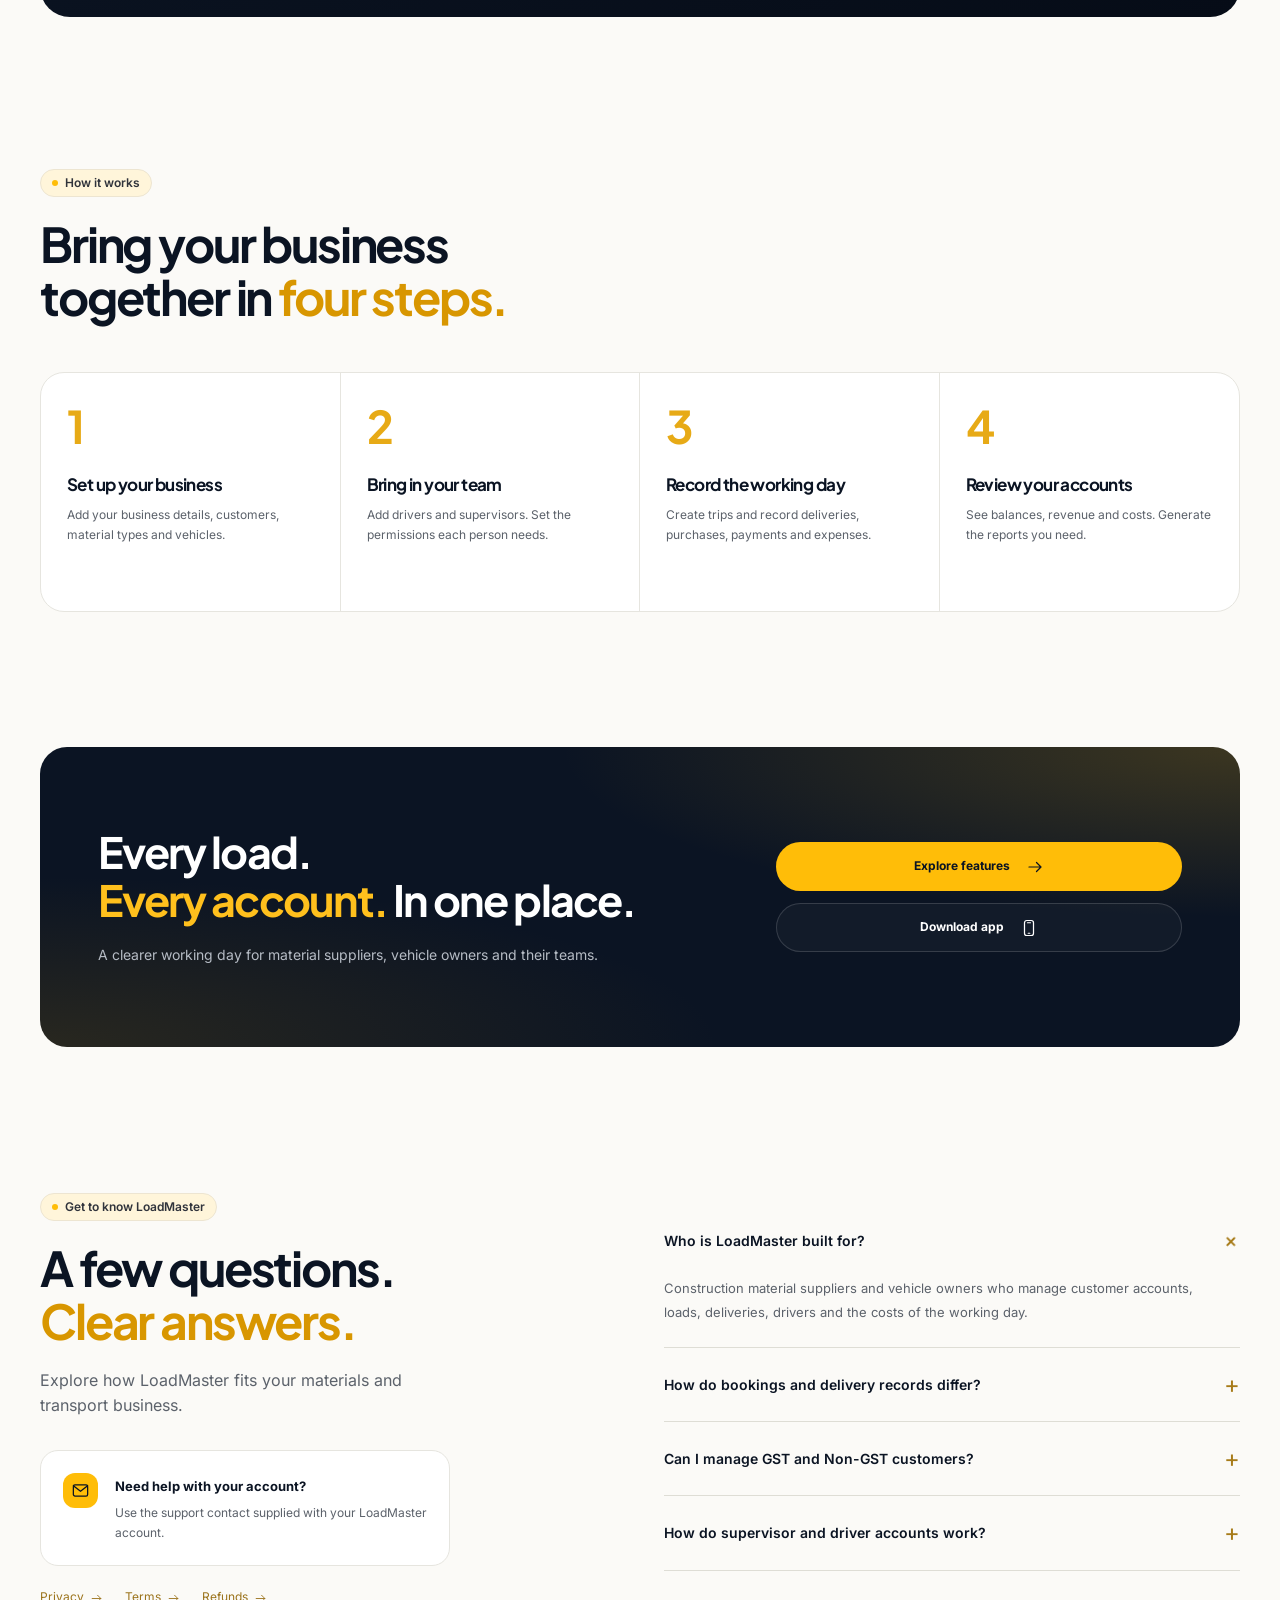
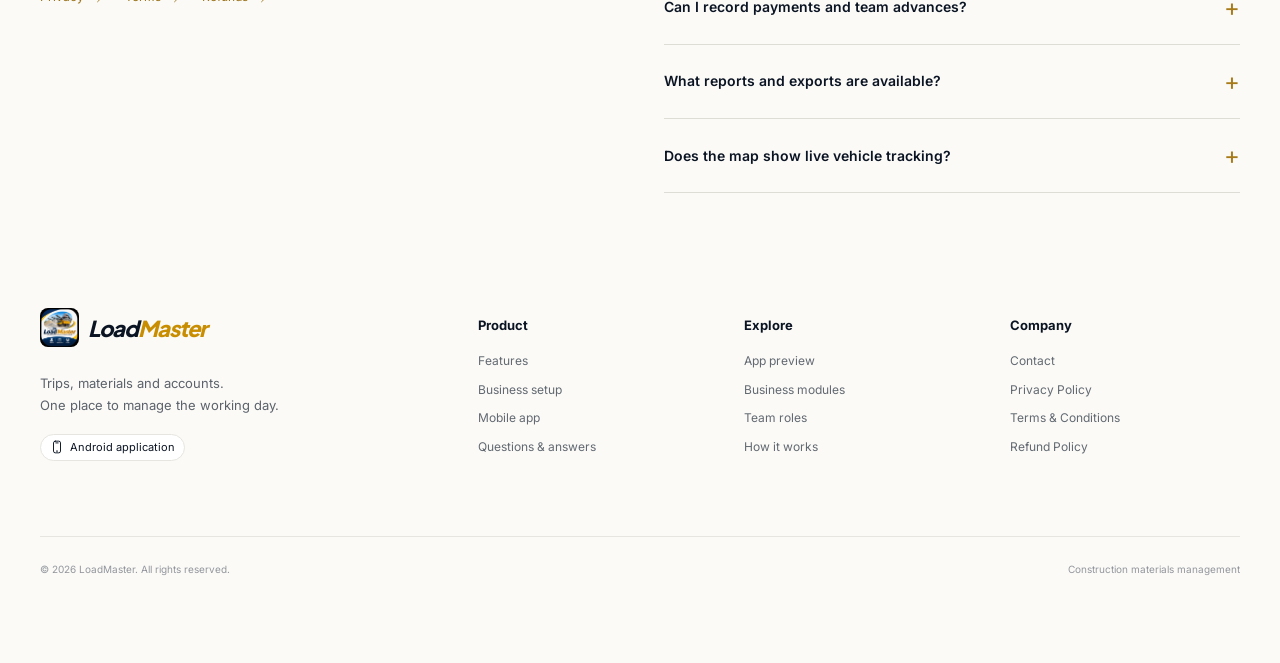
==== commit 694a453b: "delete contact link" ====
--- a/index.html
+++ b/index.html
@@ -11,13 +11,16 @@
 	<link rel="stylesheet" href="assets/fonts.css">
 	<link rel="stylesheet" href="styles.css">
 </head>
-<body><a href="#main" class="skip">Skip to content</a>
+<body>
 <header class="site-header">
-	<div class="container nav"><a class="brand-link" href="Home.html" aria-label="LoadMaster home"><span
+	<div class="container nav">
+		<a class="brand-link" href="Home.html" aria-label="LoadMaster home"><span
 			class="brand"><img src="assets/loadmaster-logo.webp" width="39" height="39"
 	                           alt=""><span>Load<span>Master</span></span></span></a>
 		<nav id="navigation" aria-label="Main navigation"><a href="#features">Features</a><a href="#plans">Business
-			setup</a><a href="#team">Your team</a><a href="#download">App</a><a href="#faq">FAQ</a><a href="#contact">Contact</a>
+			setup</a><a href="#team">Your team</a><a href="#download">App</a>
+			<a href="#faq">FAQ</a>
+		
 		</nav>
 		<a class="button yellow" href="#">Download app
 			<svg class="icon " viewbox="0 0 24 24" fill="none" stroke="currentColor" stroke-width="1.65"
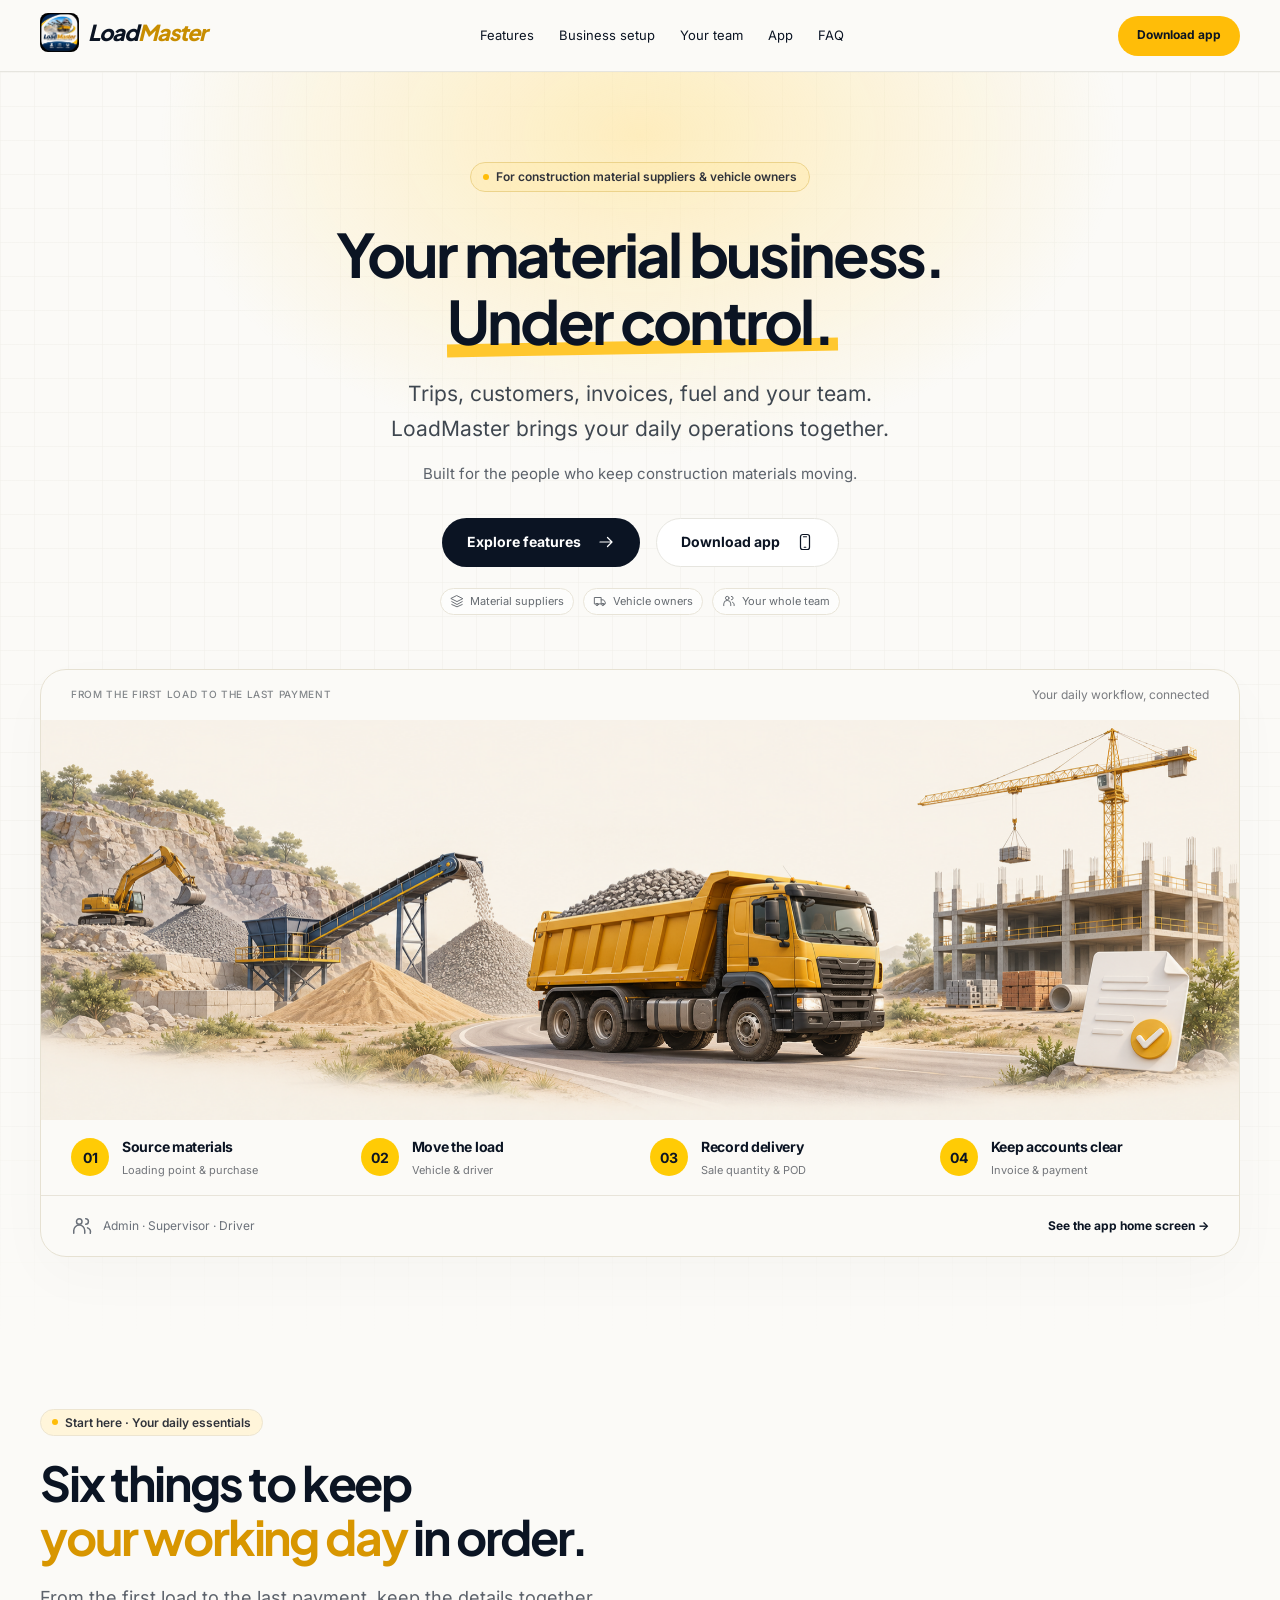
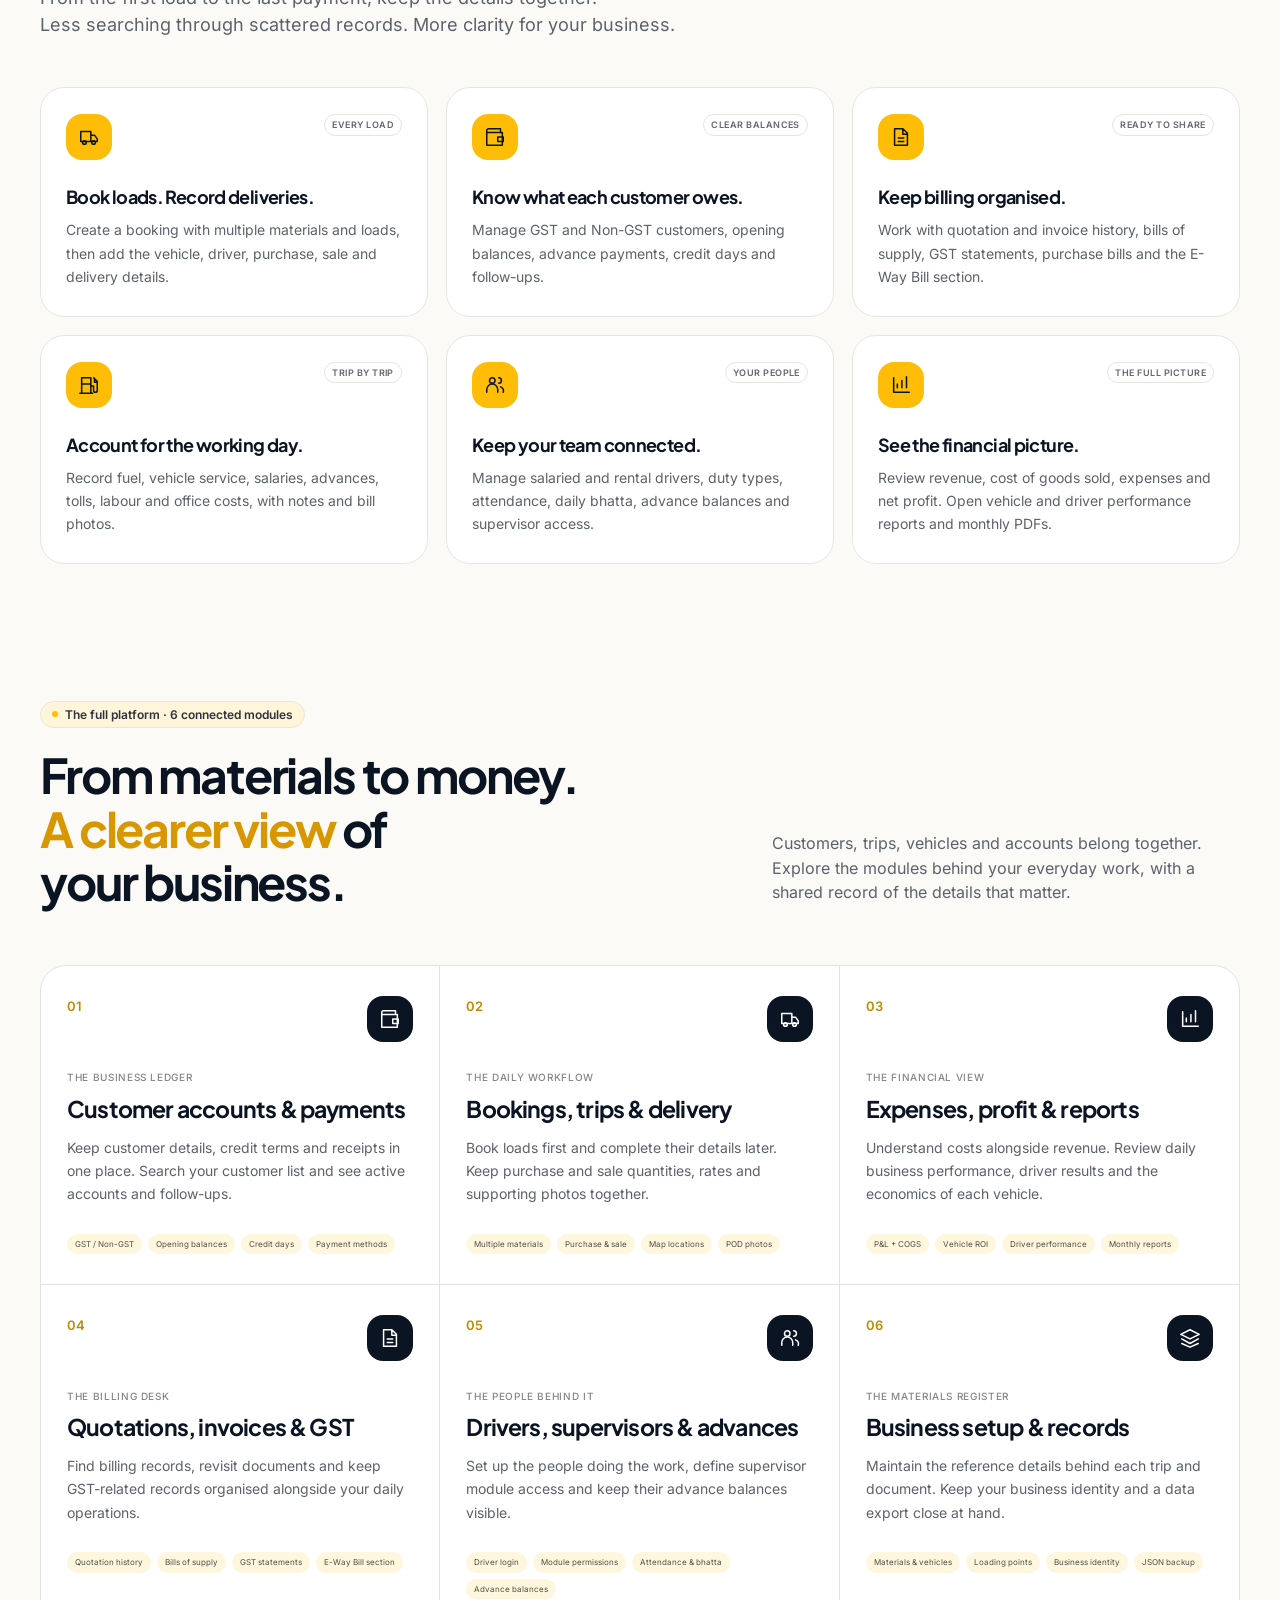
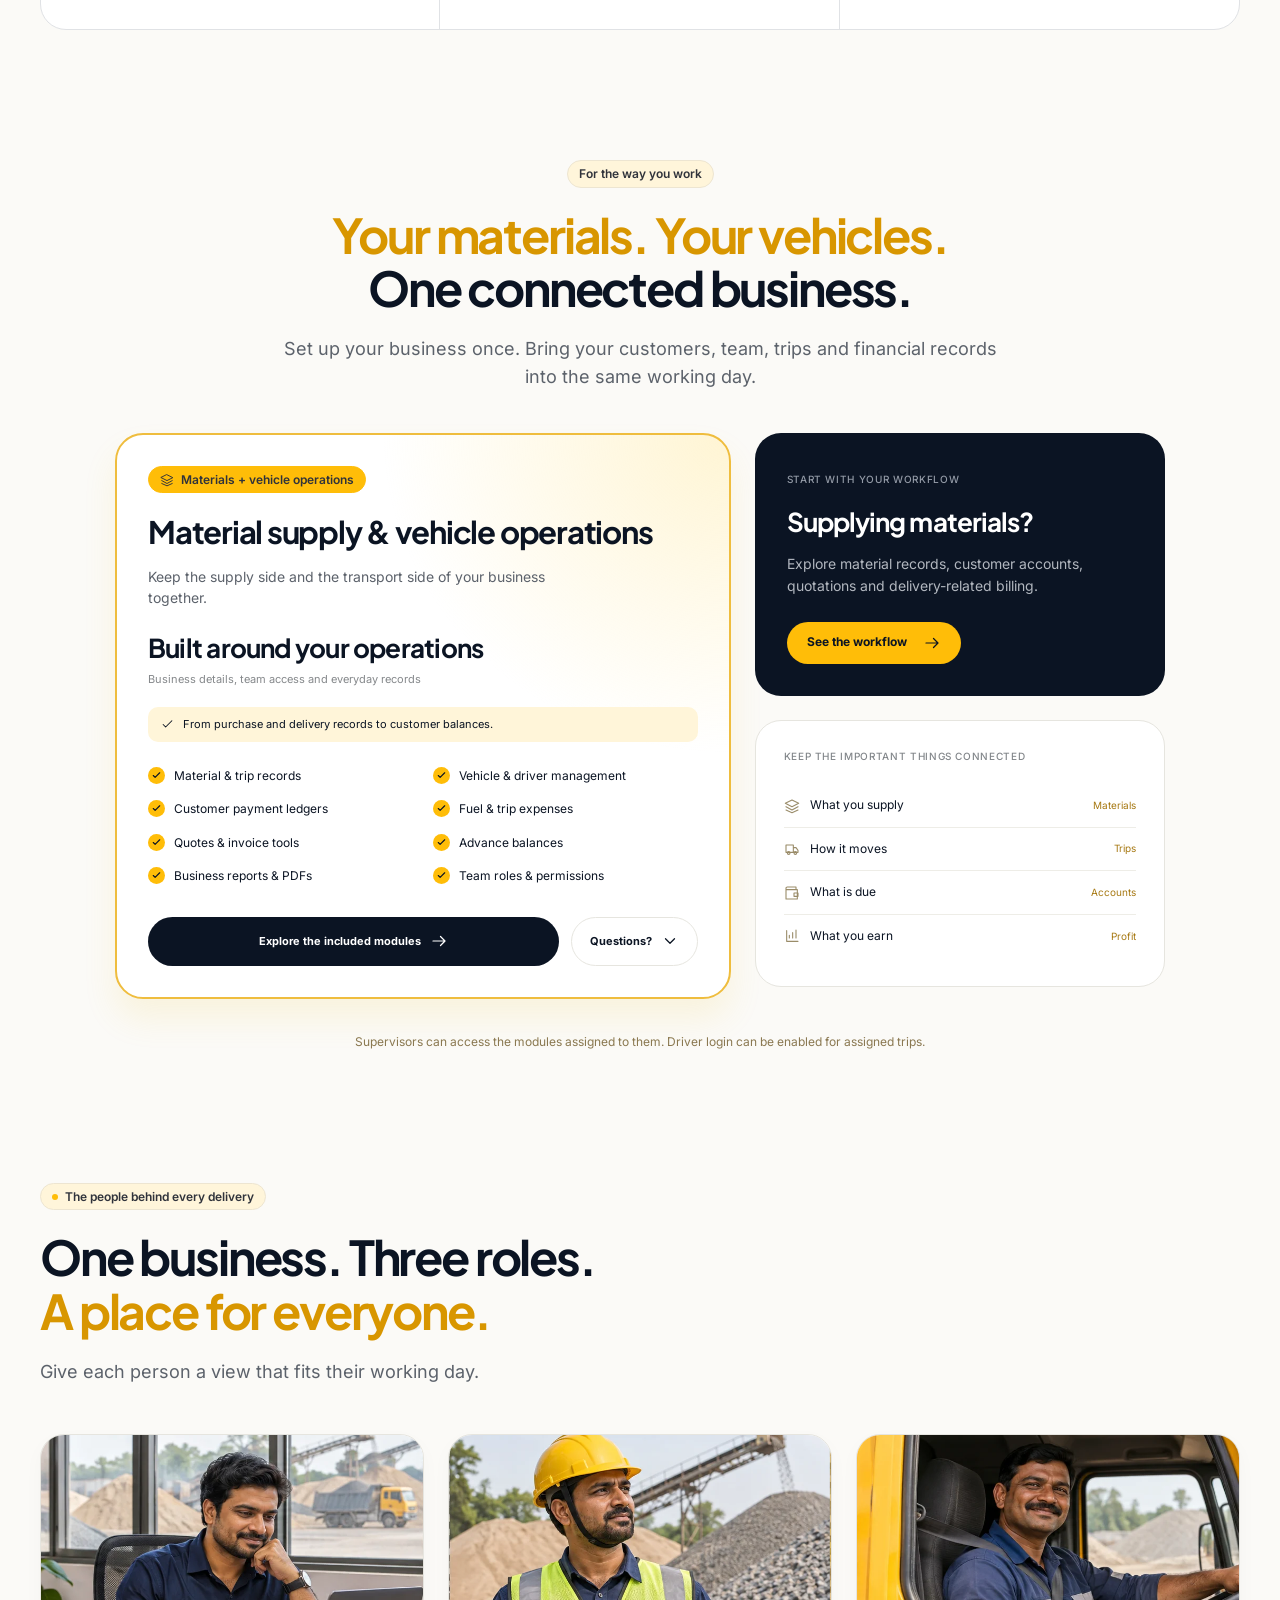
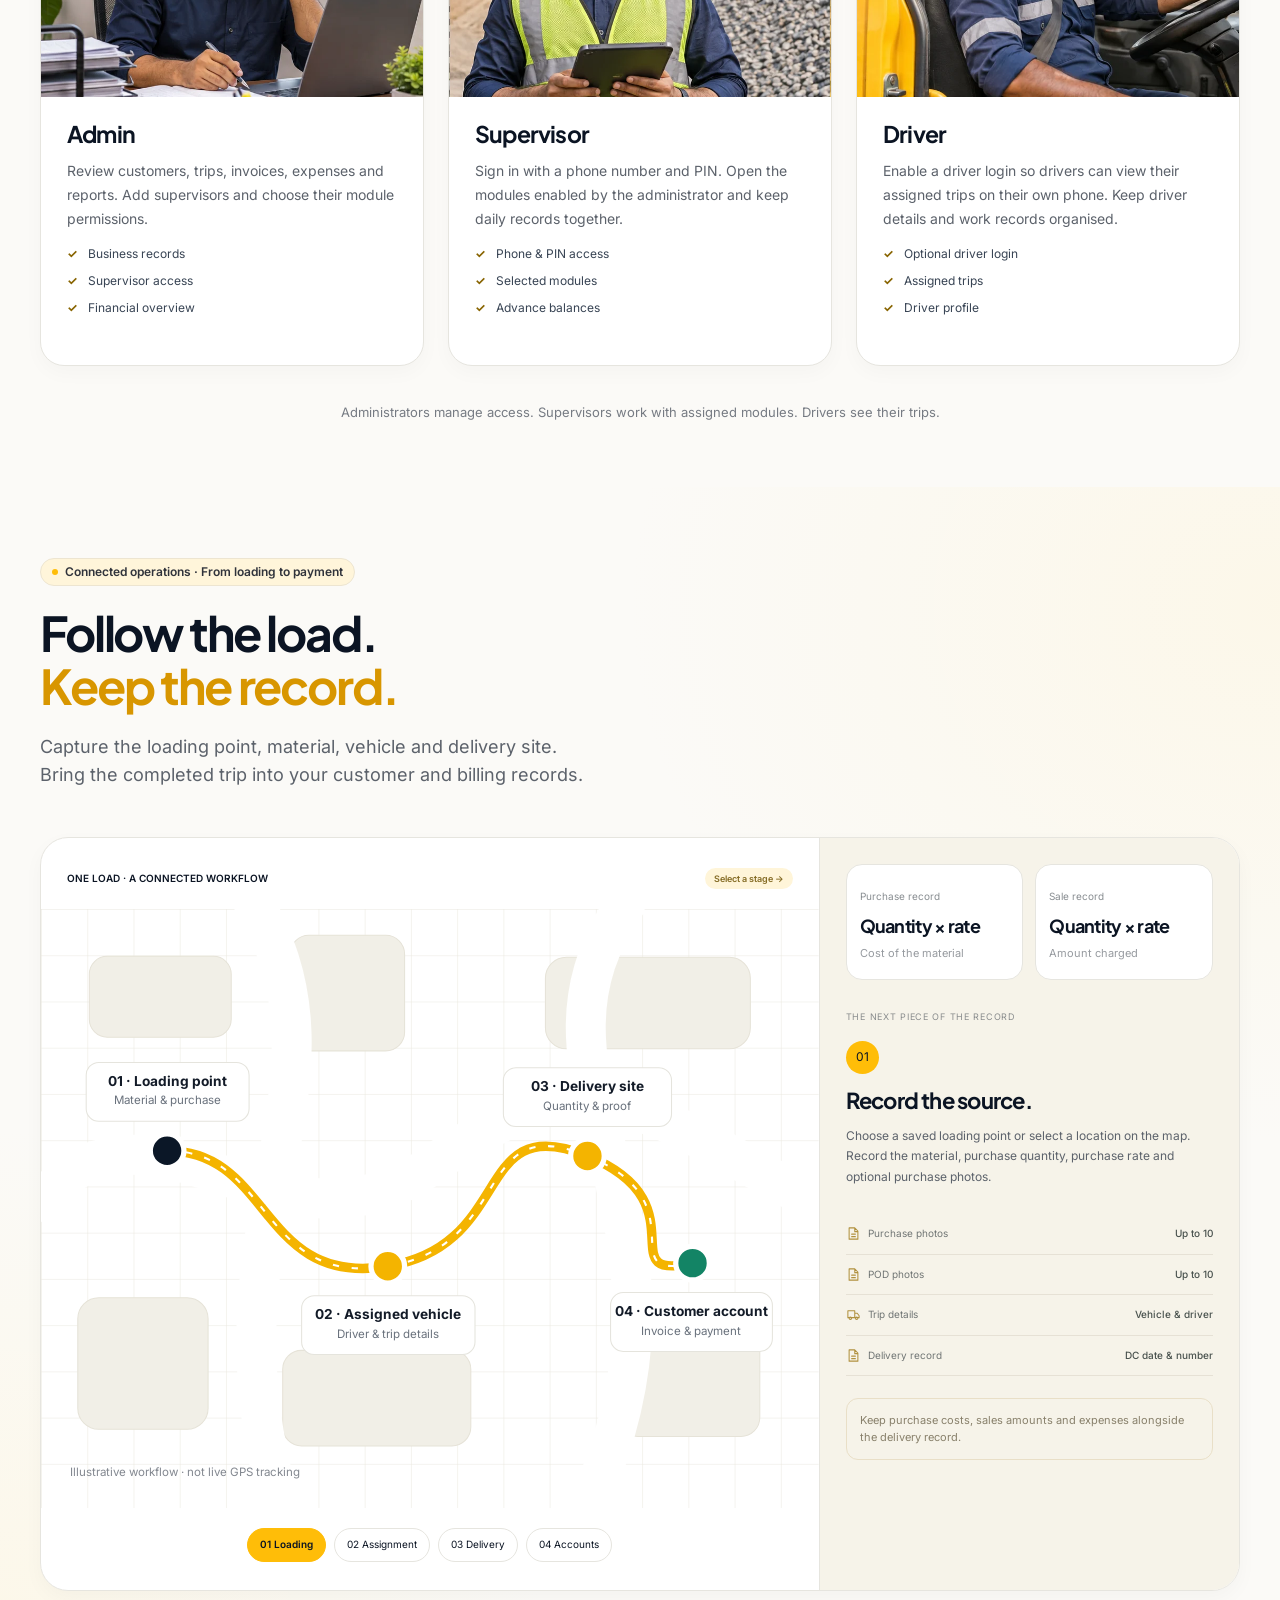
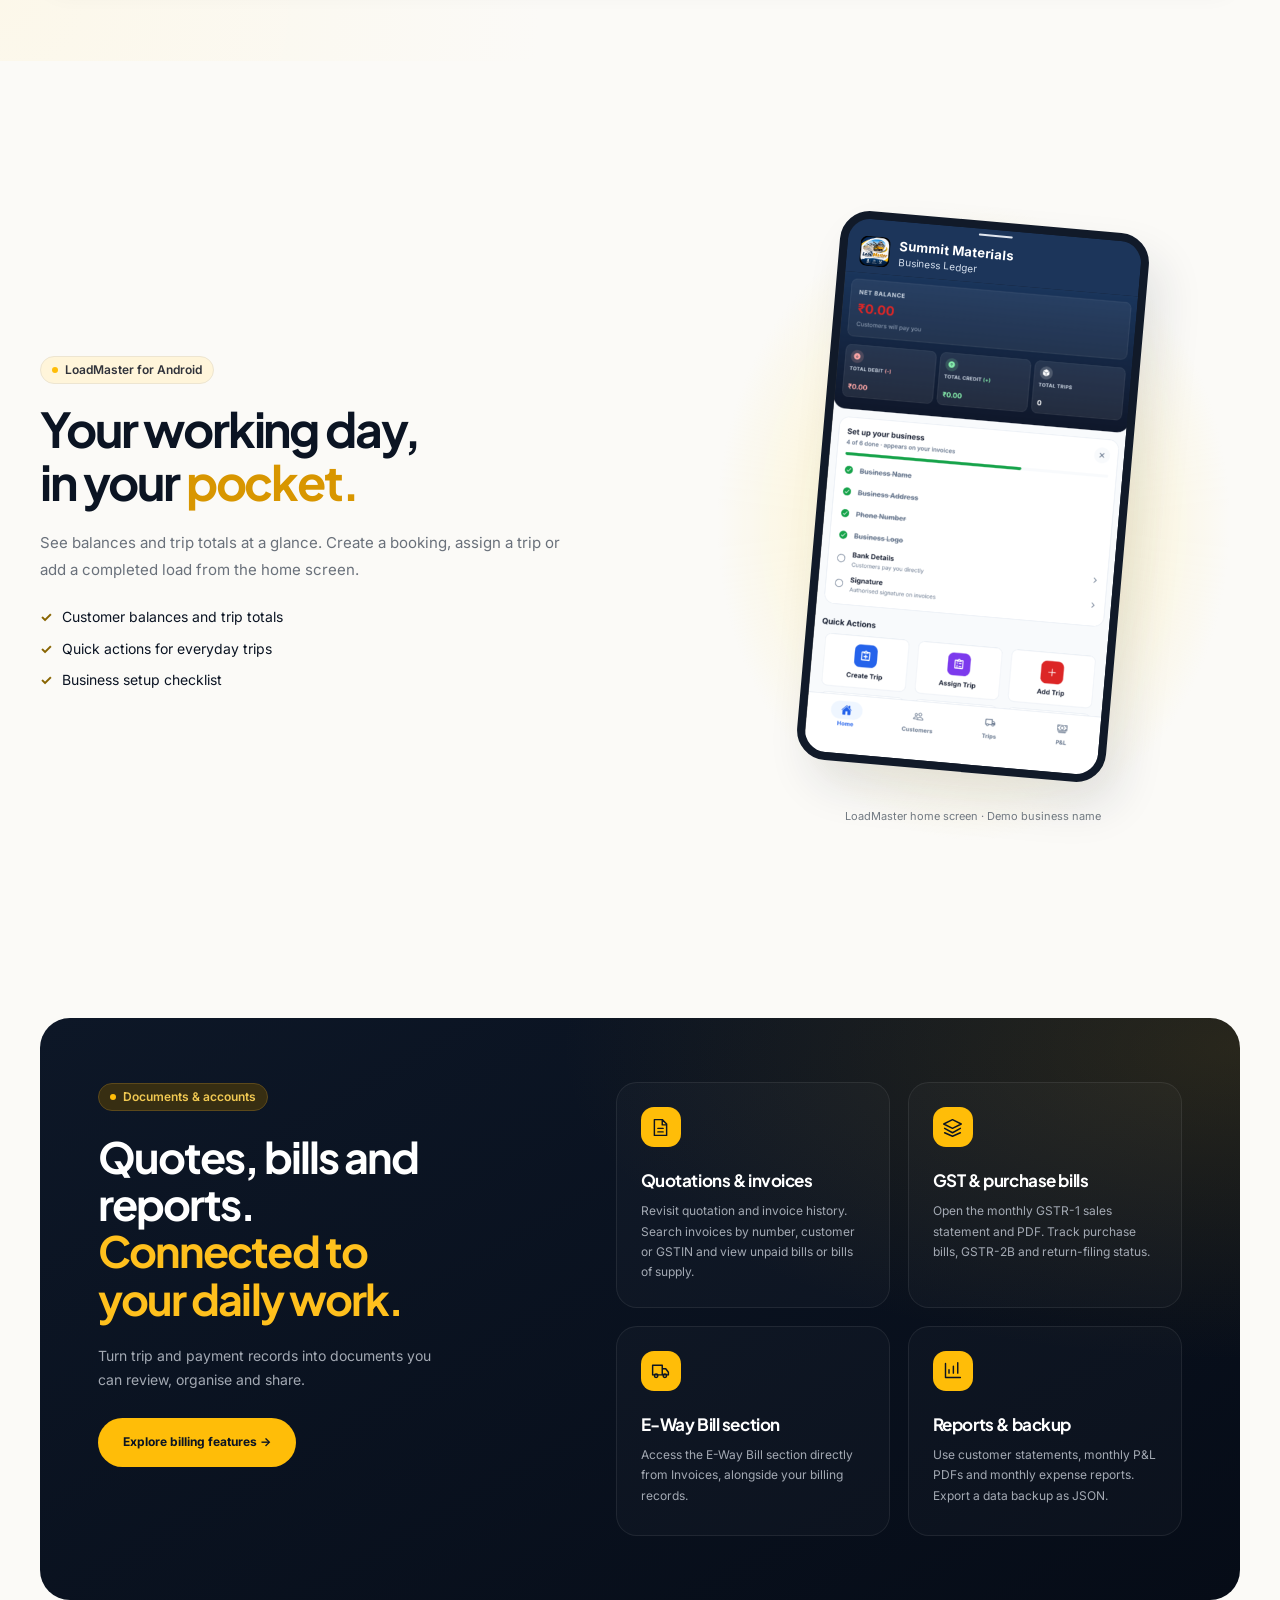
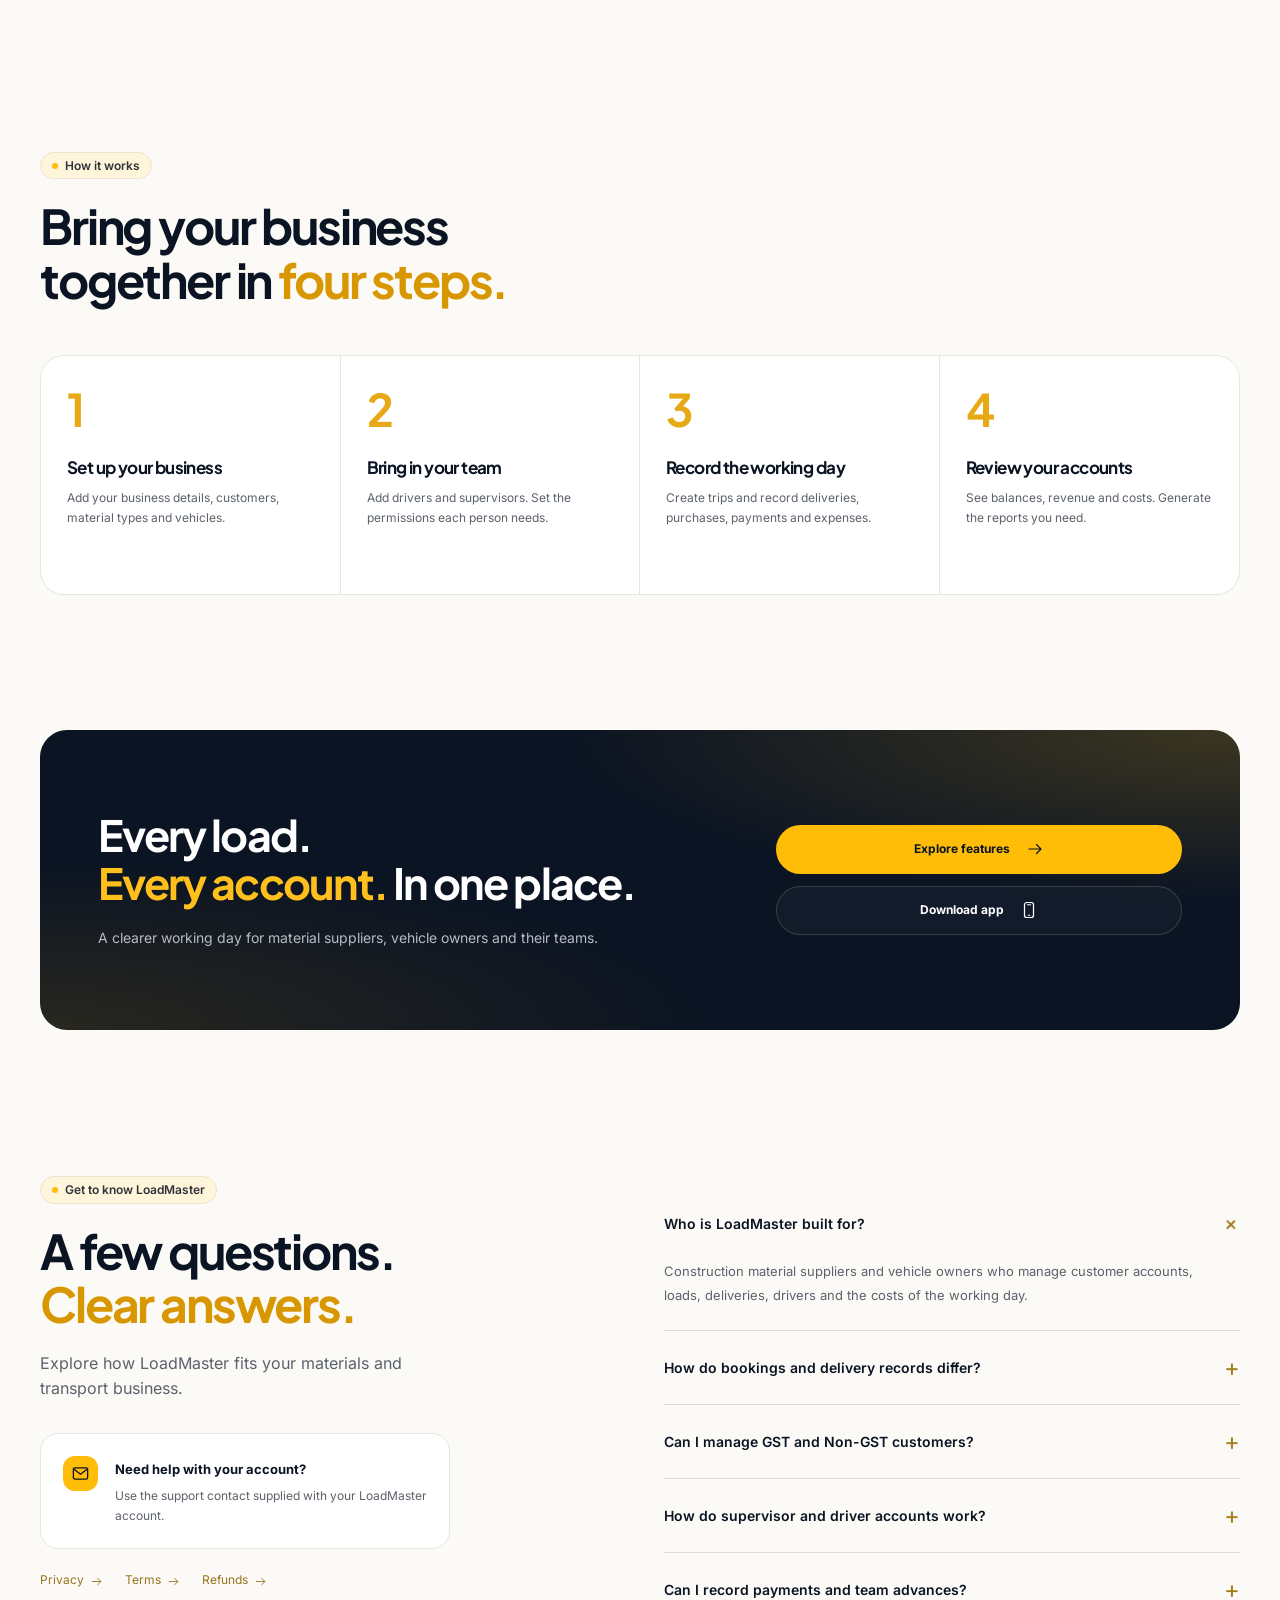
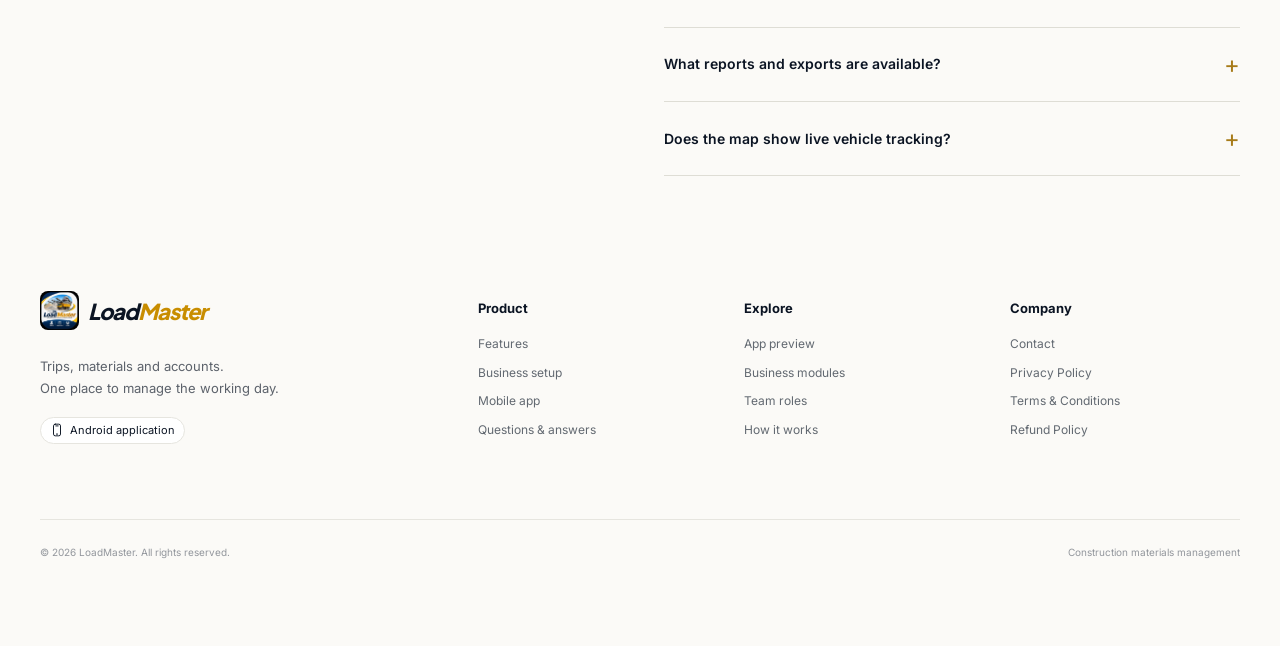
==== commit 7e720fcb: "delete links" ====
--- a/index.html
+++ b/index.html
@@ -20,7 +20,7 @@
 		<nav id="navigation" aria-label="Main navigation"><a href="#features">Features</a><a href="#plans">Business
 			setup</a><a href="#team">Your team</a><a href="#download">App</a>
 			<a href="#faq">FAQ</a>
-		
+
 		</nav>
 		<a class="button yellow" href="#">Download app
 			<svg class="icon " viewbox="0 0 24 24" fill="none" stroke="currentColor" stroke-width="1.65"
@@ -547,7 +547,7 @@
 							<li>Supervisor access</li>
 							<li>Financial overview</li>
 						</ul>
-						<a href="#platform" class="text-link">Explore the modules <span aria-hidden="true">→</span></a>
+
 					</div>
 				</article>
 				<article class="role-card">
@@ -562,7 +562,7 @@
 							<li>Selected modules</li>
 							<li>Advance balances</li>
 						</ul>
-						<a href="#platform" class="text-link">Explore the modules <span aria-hidden="true">→</span></a>
+
 					</div>
 				</article>
 				<article class="role-card">
@@ -577,7 +577,7 @@
 							<li>Assigned trips</li>
 							<li>Driver profile</li>
 						</ul>
-						<a href="#platform" class="text-link">Explore the modules <span aria-hidden="true">→</span></a>
+
 					</div>
 				</article>
 			</div>
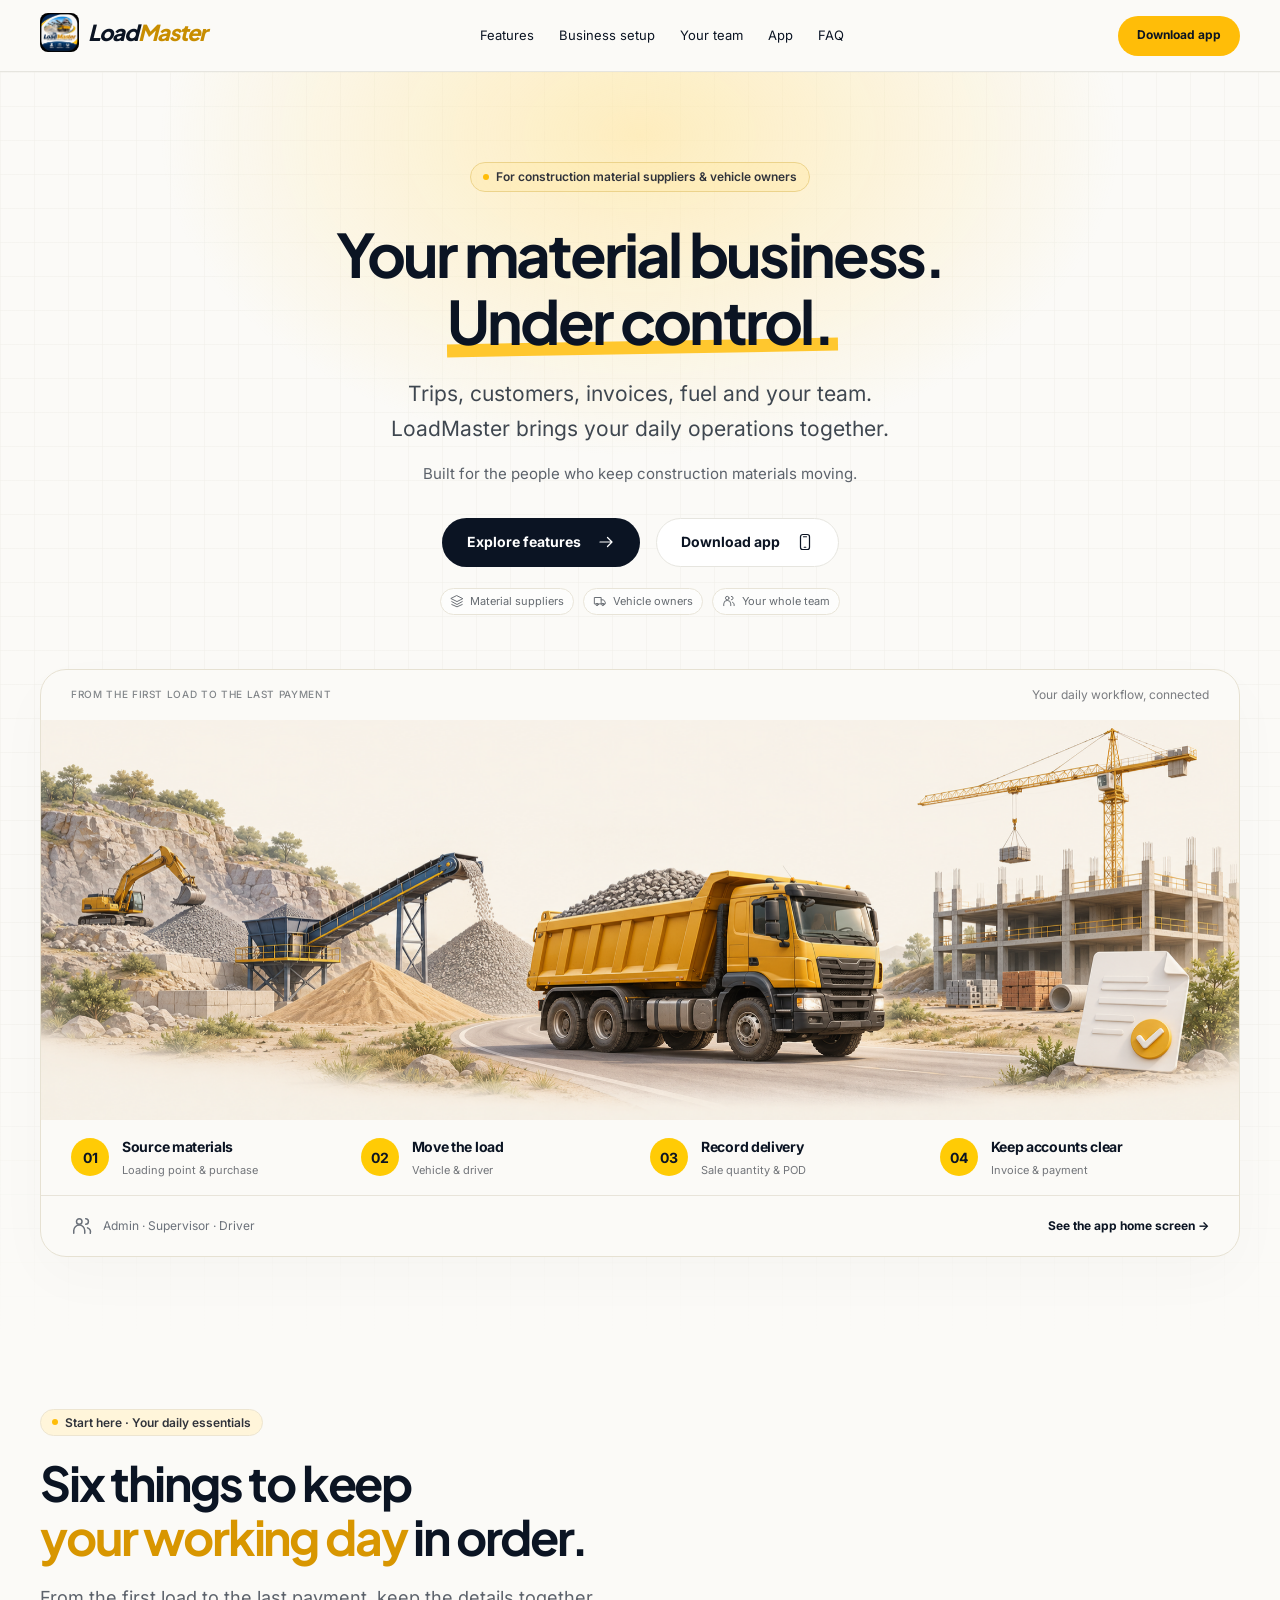
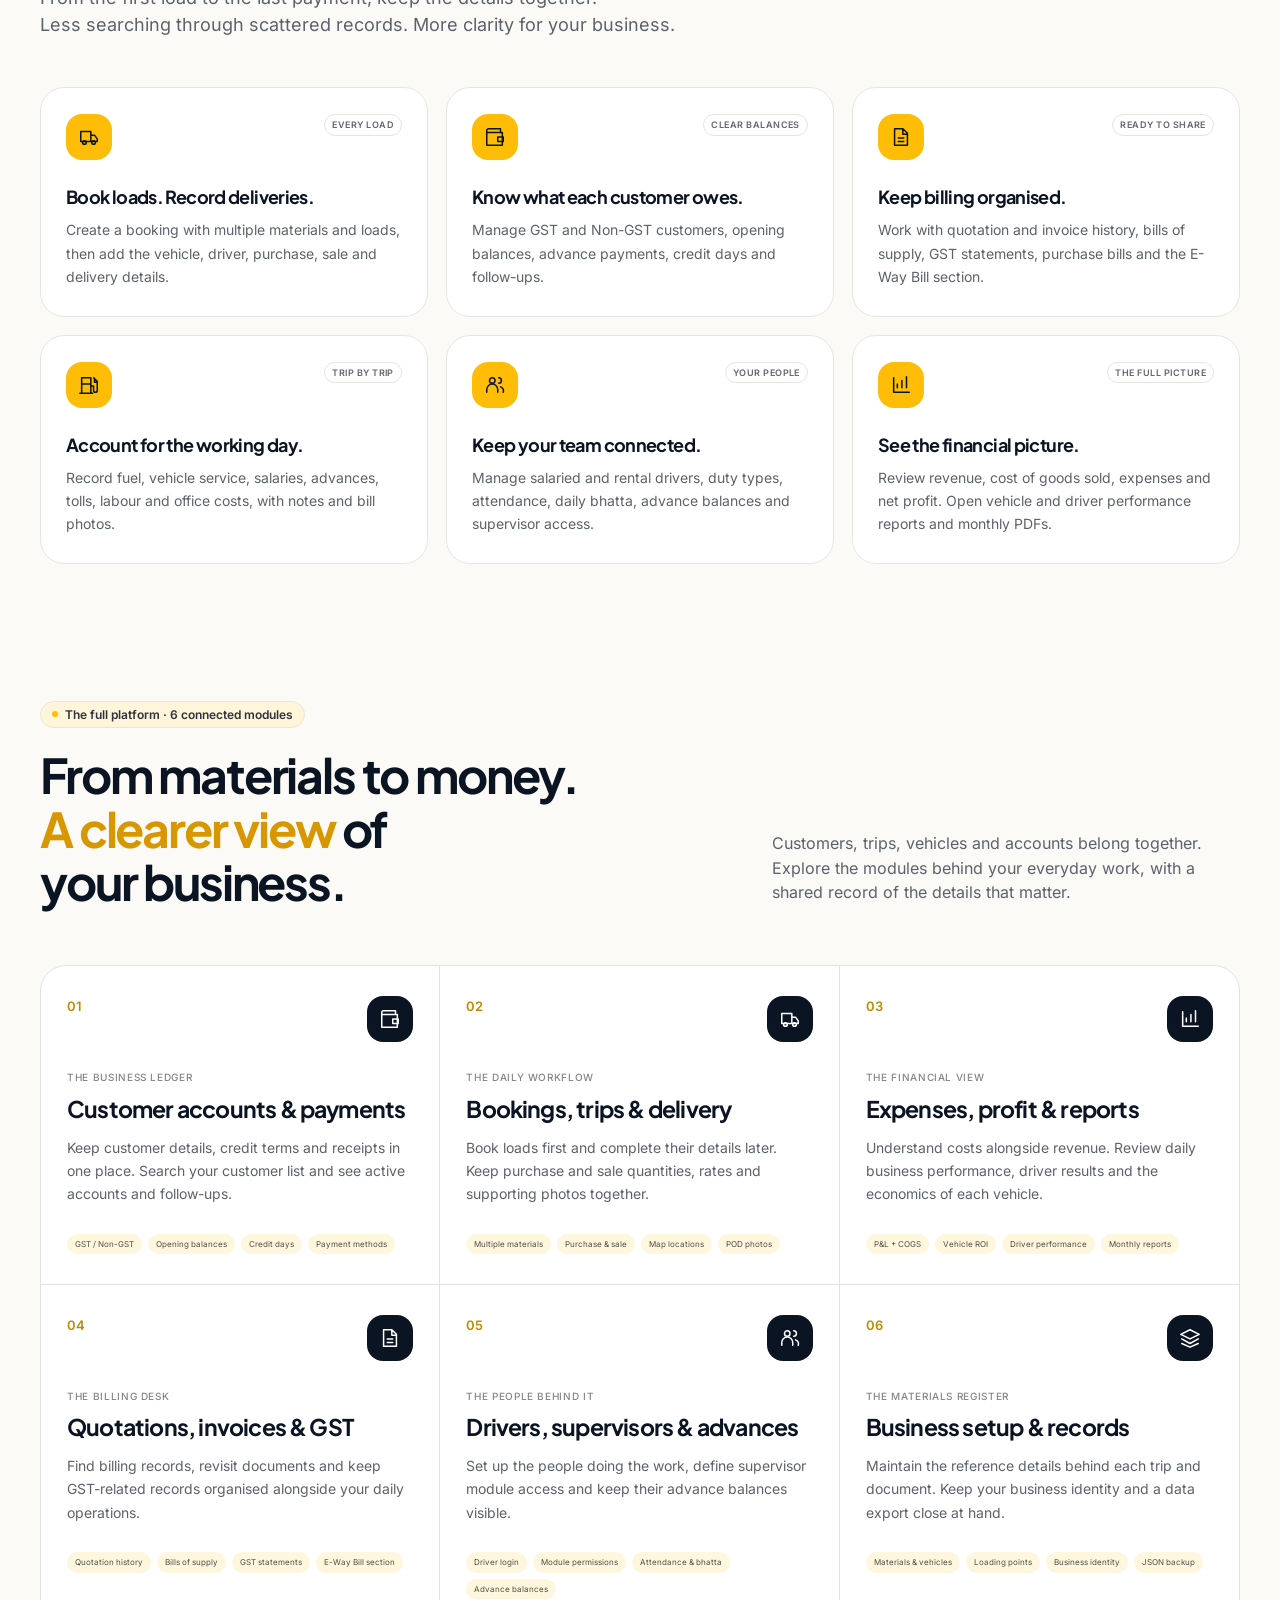
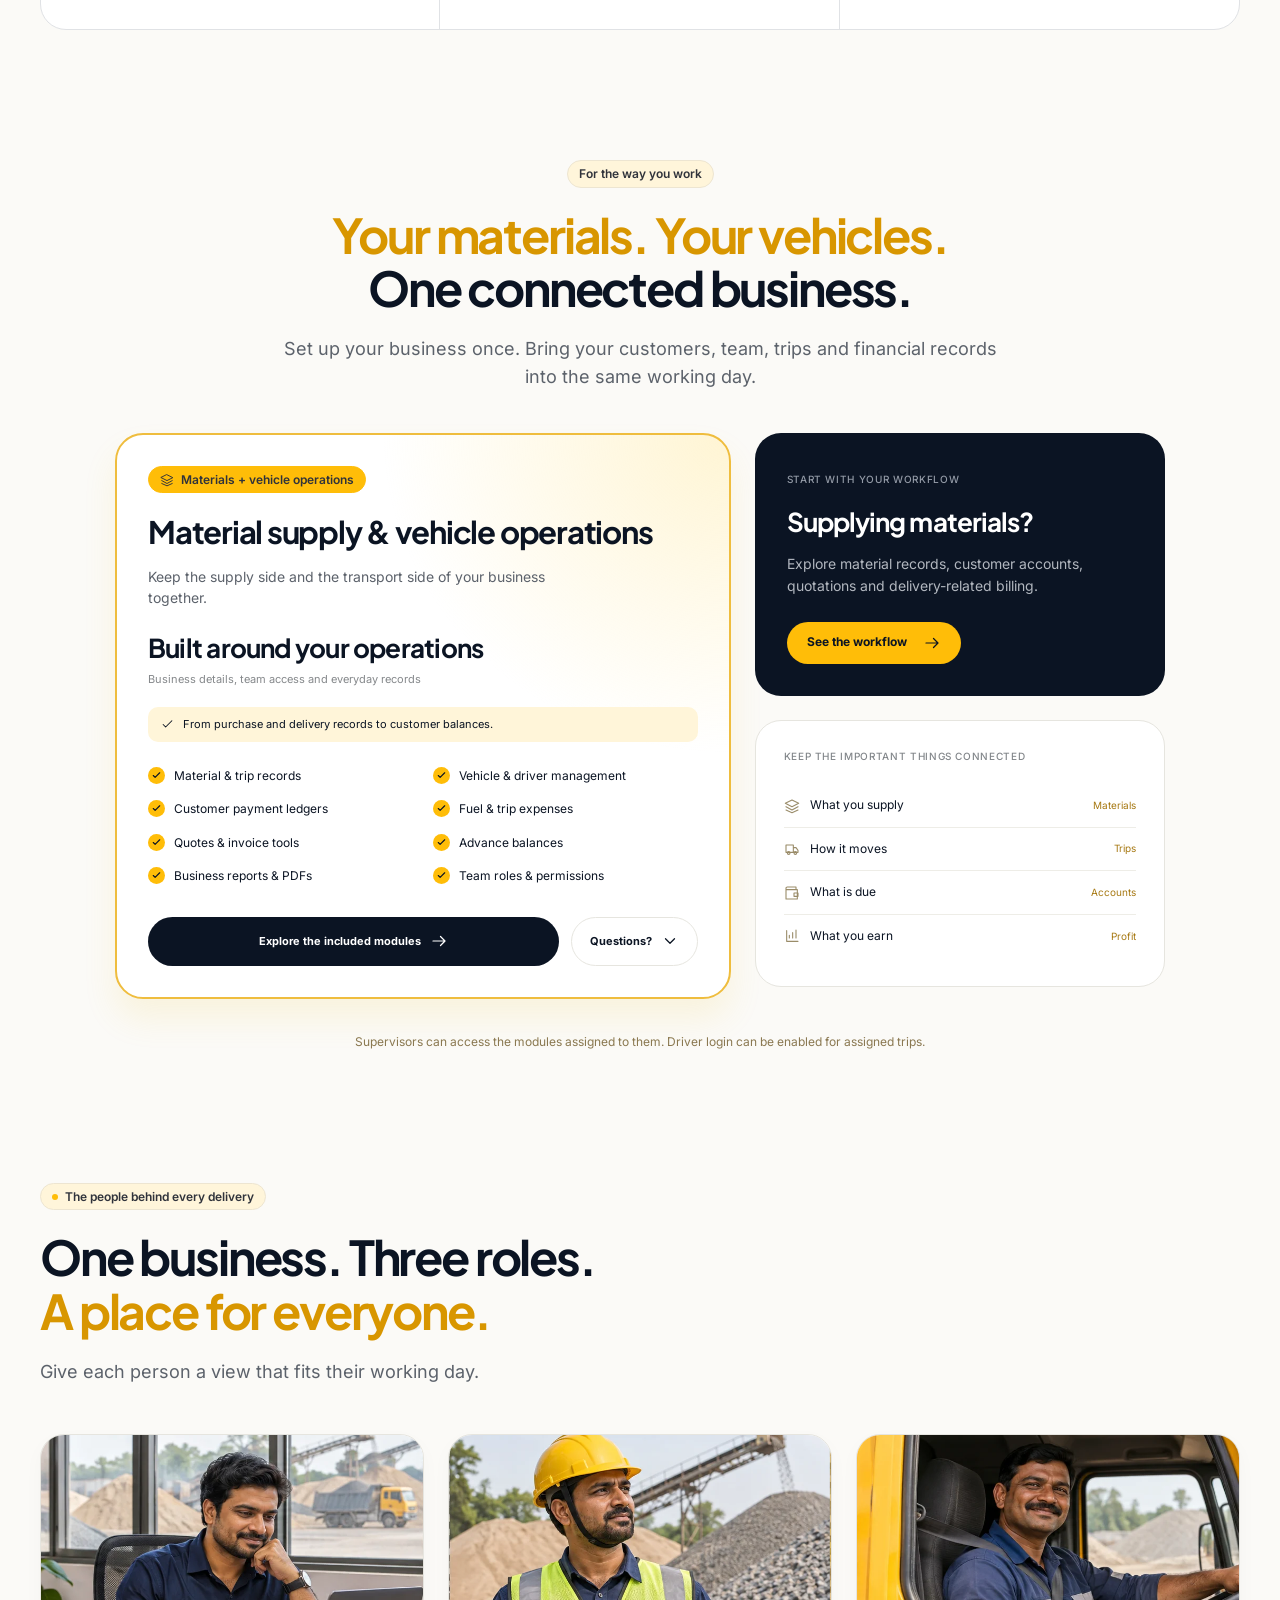
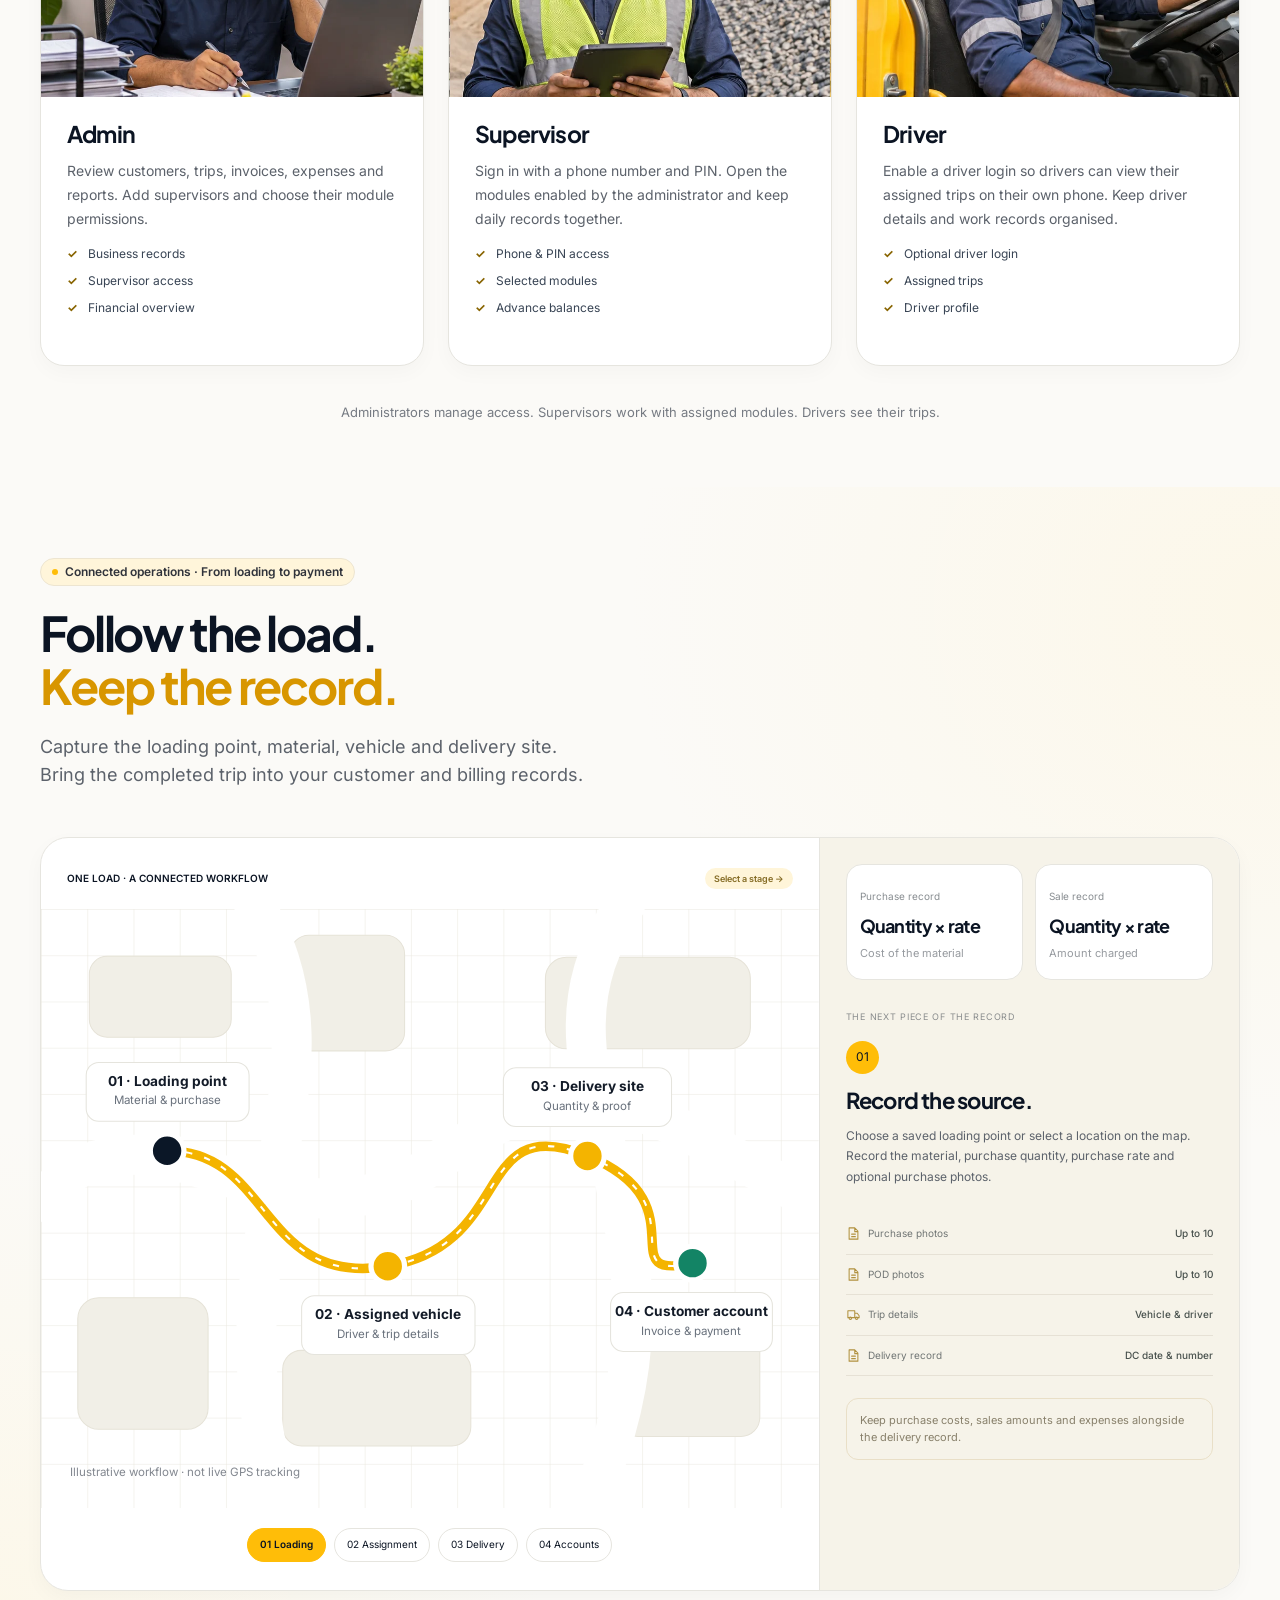
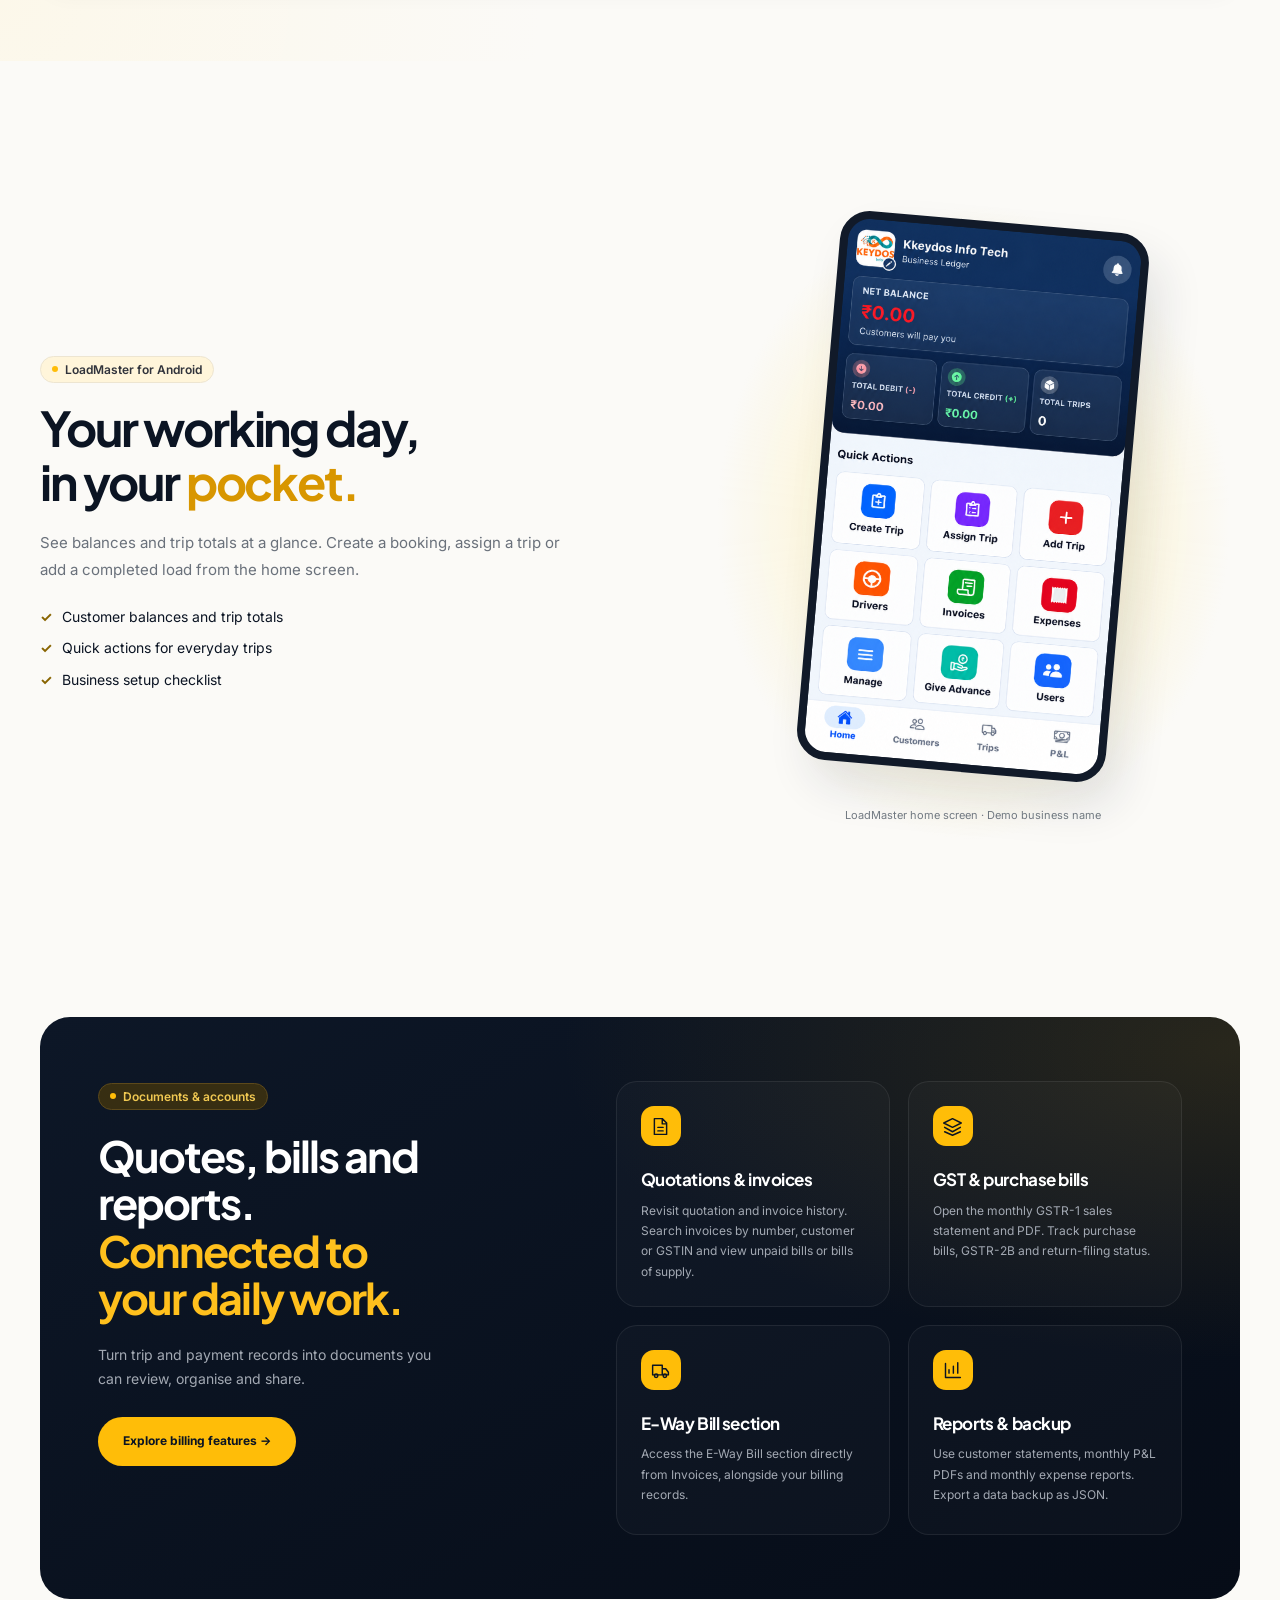
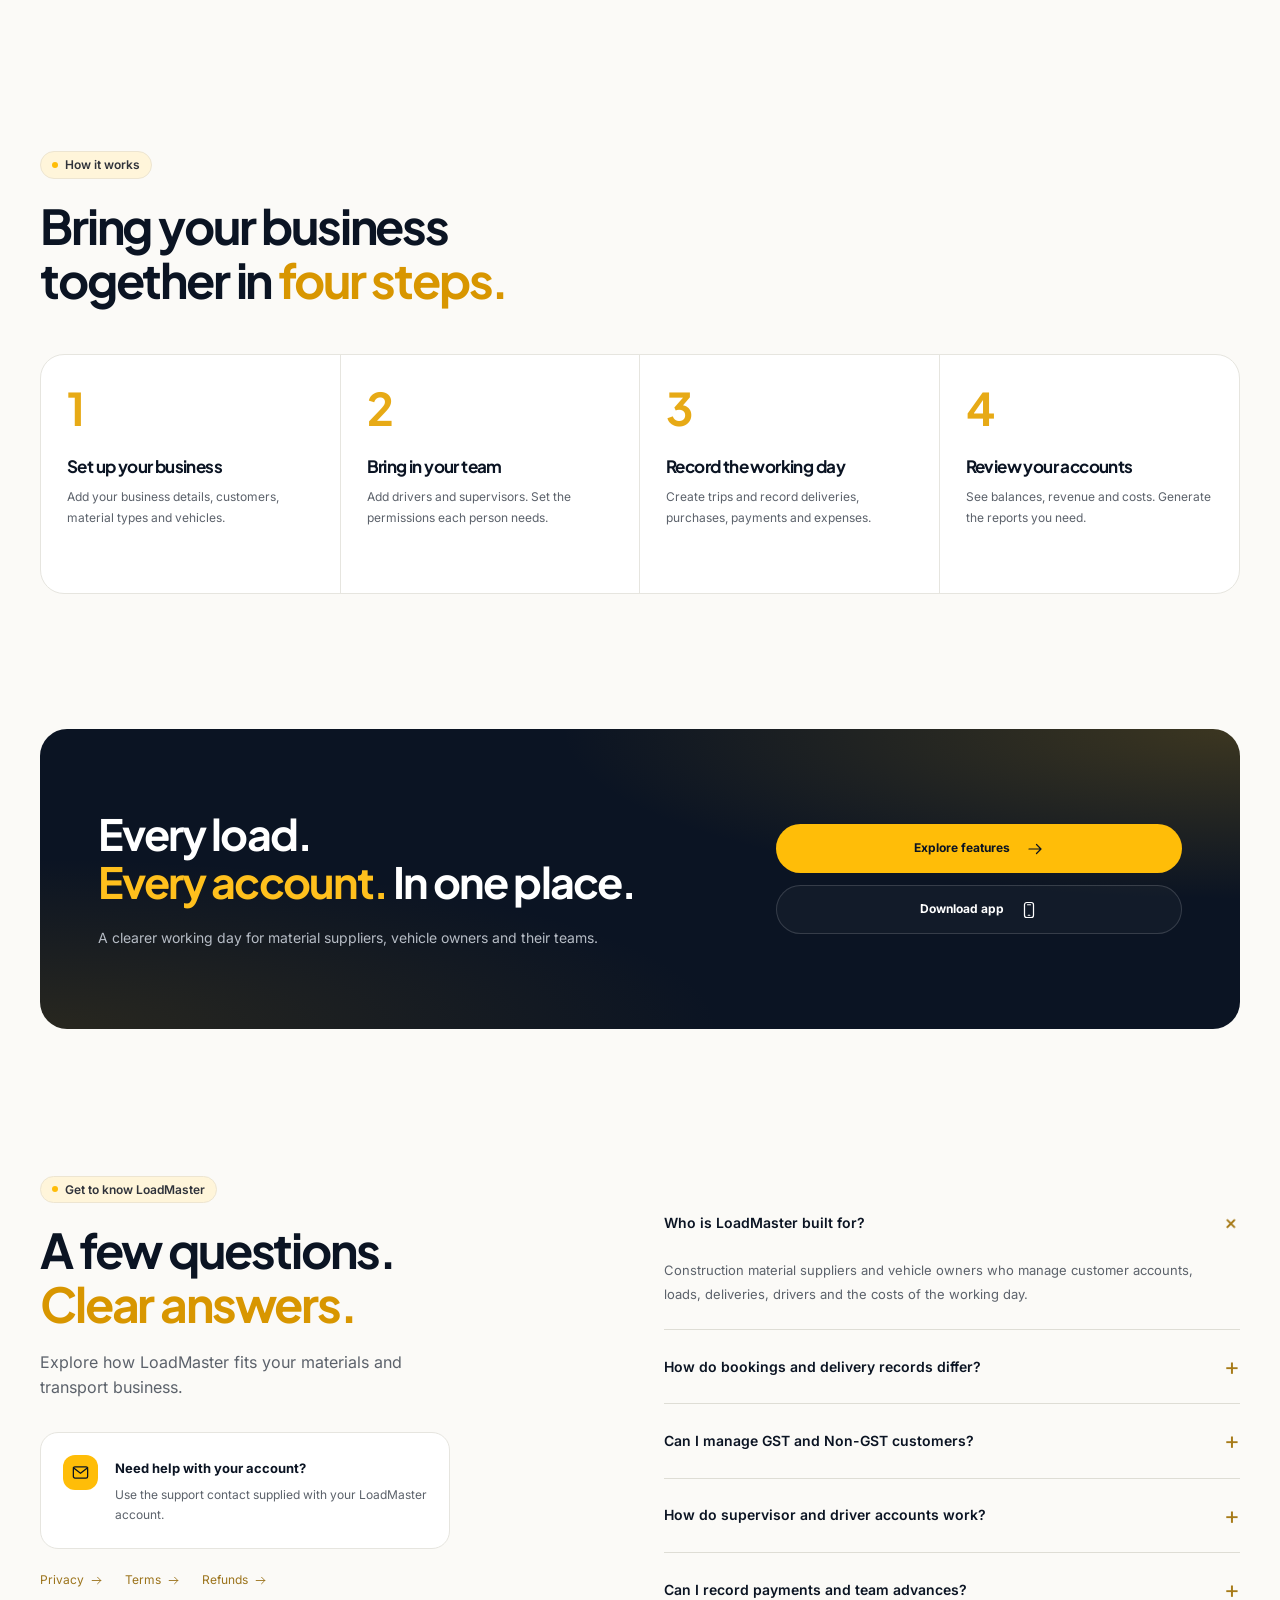
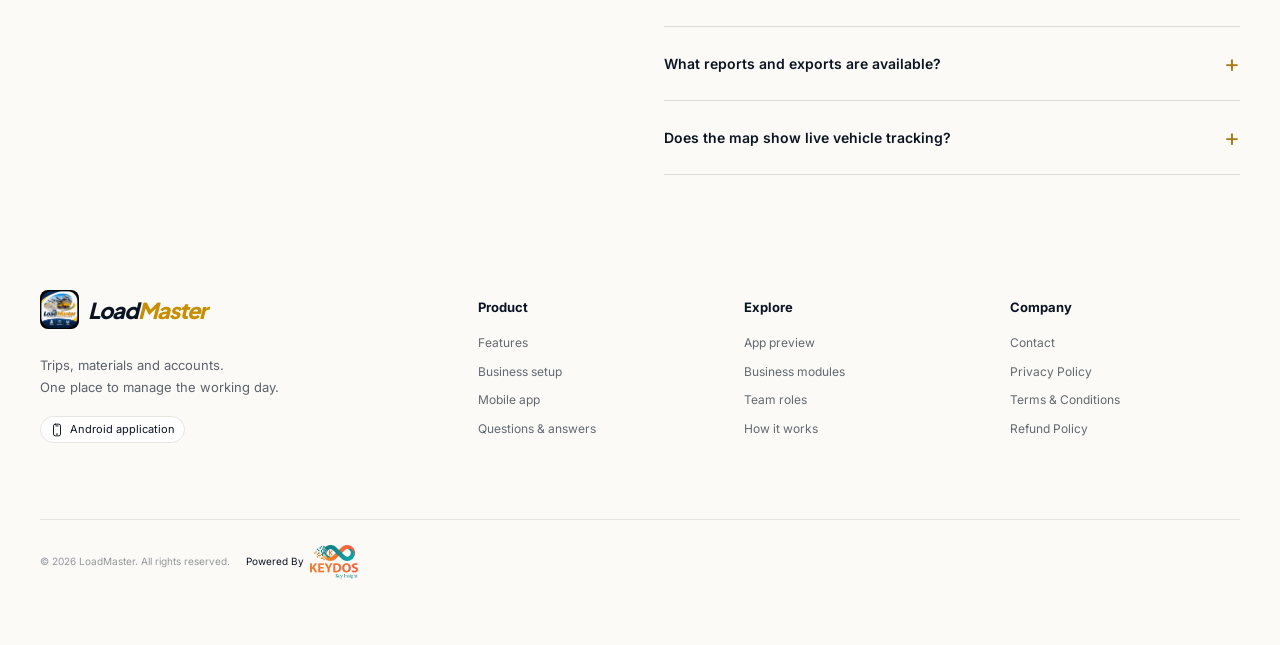
==== commit 425aa9f3: "add" ====
--- a/index.html
+++ b/index.html
@@ -709,11 +709,7 @@
 				</div>
 				<figure class="gallery-visual">
 					<div class="real-phone">
-						<div class="app-preview-header">
-							<img src="assets/loadmaster-logo.webp" alt="" width="35" height="35" loading="lazy">
-							<div><strong>Summit Materials</strong><small>Business Ledger</small></div>
-						</div>
-						<img class="app-preview-screen" src="assets/screen-home.webp"
+						<img class="app-preview-screen" src="assets/mobile-img.png"
 						     alt="LoadMaster home screen with balances, business setup and trip shortcuts" width="490"
 						     height="802" loading="lazy" decoding="async">
 					</div>
@@ -895,10 +891,11 @@
 			<div><h3>Company</h3><a href="Home.html#contact">Contact</a><a href="Privacy.html">Privacy Policy</a><a
 					href="Terms.html">Terms &amp; Conditions</a><a href="Refund.html">Refund Policy</a></div>
 		</div>
-		<div class="footer-bottom"><span>© 2026 LoadMaster. All rights reserved.</span><span>Construction materials management</span>
+		<div class="footer-bottom"><span>© 2026 LoadMaster. All rights reserved.</span>
+			<span class="powered-by">Powered By <img src="assets/kkeydos-logo.webp" width="48" height="34" alt="KEYDOS" loading="lazy"></span>
 		</div>
 	</div>
 </footer>
 <script src="app.js"></script>
 </body>
-</html>+</html>
--- a/styles.css
+++ b/styles.css
@@ -2168,10 +2168,28 @@
     padding: 25px 0 8px;
     border-top: 1px solid var(--line);
     display: flex;
-    justify-content: space-between;
-    gap: 20px;
+    align-items: center;
+    justify-content: flex-start;
+    flex-wrap: wrap;
+    gap: 8px 16px;
     font-size: 10px;
     color: #92969c
+}
+
+.powered-by {
+    display: inline-flex;
+    align-items: center;
+    gap: 6px;
+    color: var(--ink, #20252b);
+    font-size: 10px;
+    white-space: nowrap
+}
+
+.powered-by img {
+    display: block;
+    width: 48px;
+    height: auto;
+    object-fit: contain
 }
 
 /* Legal documents share navigation, typography and reading rhythm. */
@@ -3837,8 +3855,9 @@
     }
 
     .footer-bottom {
-        flex-direction: column;
-        gap: 8px;
+        flex-direction: row;
+        align-items: center;
+        gap: 8px 16px;
         padding-top: 20px;
         font-size: 9px
     }
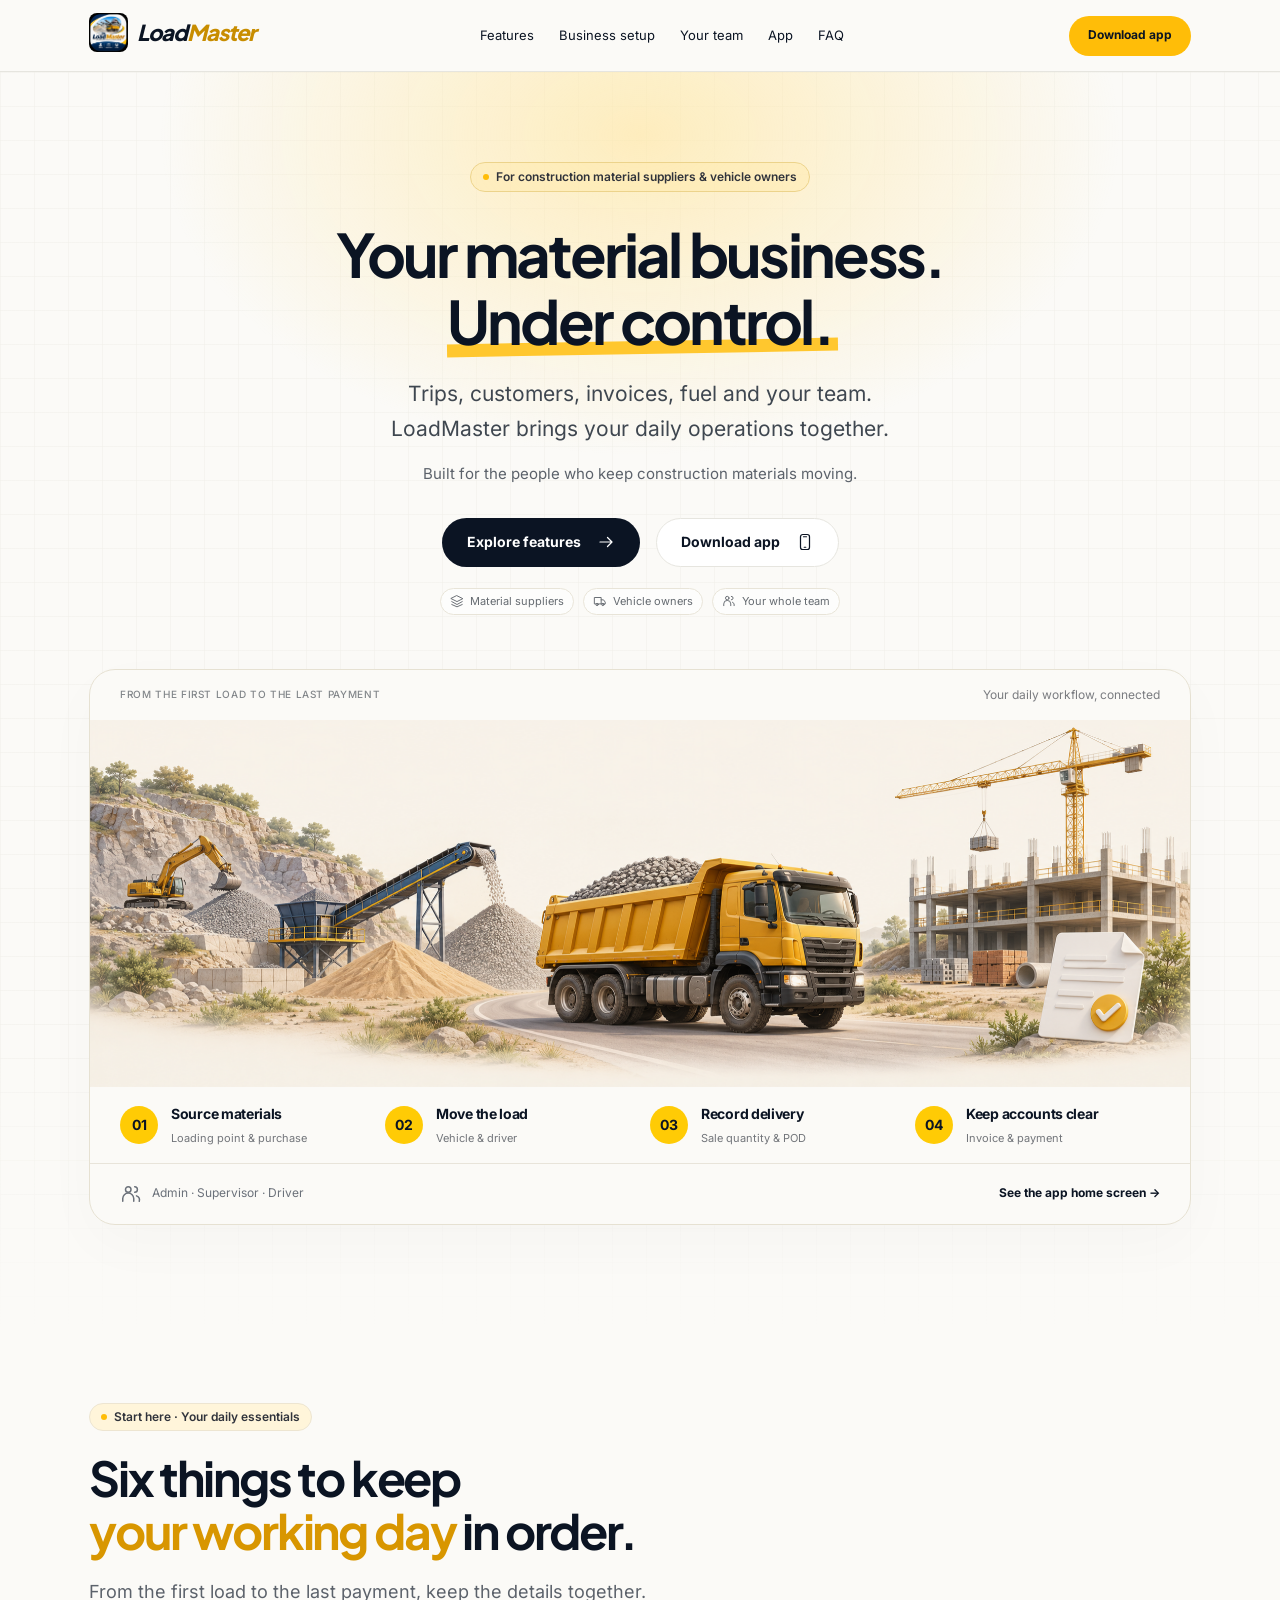
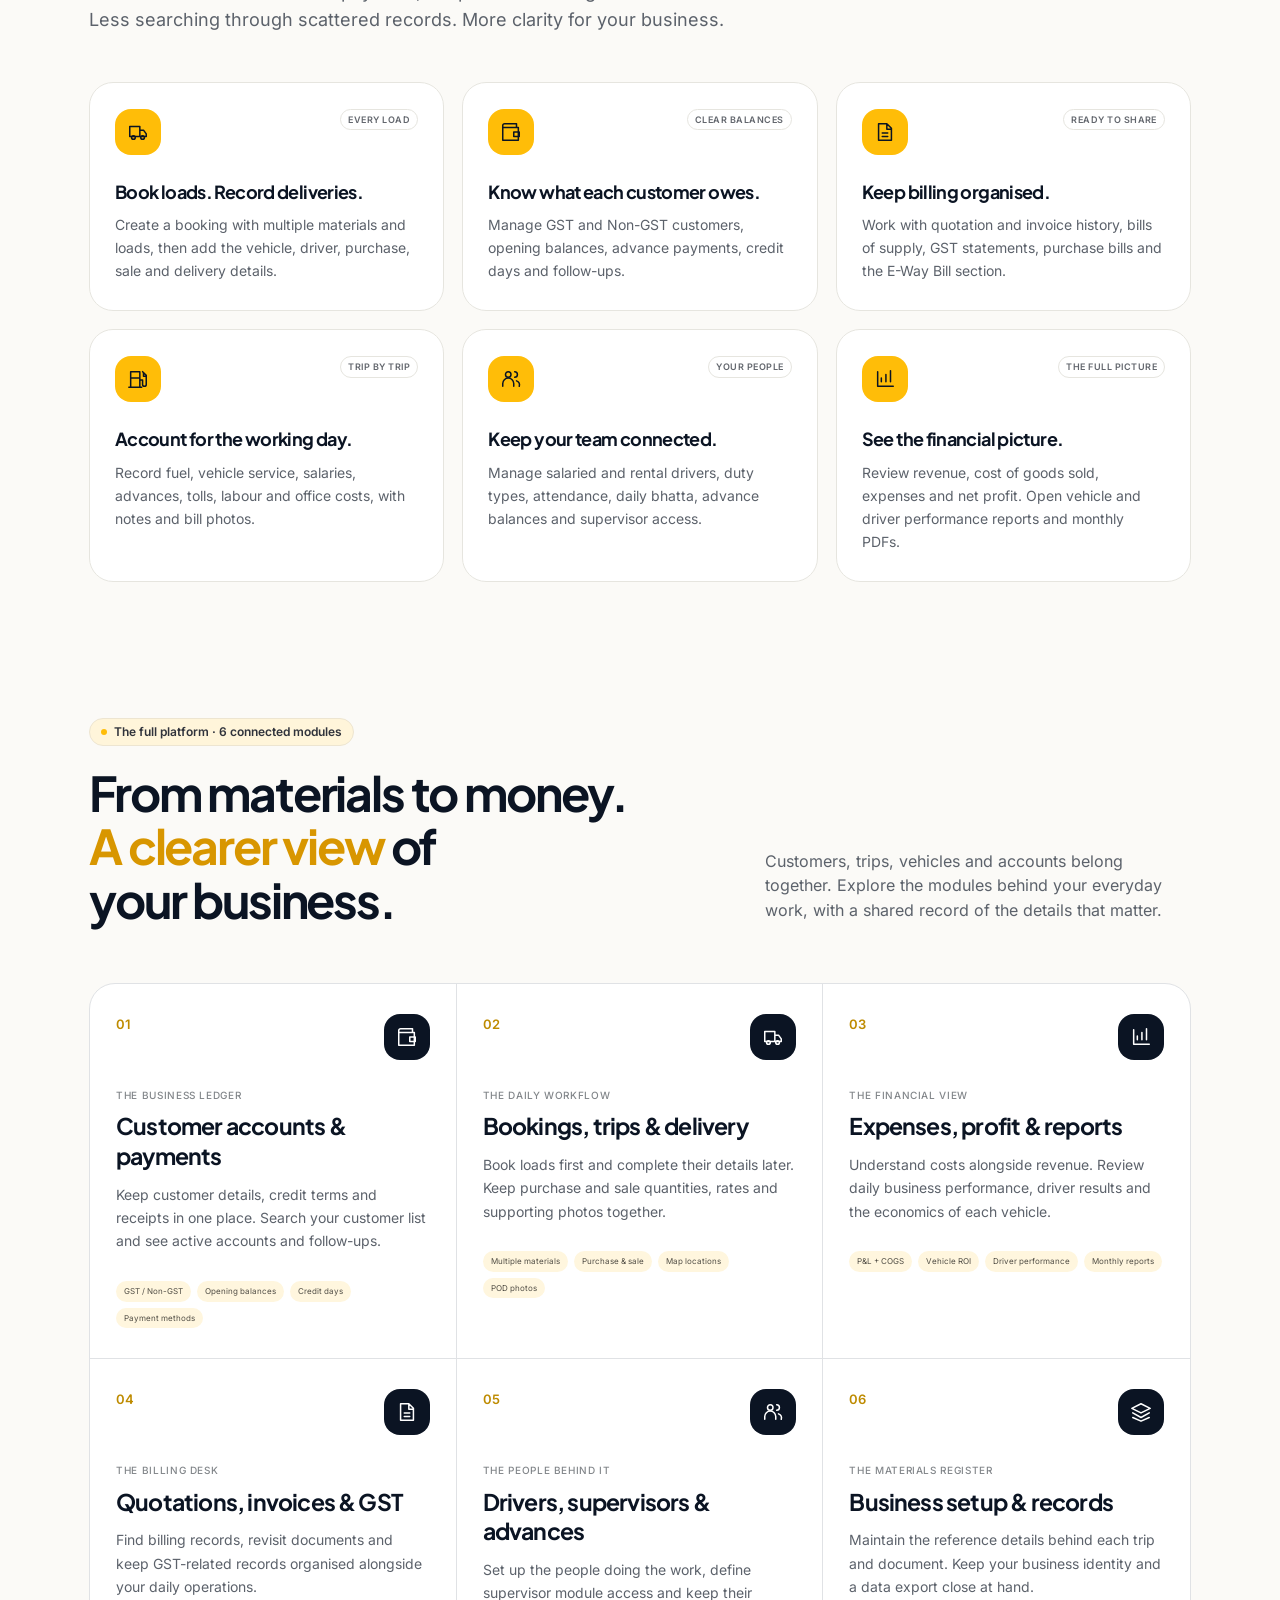
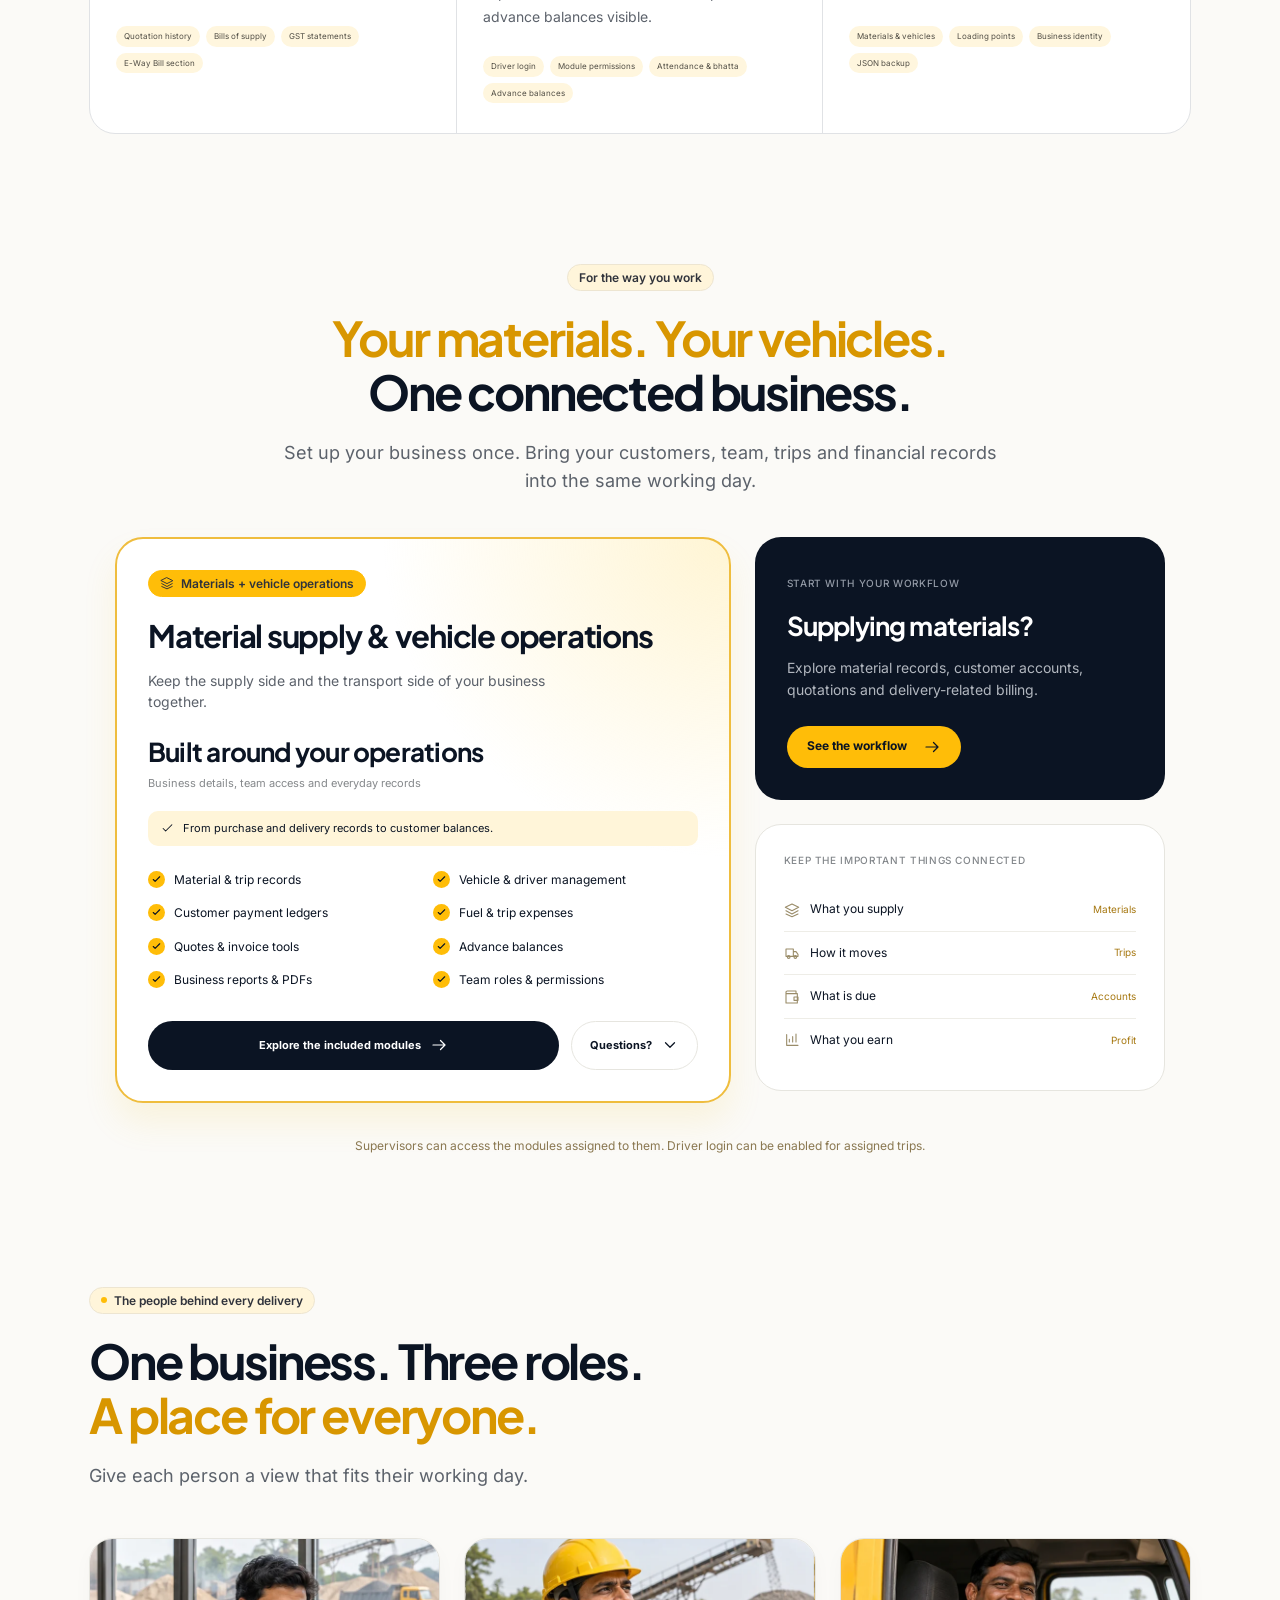
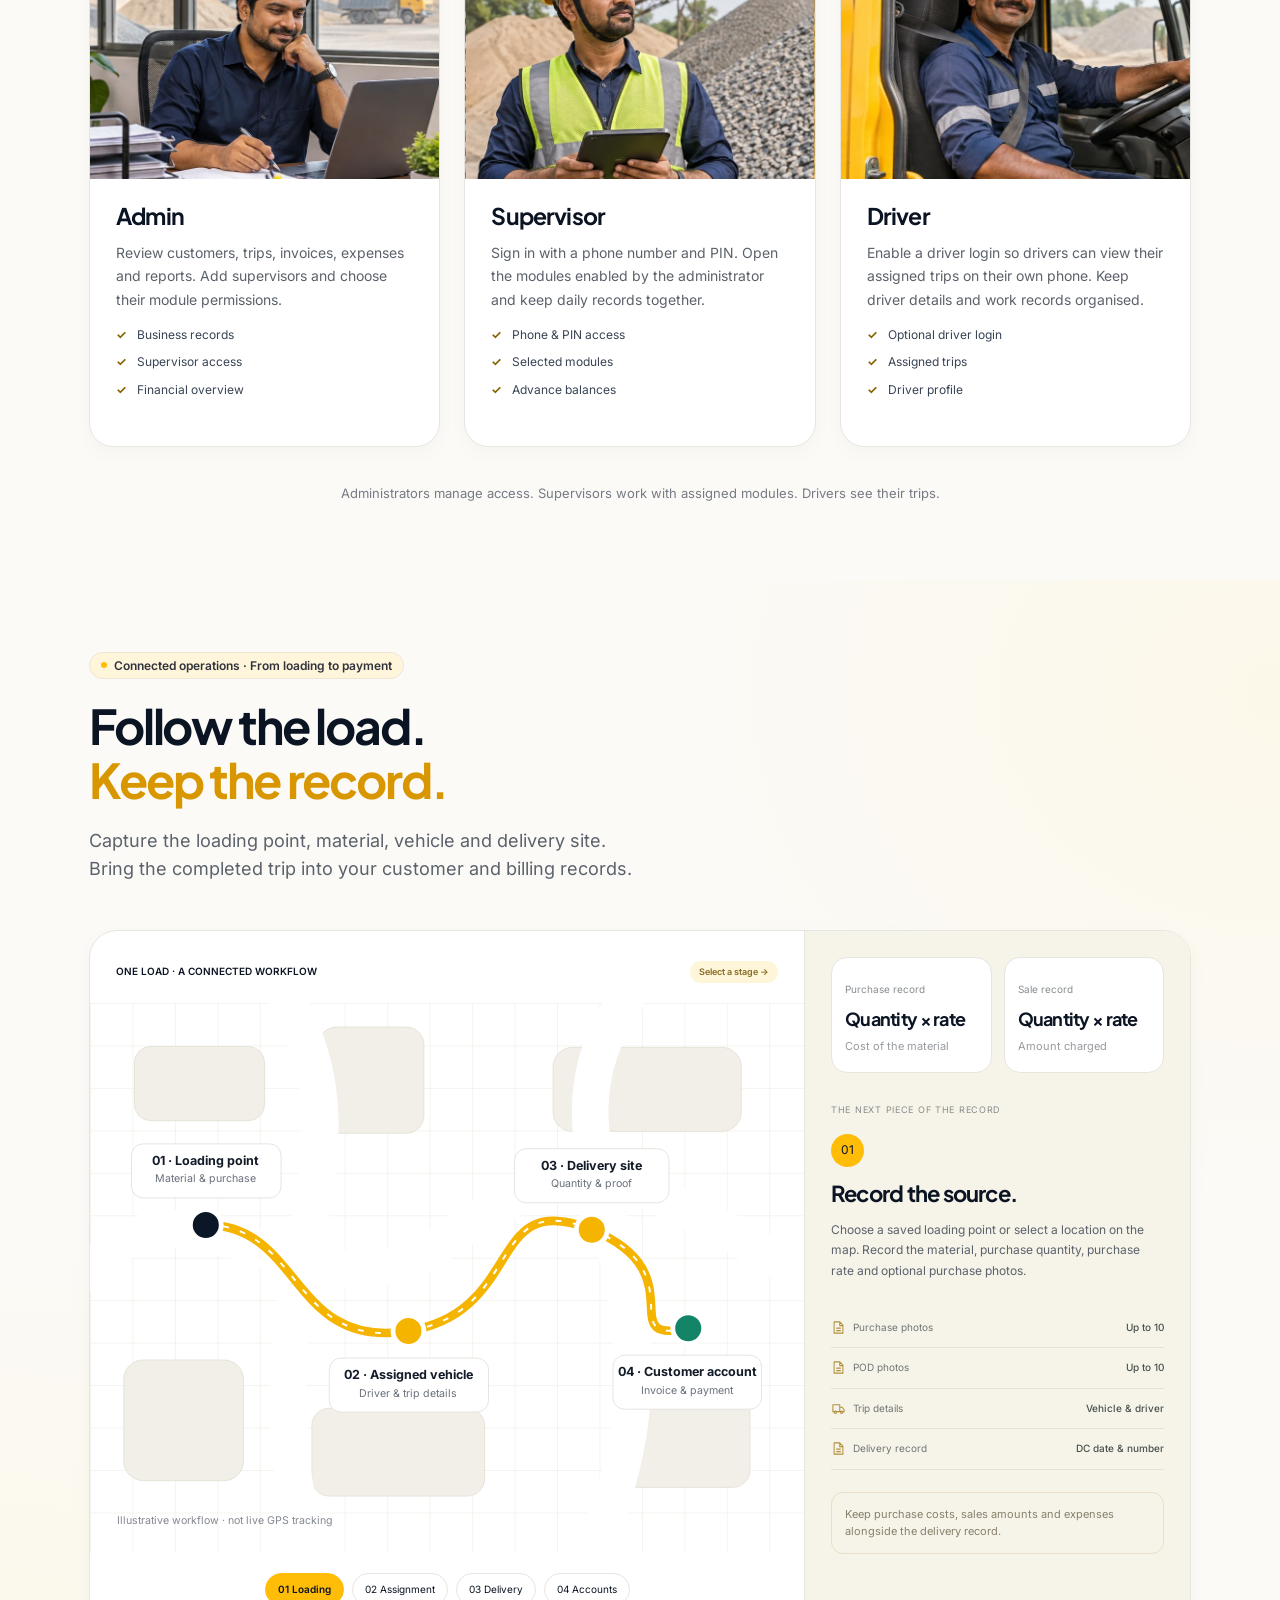
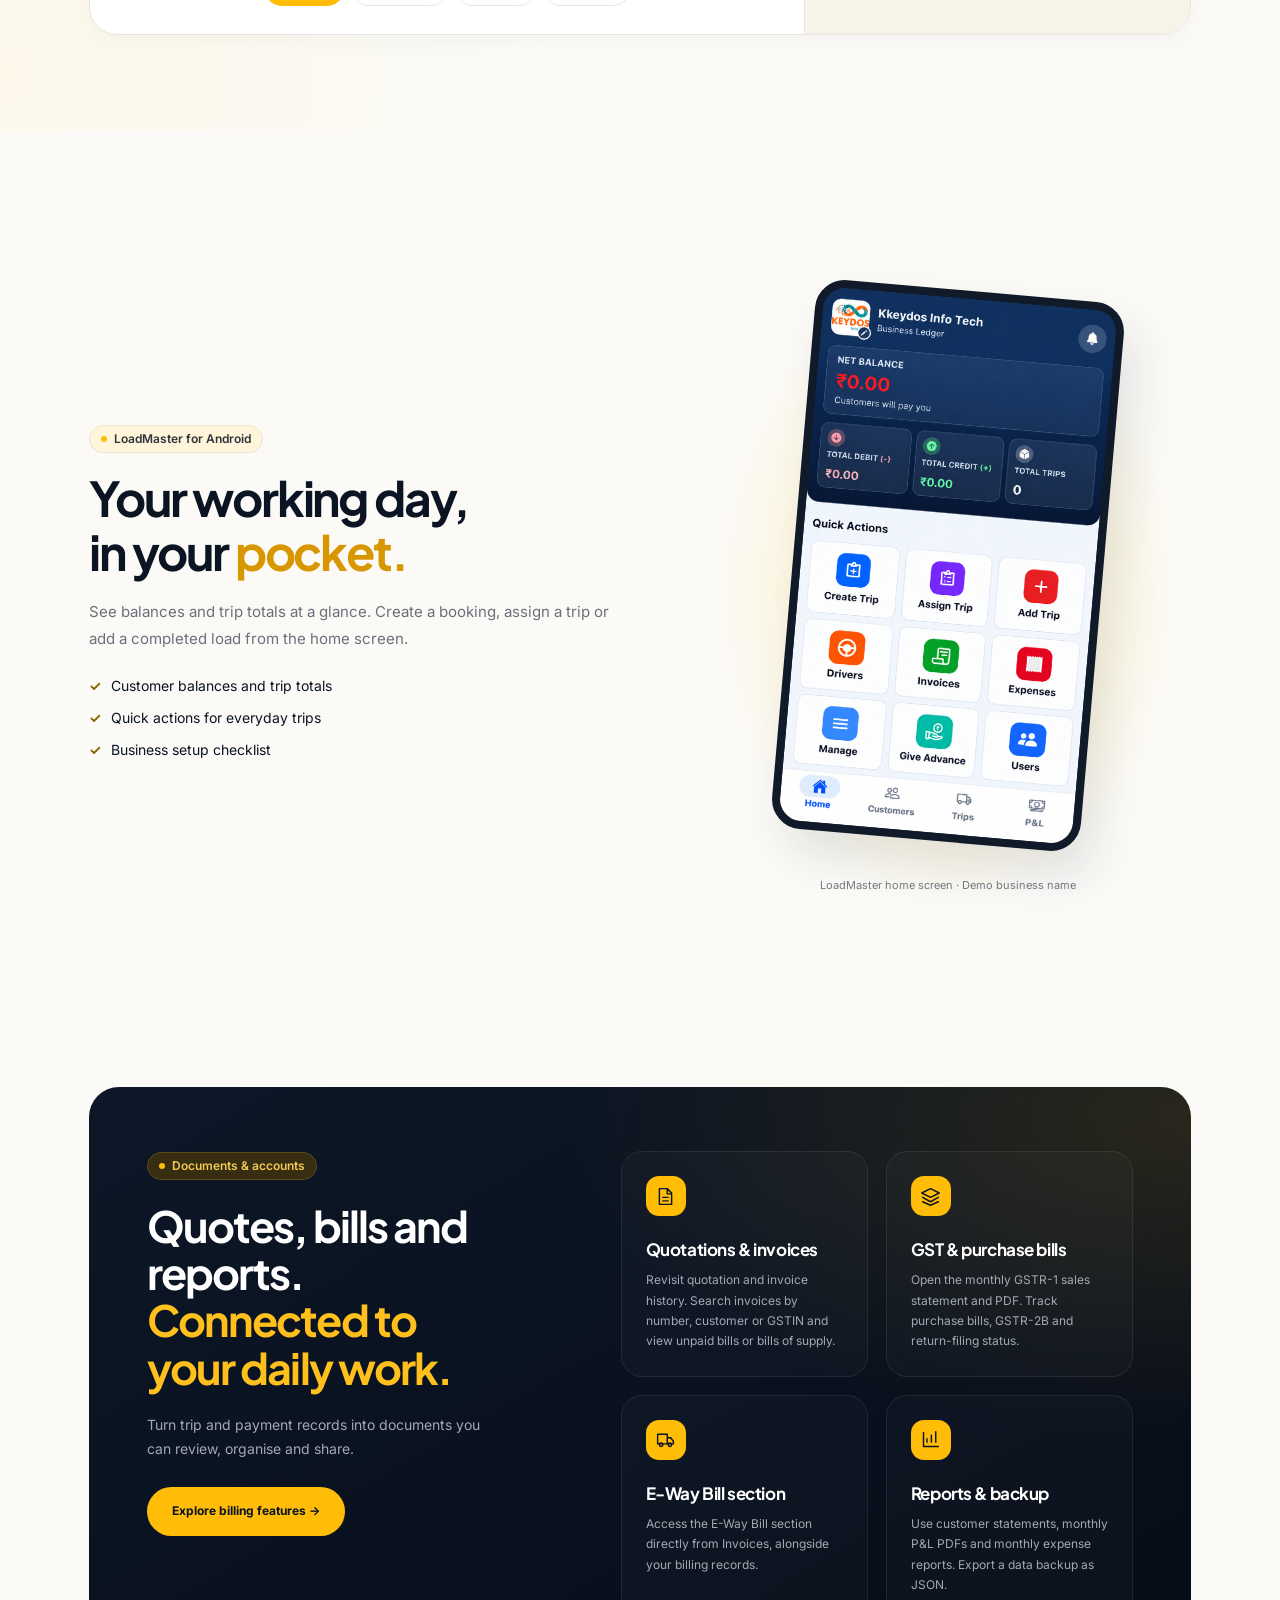
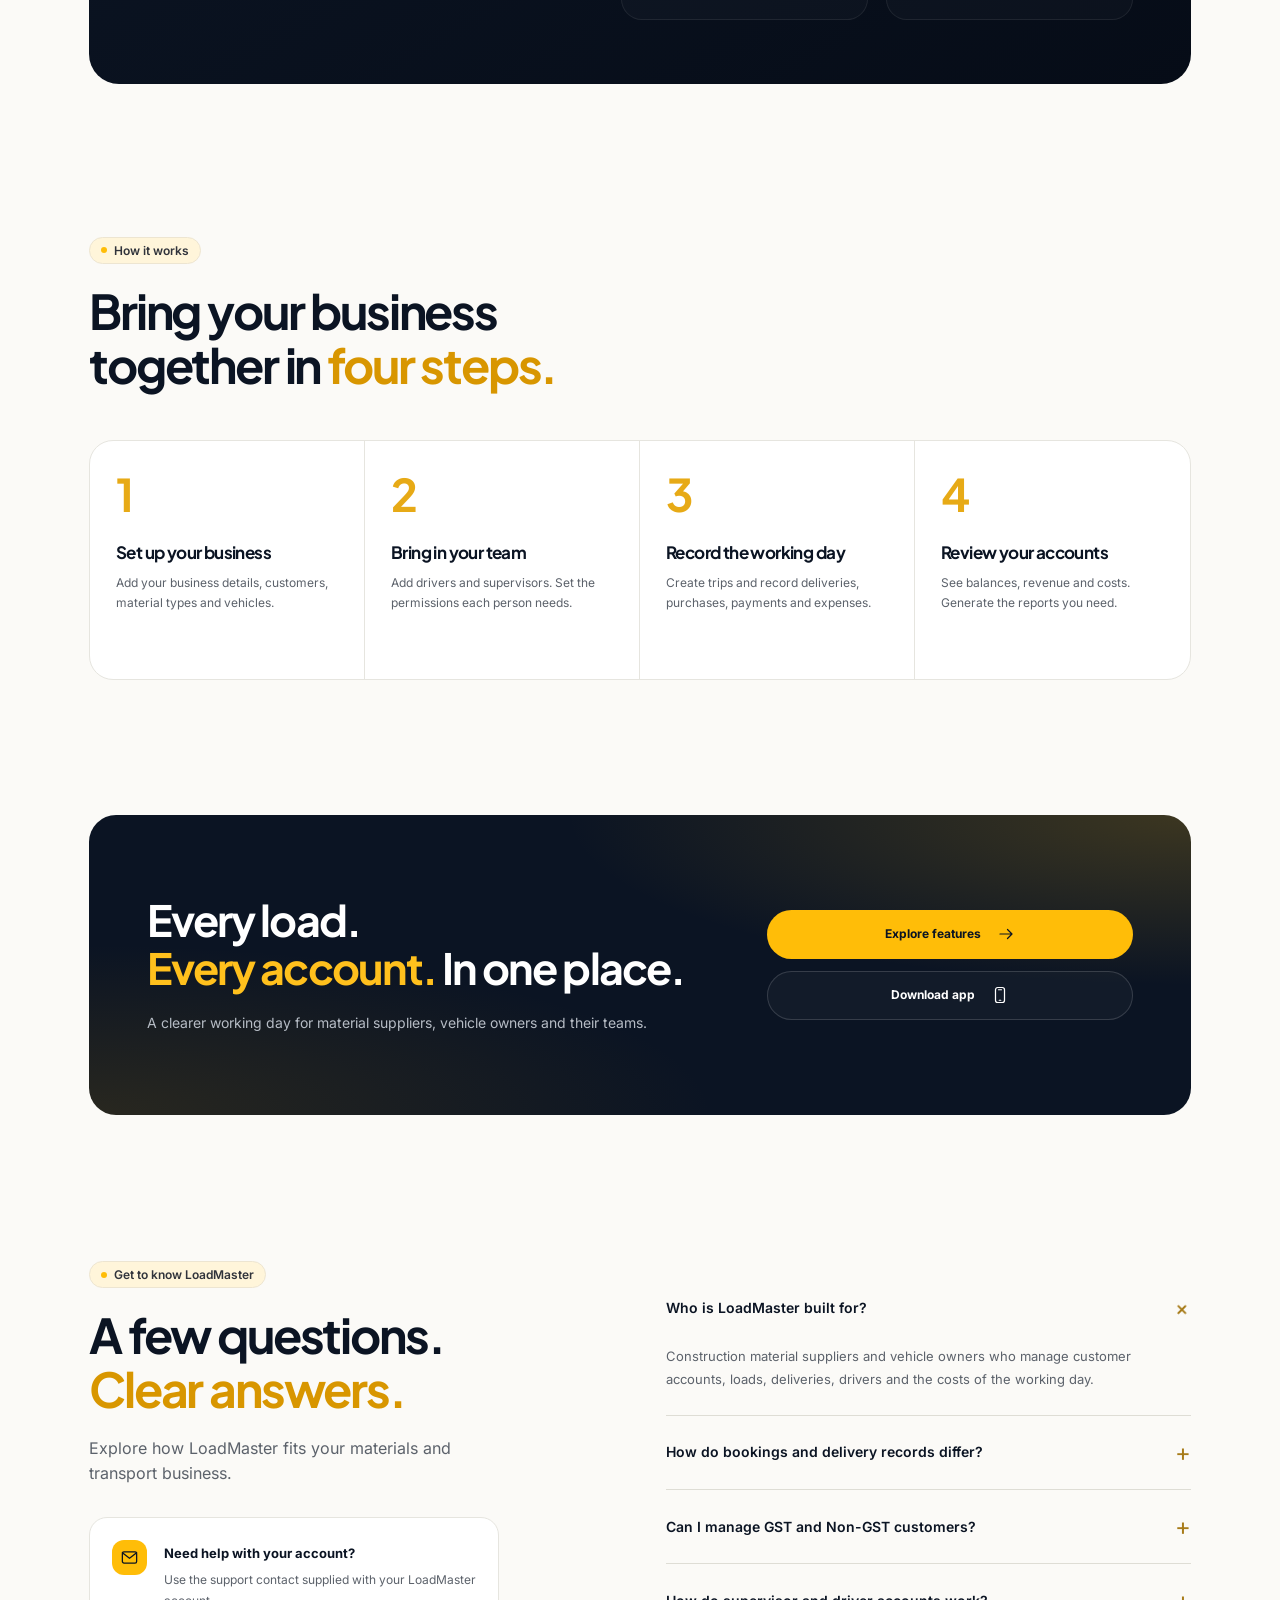
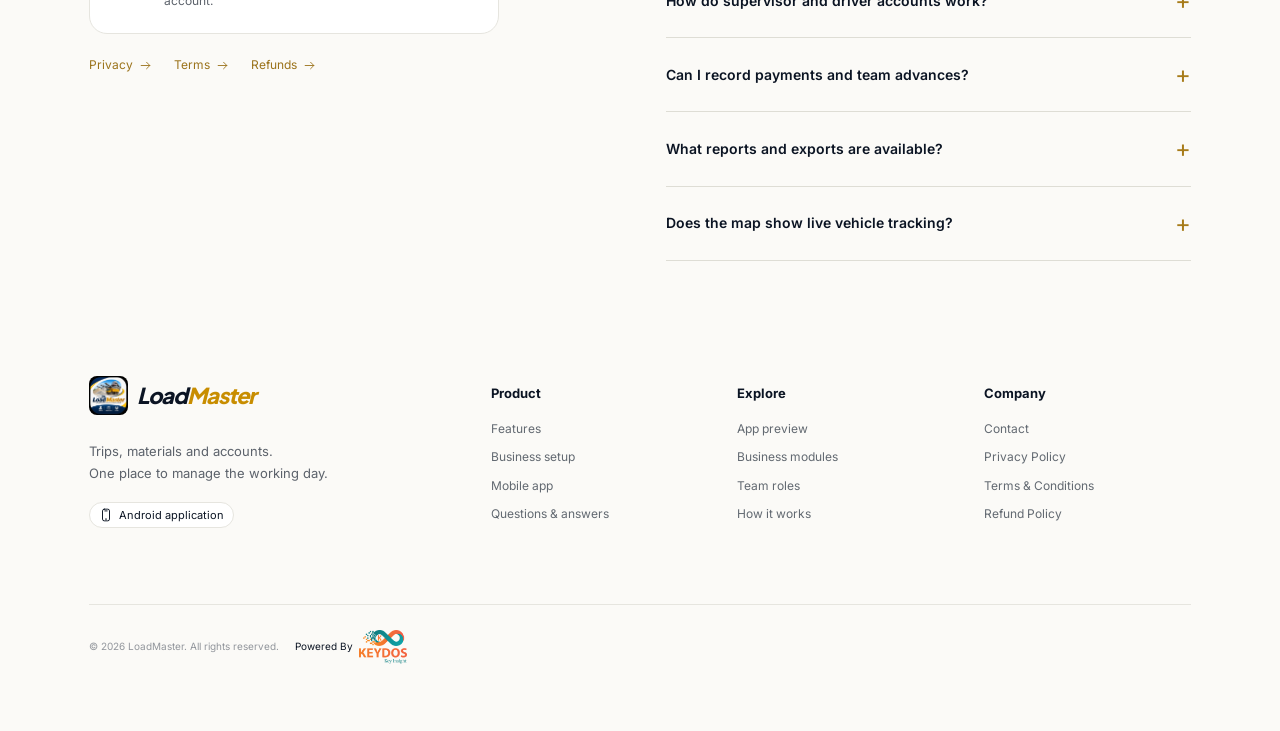
==== commit f8571e28: "add" ====
--- a/index.html
+++ b/index.html
@@ -823,7 +823,7 @@
 					     stroke-linecap="round" stroke-linejoin="round" aria-hidden="true">
 						<path d="M4 12h16m-6-6 6 6-6 6"></path>
 					</svg>
-				</a><a href="Terms.html">Terms
+				</a><a href="terms.html">Terms
 					<svg class="icon " viewbox="0 0 24 24" fill="none" stroke="currentColor" stroke-width="1.65"
 					     stroke-linecap="round" stroke-linejoin="round" aria-hidden="true">
 						<path d="M4 12h16m-6-6 6 6-6 6"></path>
@@ -889,7 +889,7 @@
 				modules</a><a href="Home.html#team">Team roles</a><a href="Home.html#how-it-works">How it works</a>
 			</div>
 			<div><h3>Company</h3><a href="Home.html#contact">Contact</a><a href="Privacy.html">Privacy Policy</a><a
-					href="Terms.html">Terms &amp; Conditions</a><a href="Refund.html">Refund Policy</a></div>
+					href="terms.html">Terms &amp; Conditions</a><a href="Refund.html">Refund Policy</a></div>
 		</div>
 		<div class="footer-bottom"><span>© 2026 LoadMaster. All rights reserved.</span>
 			<span class="powered-by">Powered By <img src="assets/kkeydos-logo.webp" width="48" height="34" alt="KEYDOS" loading="lazy"></span>
--- a/assets/fonts.css
+++ b/assets/fonts.css
@@ -3,47 +3,47 @@
   font-style: normal;
   font-weight: 400;
   font-display: swap;
-  src: url(font-0.ttf) format('truetype');
+  src: url(fots/Inter/Inter-Regular.ttf) format('truetype');
 }
 @font-face {
   font-family: 'Inter';
   font-style: normal;
   font-weight: 500;
   font-display: swap;
-  src: url(font-1.ttf) format('truetype');
+  src: url(fots/Inter/Inter-Medium.ttf) format('truetype');
 }
 @font-face {
   font-family: 'Inter';
   font-style: normal;
   font-weight: 600;
   font-display: swap;
-  src: url(font-2.ttf) format('truetype');
+  src: url(fots/Inter/Inter-SemiBold.ttf) format('truetype');
 }
 @font-face {
   font-family: 'Inter';
   font-style: normal;
   font-weight: 700;
   font-display: swap;
-  src: url(font-3.ttf) format('truetype');
+  src: url(fots/Inter/Inter-Bold.ttf) format('truetype');
 }
 @font-face {
   font-family: 'Plus Jakarta Sans';
   font-style: normal;
   font-weight: 600;
   font-display: swap;
-  src: url(font-4.ttf) format('truetype');
+  src: url(fots/PlusJakartaSans/PlusJakartaSans-SemiBold.ttf) format('truetype');
 }
 @font-face {
   font-family: 'Plus Jakarta Sans';
   font-style: normal;
   font-weight: 700;
   font-display: swap;
-  src: url(font-5.ttf) format('truetype');
+  src: url(fots/PlusJakartaSans/PlusJakartaSans-Bold.ttf) format('truetype');
 }
 @font-face {
   font-family: 'Plus Jakarta Sans';
   font-style: normal;
   font-weight: 800;
   font-display: swap;
-  src: url(font-6.ttf) format('truetype');
+  src: url(fots/PlusJakartaSans/PlusJakartaSans-ExtraBold.ttf) format('truetype');
 }
--- a/styles.css
+++ b/styles.css
@@ -104,8 +104,8 @@
 }
 
 .container {
-    width: min(1232px, calc(100% - 80px));
-    margin: auto
+    width: min(1102px, calc(100% - 32px));
+    margin: 0 auto
 }
 
 .section {
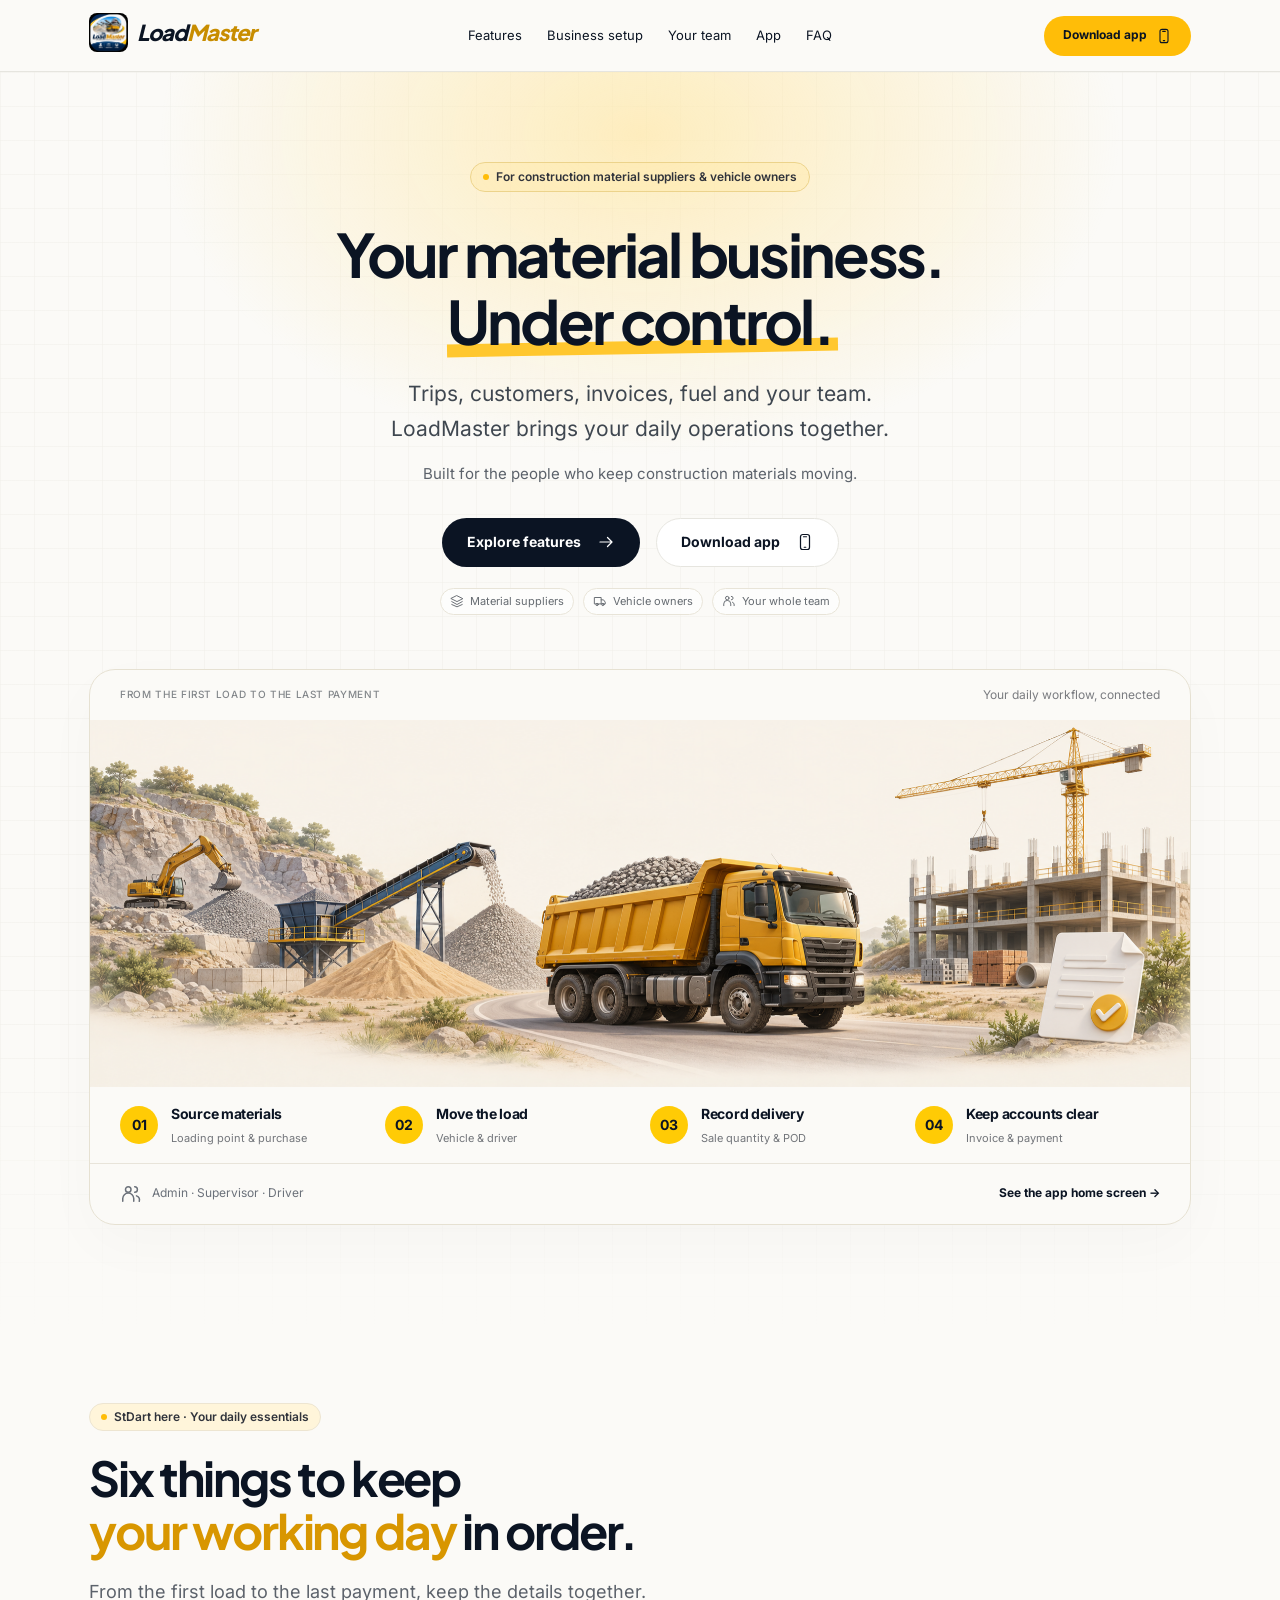
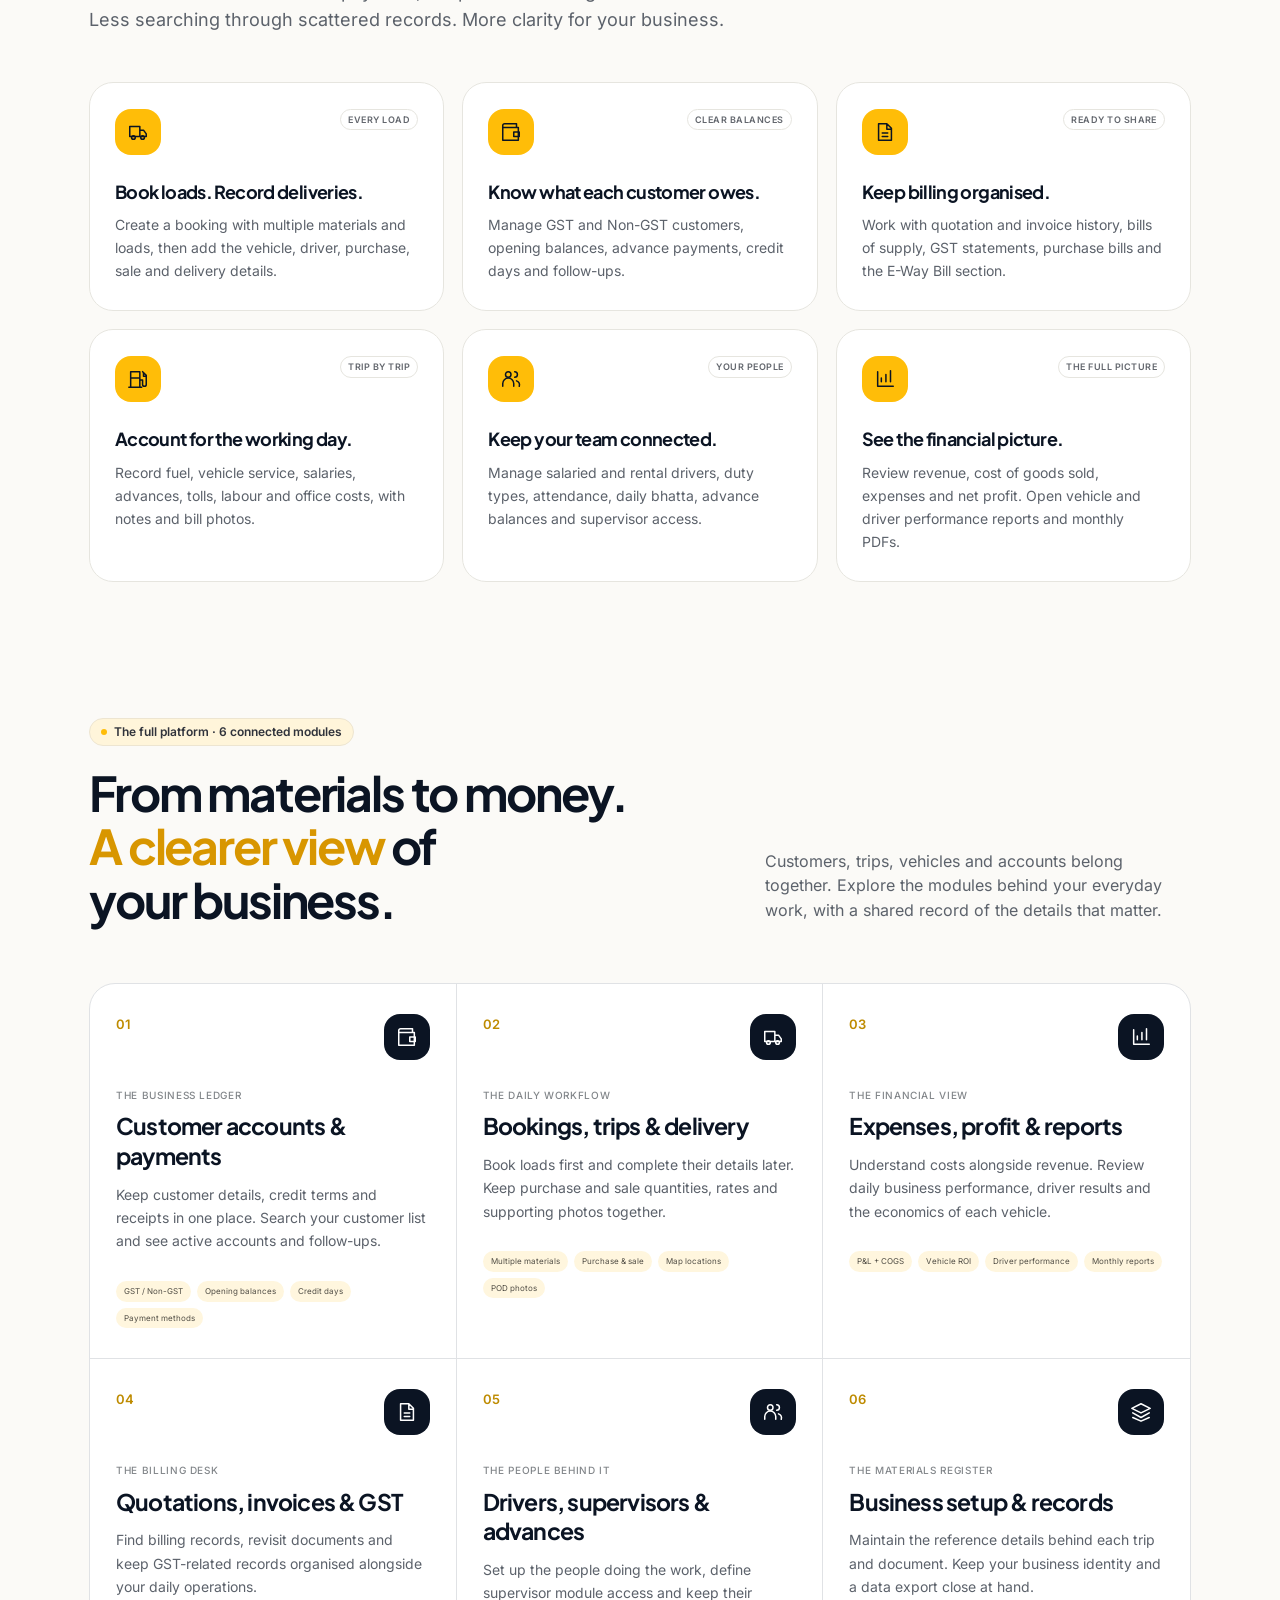
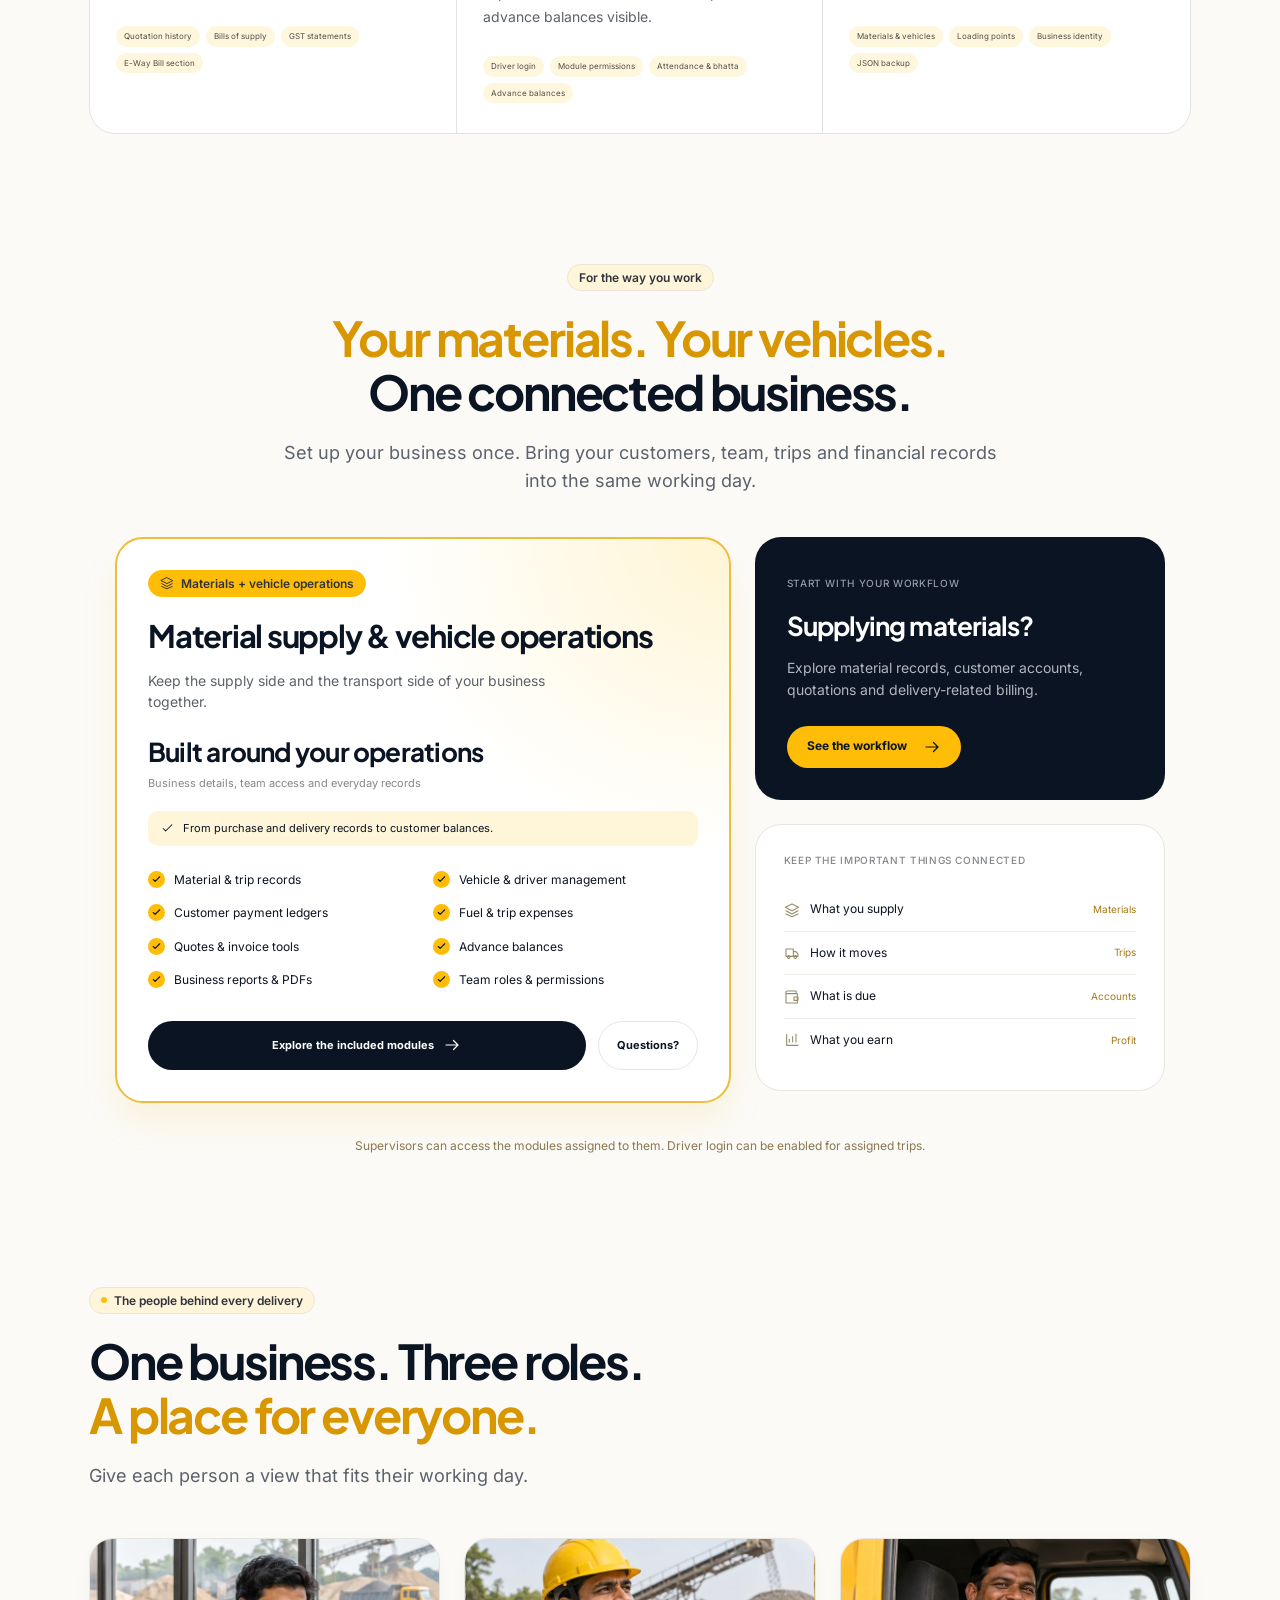
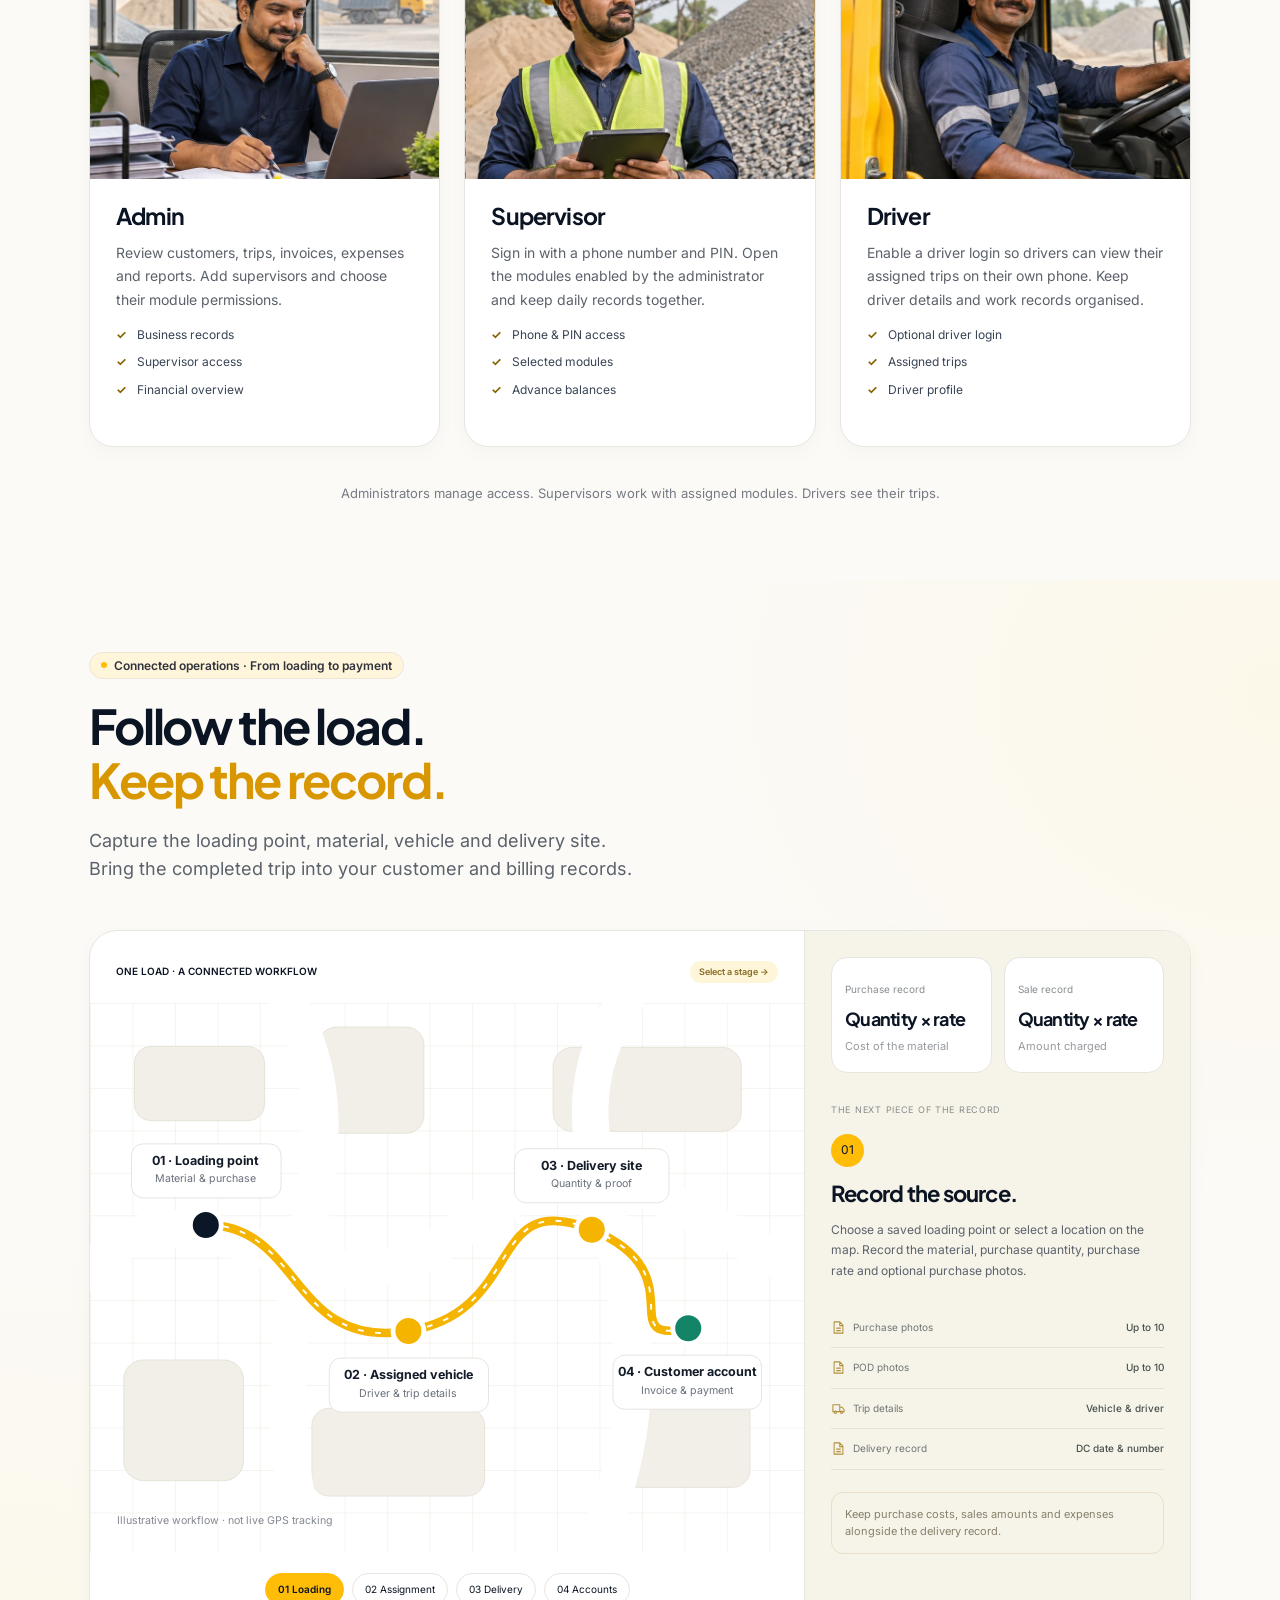
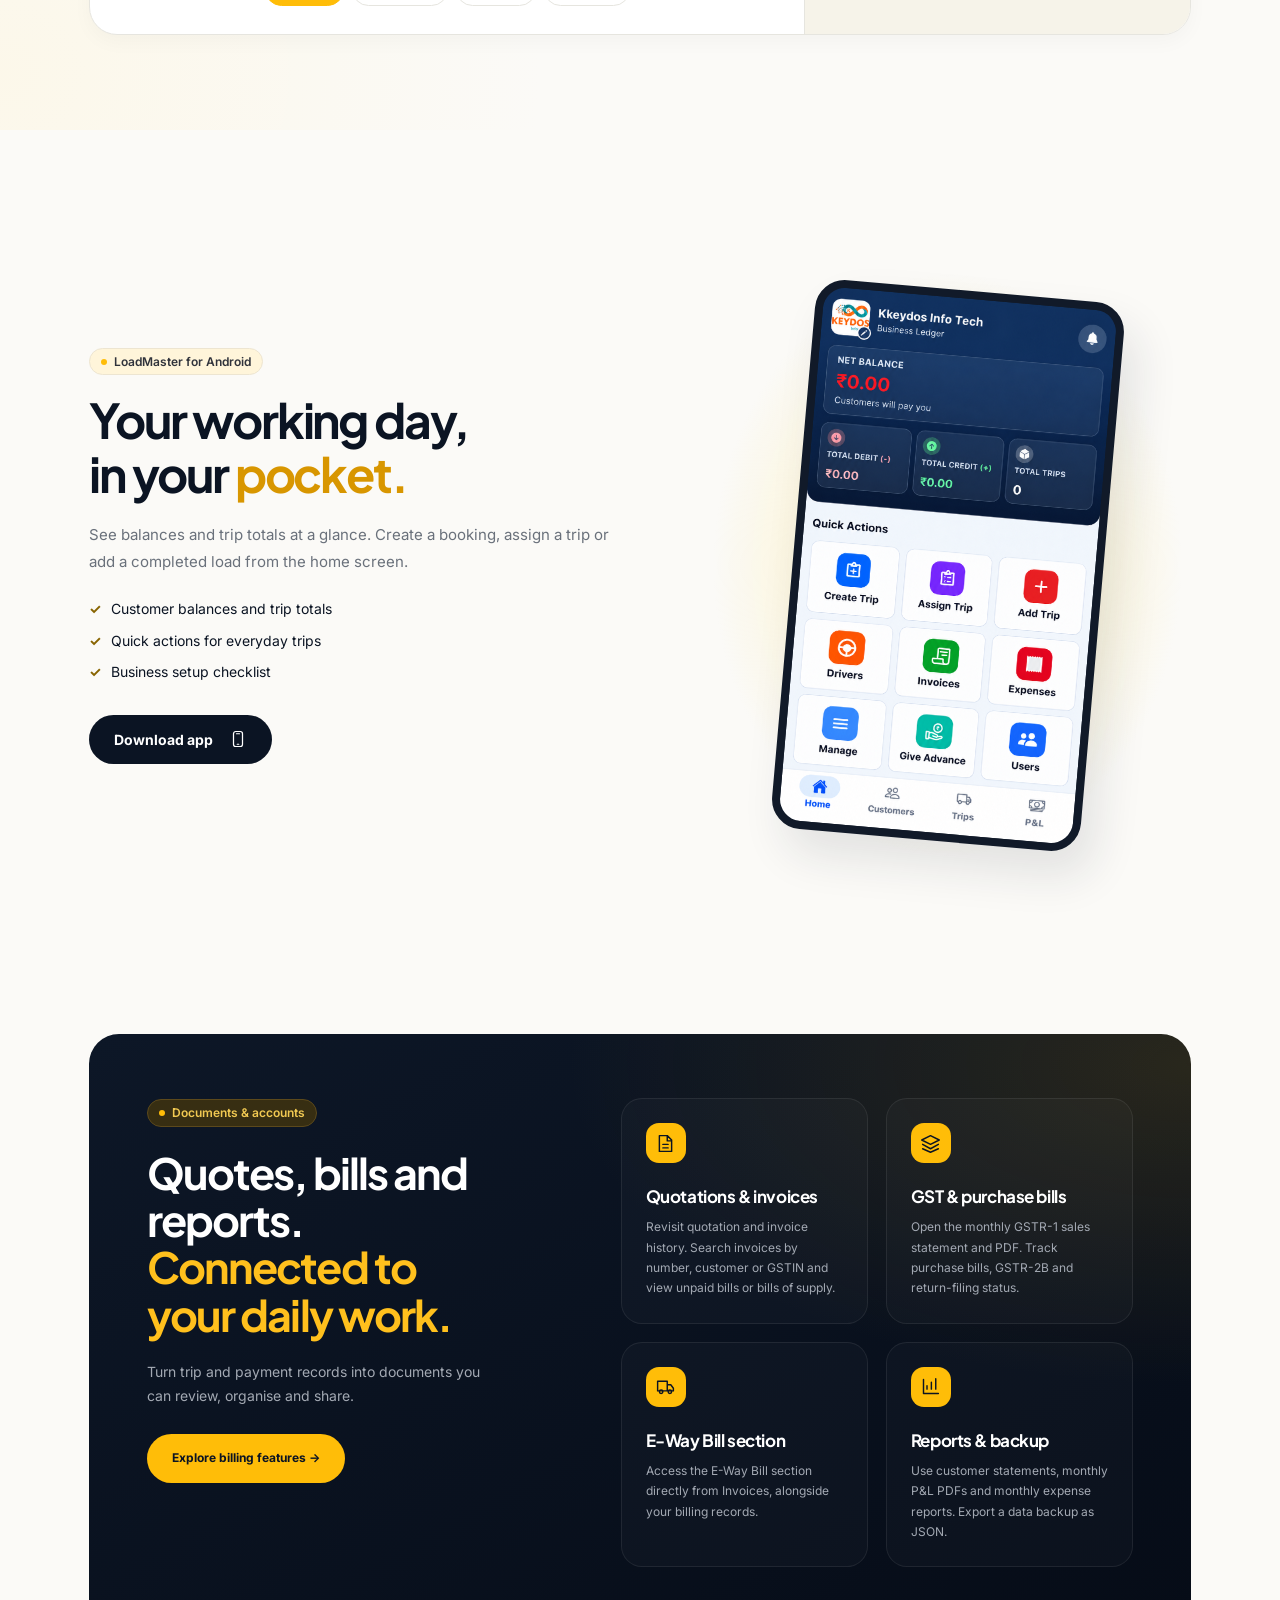
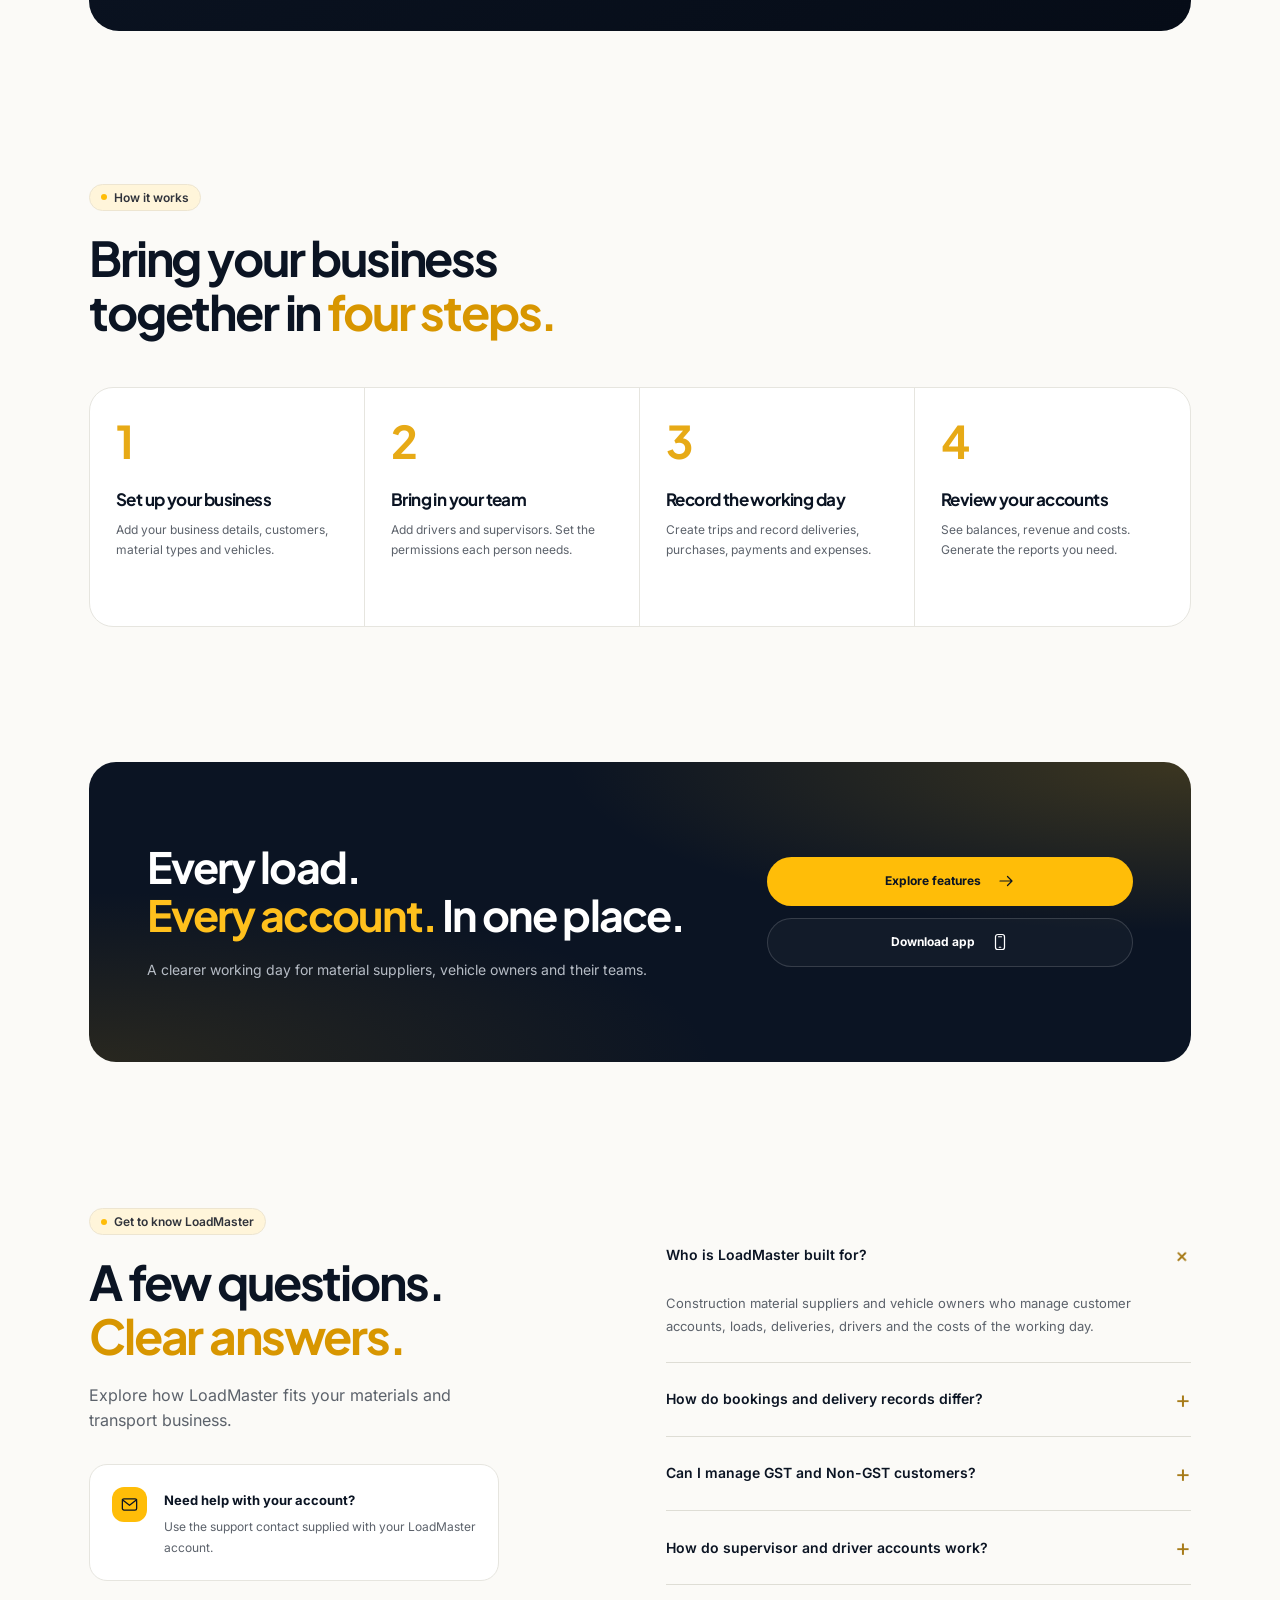
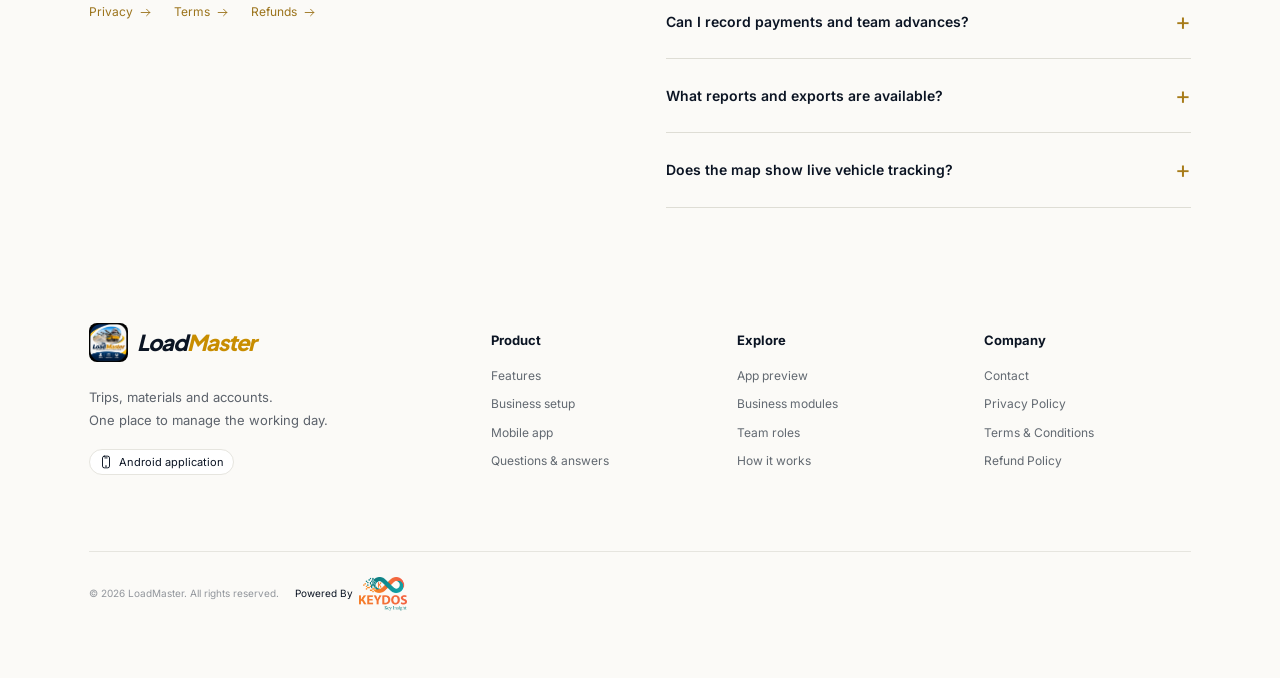
==== commit 8b111feb: "change something" ====
--- a/index.html
+++ b/index.html
@@ -25,7 +25,8 @@
 		<a class="button yellow" href="#">Download app
 			<svg class="icon " viewbox="0 0 24 24" fill="none" stroke="currentColor" stroke-width="1.65"
 			     stroke-linecap="round" stroke-linejoin="round" aria-hidden="true">
-				<path d="m6 9 6 6 6-6"></path>
+				<rect x="6" y="2" width="12" height="20" rx="3"></rect>
+				<path d="M10 5h4M11 19h2"></path>
 			</svg>
 		</a>
 		<button class="menu-button" aria-label="Open navigation" aria-controls="navigation" aria-expanded="false">
@@ -103,7 +104,7 @@
 	</section>
 	<section id="features" class="features section">
 		<div class="container">
-			<div class="section-intro"><span class="eyebrow"><i></i>Start here · Your daily essentials</span>
+			<div class="section-intro"><span class="eyebrow"><i></i>StDart here · Your daily essentials</span>
 				<h2>Six things to keep<br> <em>your working day</em> in order.</h2>
 				<p>From the first load to the last payment, keep the details together.<br class="desktop"> Less
 					searching through scattered records. More clarity for your business.</p></div>
@@ -480,10 +481,7 @@
 							<path d="M4 12h16m-6-6 6 6-6 6"></path>
 						</svg>
 					</a><a class="button white" href="#faq">Questions?
-						<svg class="icon " viewbox="0 0 24 24" fill="none" stroke="currentColor" stroke-width="1.65"
-						     stroke-linecap="round" stroke-linejoin="round" aria-hidden="true">
-							<path d="m6 9 6 6 6-6"></path>
-						</svg>
+
 					</a></div>
 				</article>
 				<div class="plan-aside">
@@ -706,6 +704,14 @@
 						<li>Quick actions for everyday trips</li>
 						<li>Business setup checklist</li>
 					</ul>
+					<div class="hero-actions">
+						<a class="button dark" href="downloads/LoadMaster.apk" download="LoadMaster.apk">Download app
+							<svg class="icon" viewBox="0 0 24 24" fill="none" stroke="currentColor" stroke-width="1.65" stroke-linecap="round" stroke-linejoin="round" aria-hidden="true">
+								<rect x="6" y="2" width="12" height="20" rx="3"></rect>
+								<path d="M10 5h4M11 19h2"></path>
+							</svg>
+						</a>
+					</div>
 				</div>
 				<figure class="gallery-visual">
 					<div class="real-phone">
@@ -713,7 +719,6 @@
 						     alt="LoadMaster home screen with balances, business setup and trip shortcuts" width="490"
 						     height="802" loading="lazy" decoding="async">
 					</div>
-					<figcaption class="gallery-caption">LoadMaster home screen · Demo business name</figcaption>
 				</figure>
 			</div>
 		</div>
--- a/styles.css
+++ b/styles.css
@@ -388,7 +388,10 @@
 }
 
 .nav .button .icon {
-    display: none
+    display: block;
+    flex-shrink: 0;
+    width: 16px;
+    height: 16px
 }
 
 .menu-button {
@@ -4264,12 +4267,9 @@
     margin-bottom: 35px
 }
 
-.gallery-copy .download-actions {
+.gallery-copy .hero-actions {
+    justify-content: flex-start;
     flex-wrap: wrap
-}
-
-.gallery-copy .button {
-    font-size: 12px
 }
 
 .story-art {
@@ -4495,8 +4495,36 @@
 
 .legal-nav {
     max-height: calc(100vh - 125px);
+    padding: 20px 12px 20px 20px
+}
+
+.legal-nav-scroll {
+    max-height: calc(100vh - 167px);
+    padding-right: 12px;
     overflow-y: auto;
-    overscroll-behavior: contain
+    overscroll-behavior: contain;
+    scrollbar-width: thin;
+    scrollbar-color: #d6bd7d #fbfaf7;
+    scrollbar-gutter: stable
+}
+
+.legal-nav-scroll::-webkit-scrollbar {
+    width: 6px
+}
+
+.legal-nav-scroll::-webkit-scrollbar-track {
+    background: var(--paper);
+    border-radius: 999px;
+    margin-block: 4px
+}
+
+.legal-nav-scroll::-webkit-scrollbar-thumb {
+    background: #d6bd7d;
+    border-radius: 999px
+}
+
+.legal-nav-scroll::-webkit-scrollbar-thumb:hover {
+    background: var(--gold)
 }
 
 .legal-nav a {
@@ -4515,6 +4543,13 @@
     }
 
     .legal-nav {
+        max-height: none;
+        padding: 19px;
+        overflow: visible
+    }
+
+    .legal-nav-scroll {
+        display: contents;
         max-height: none;
         overflow: visible
     }
